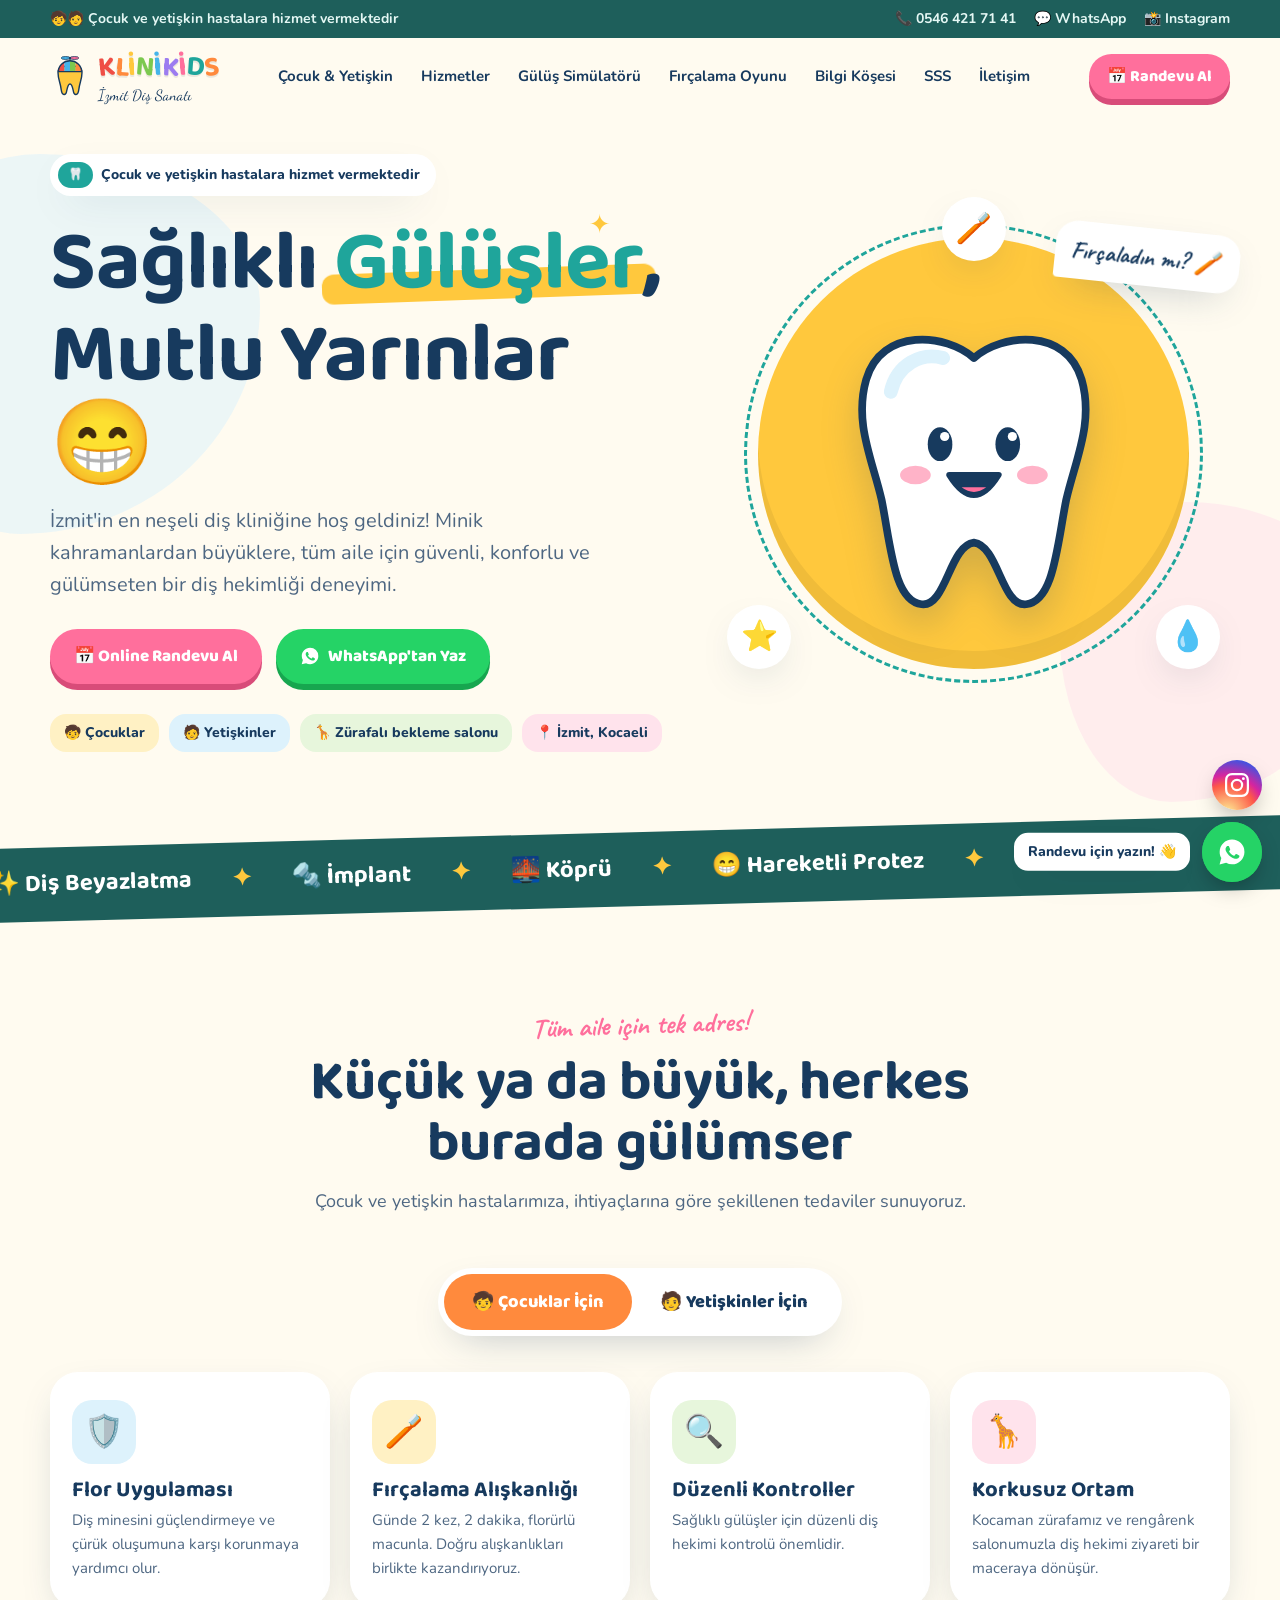
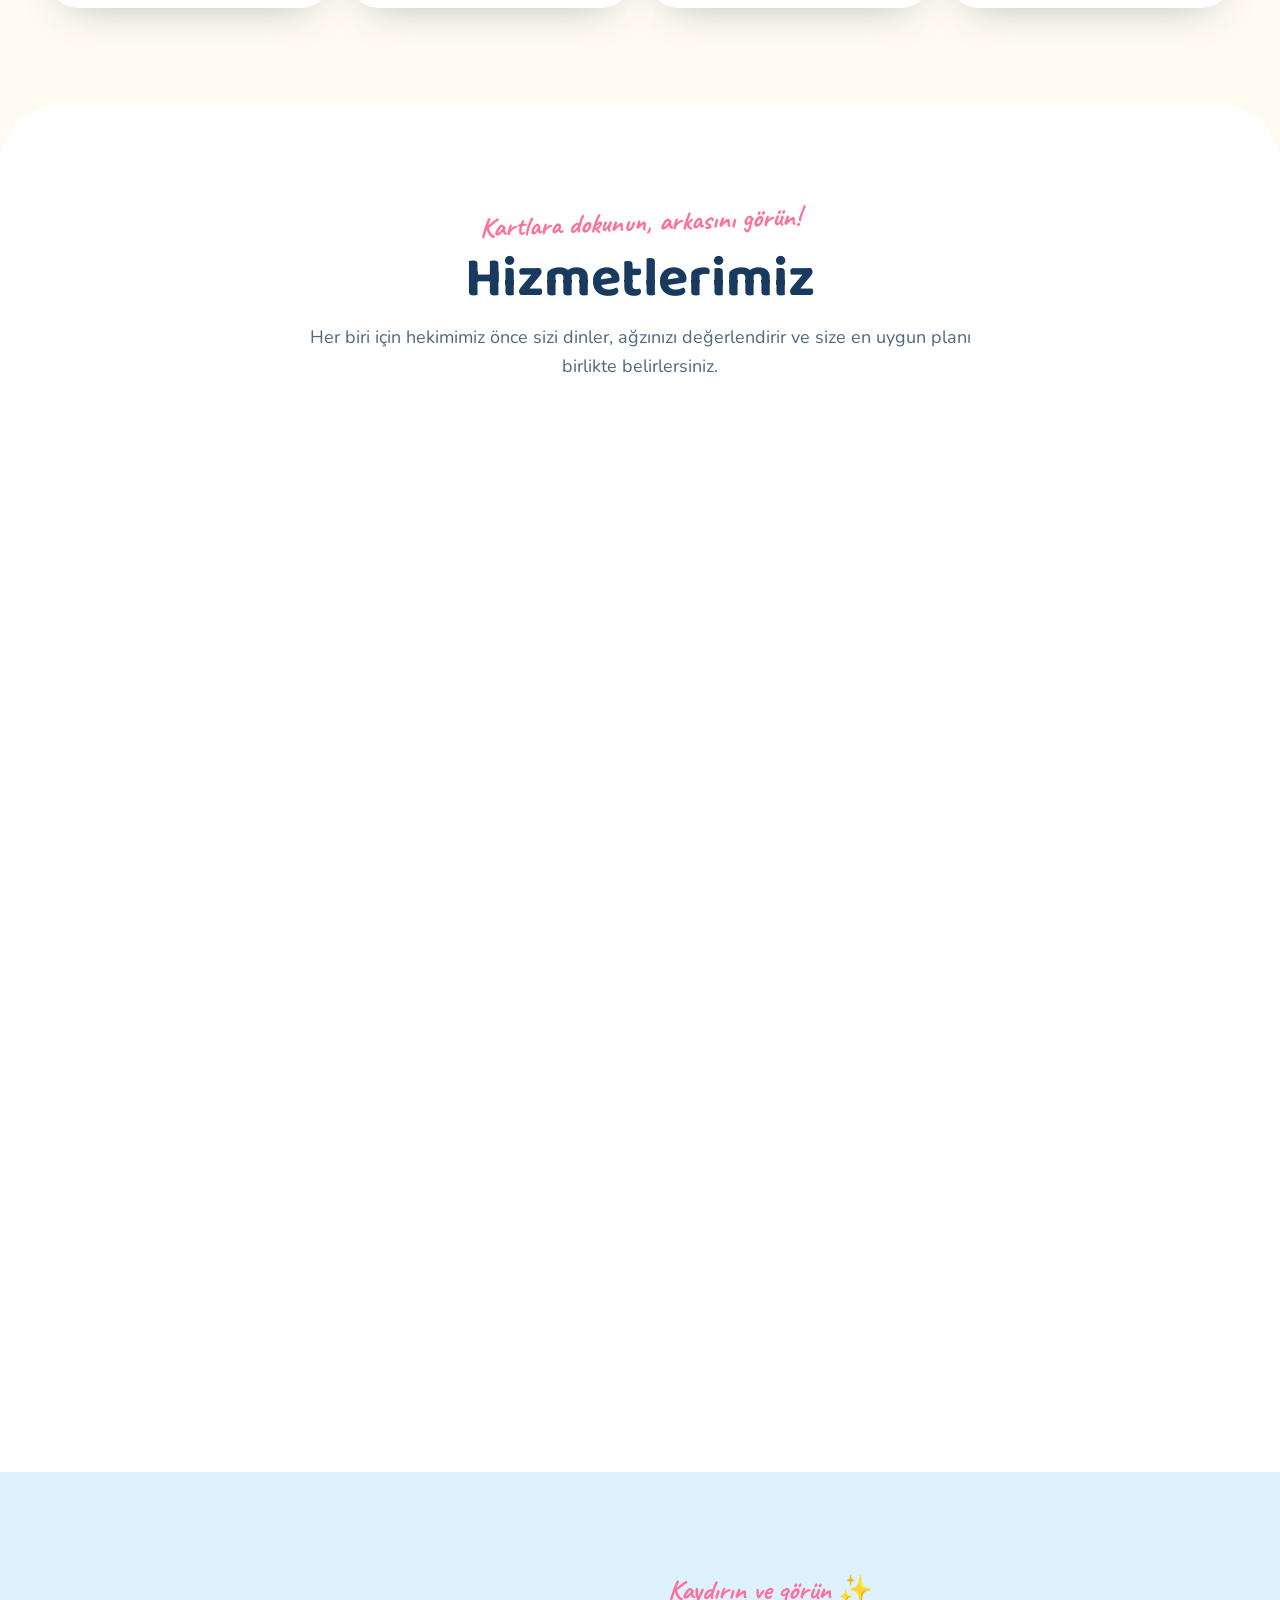
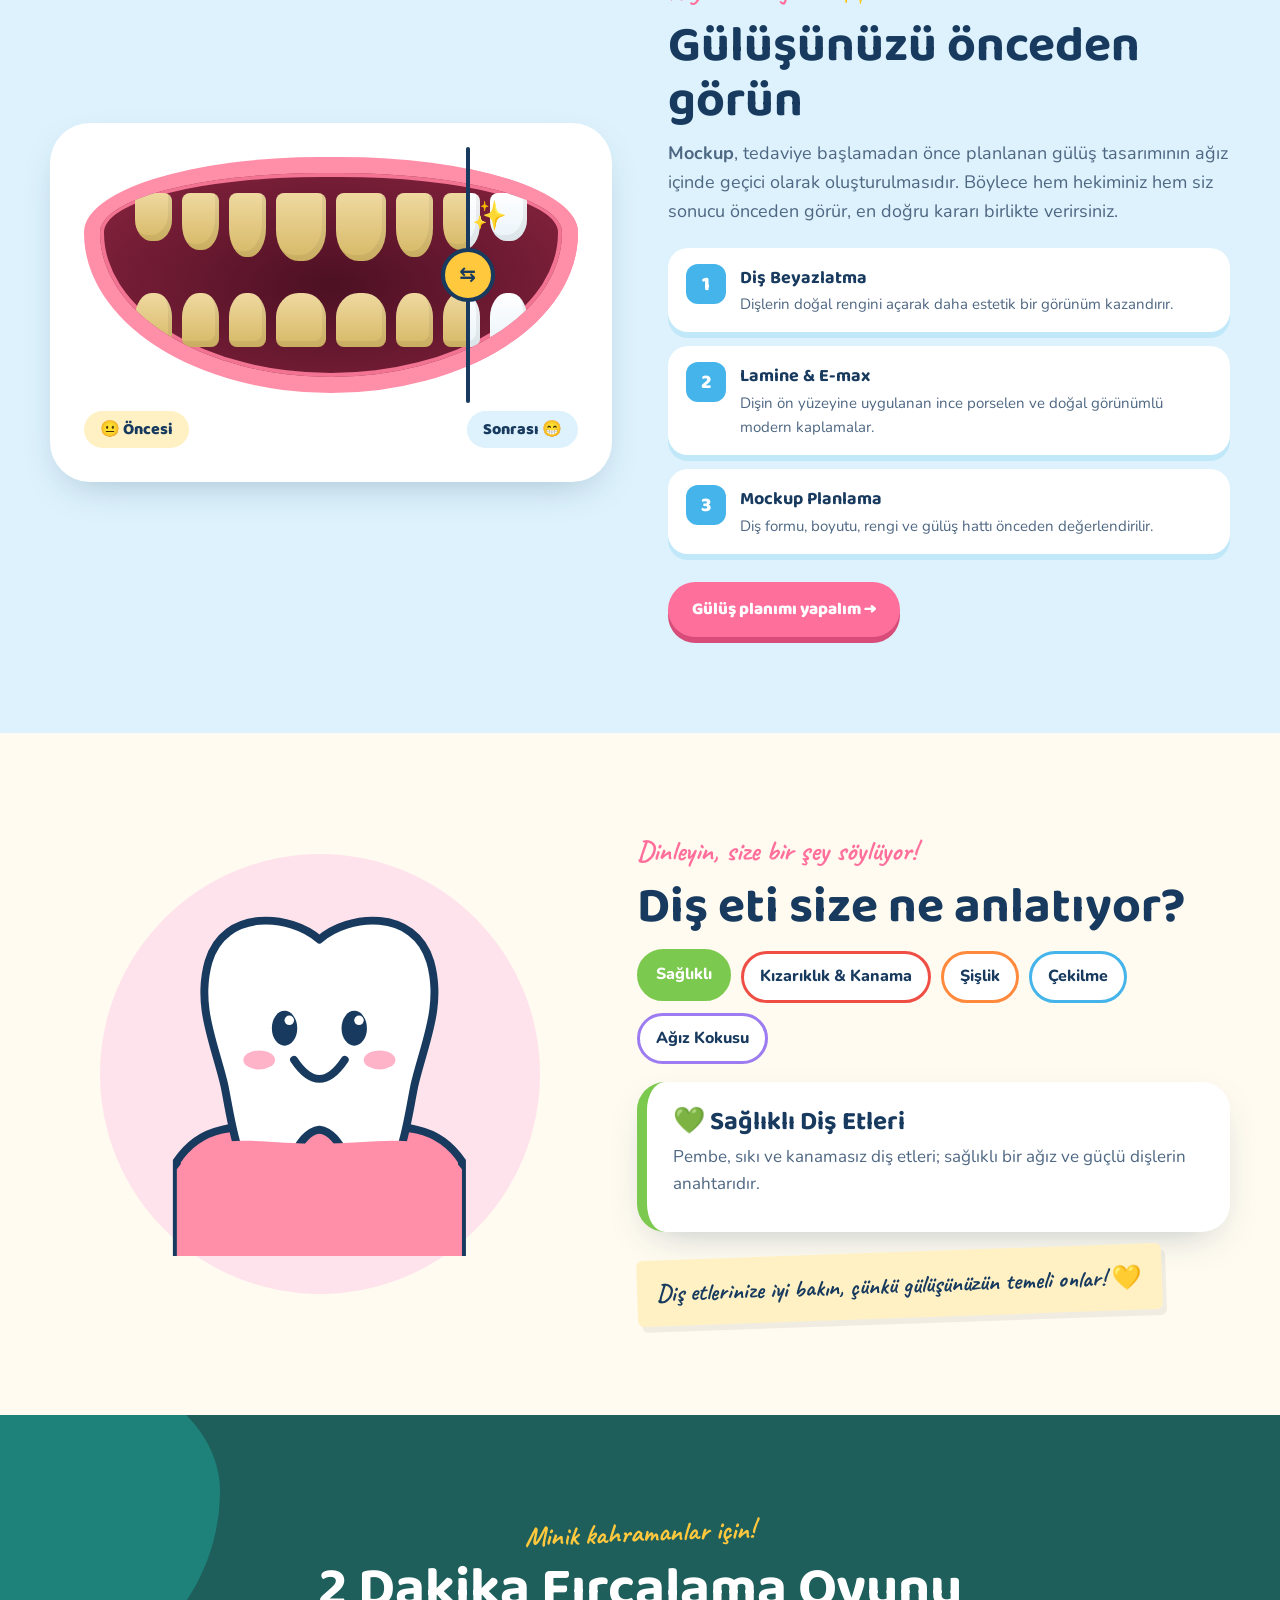
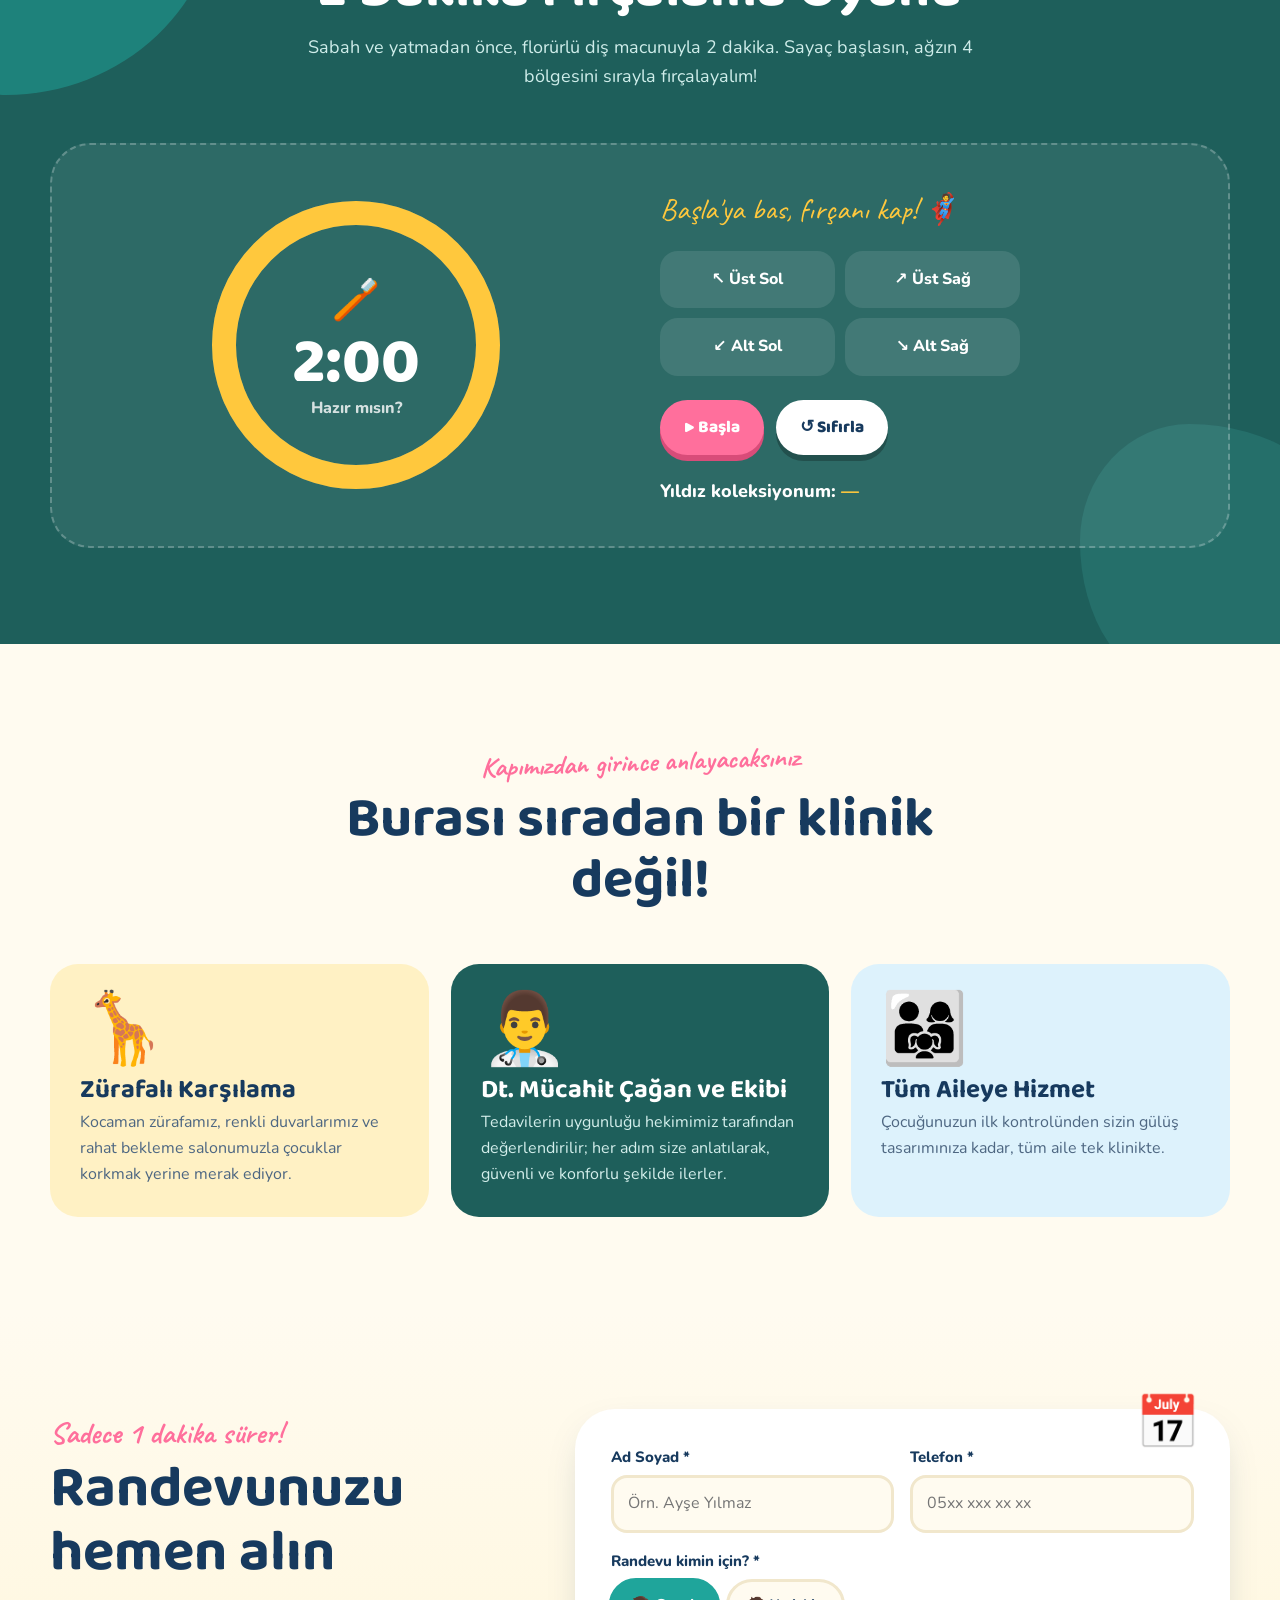
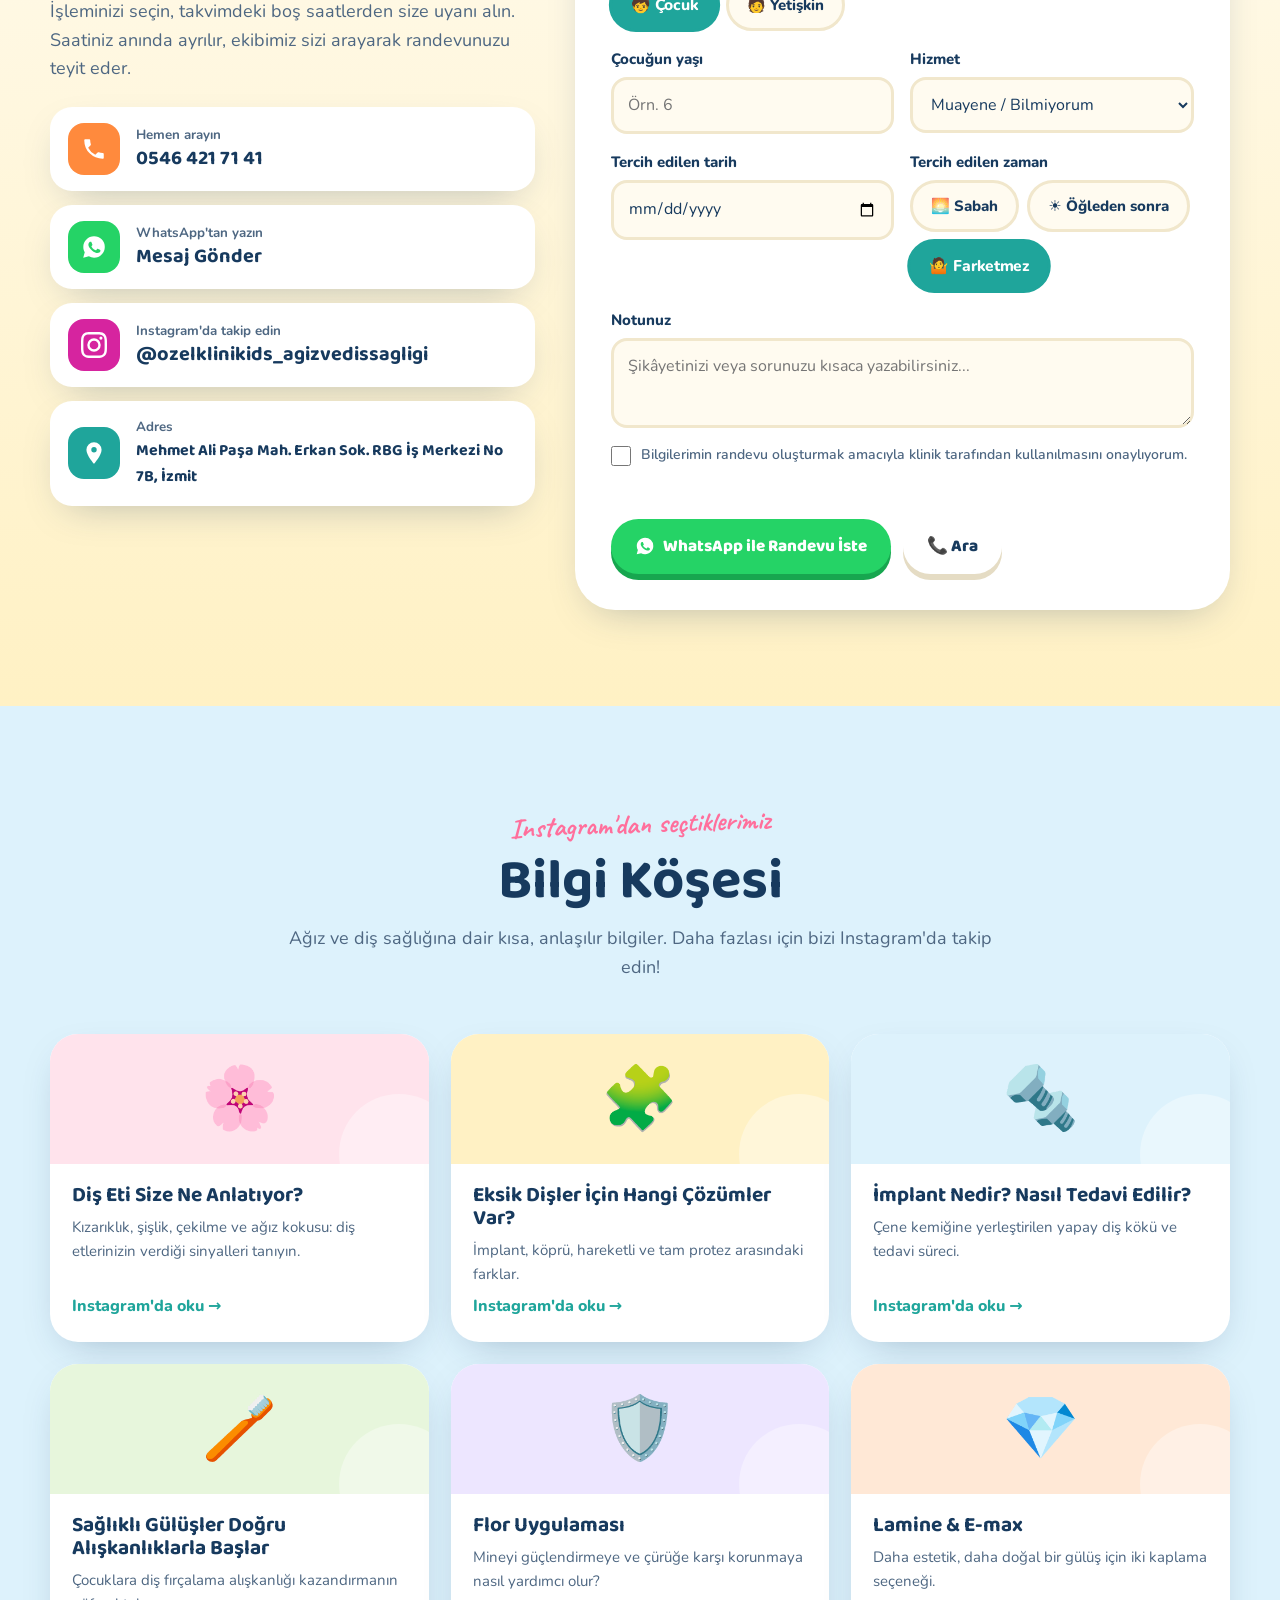
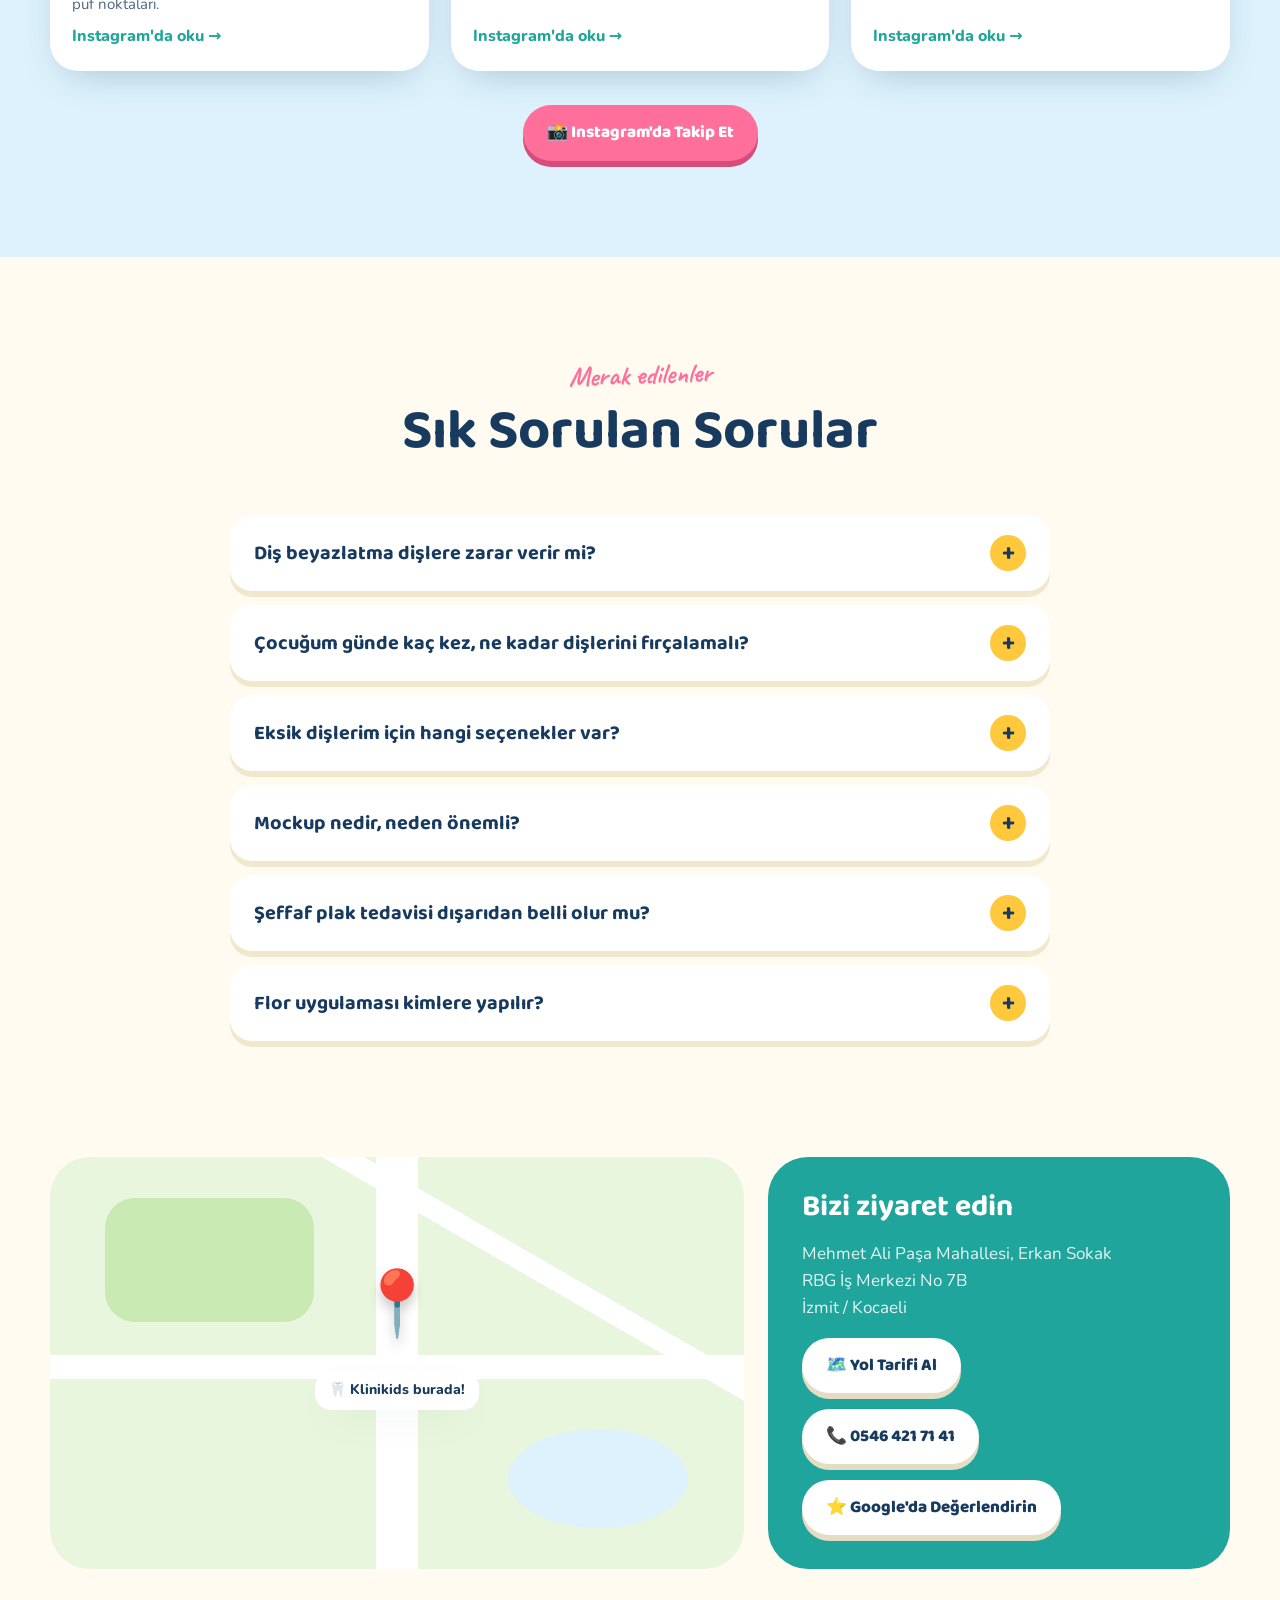
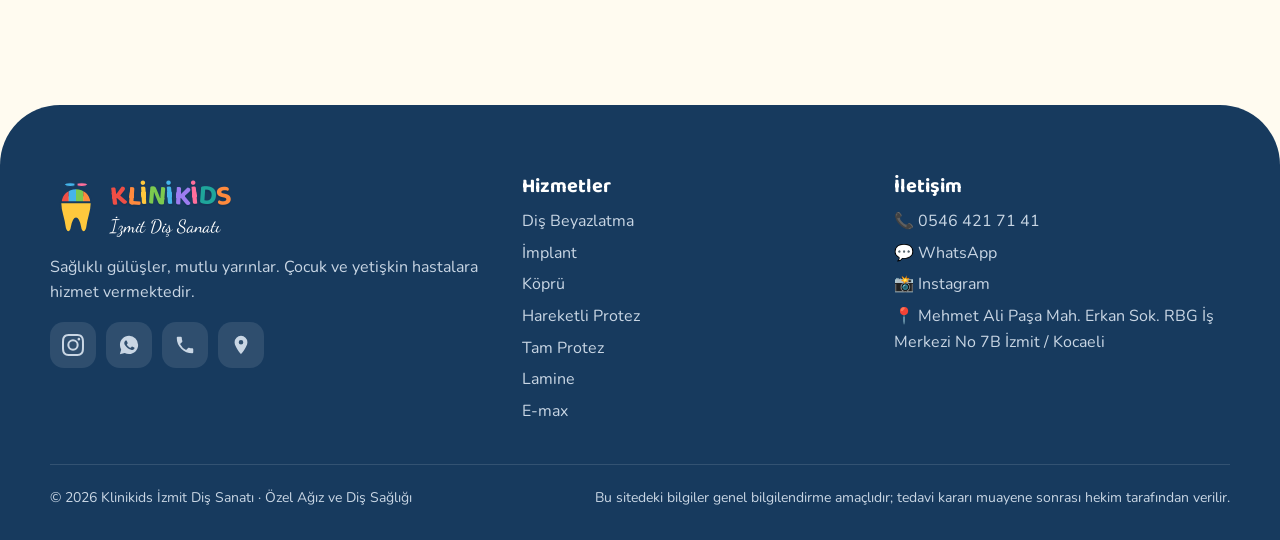
==== index.html @ 2703205f "Add files via upload" ====
<!doctype html>
<html lang="tr">
<head>
<meta charset="utf-8">
<meta name="viewport" content="width=device-width,initial-scale=1">
<title>Klinikids – İzmit Diş Sanatı</title>
<meta name="description" content="Klinikids İzmit Diş Sanatı – Çocuk ve yetişkin hastalara ağız ve diş sağlığı hizmeti. WhatsApp'tan hemen randevu alın.">
<link rel="preconnect" href="https://fonts.googleapis.com">
<link rel="preconnect" href="https://fonts.gstatic.com" crossorigin>
<link href="https://fonts.googleapis.com/css2?family=Baloo+2:wght@500;600;700;800&family=Nunito:wght@400;600;700;800&family=Caveat:wght@600;700&family=Dancing+Script:wght@700&display=swap" rel="stylesheet">
<style>
:root{
  --cream:#FFFBF0; --white:#fff;
  --ink:#173A5E; --ink2:#4E6782;
  --yellow:#FFC83D; --yellow-soft:#FFF1C4;
  --teal:#1FA59B; --teal-dark:#1E5F5B; --teal-soft:#D8F3EF;
  --blue:#45B4EA; --blue-soft:#DDF2FC;
  --pink:#FF6F9C; --pink-soft:#FFE3EC;
  --green:#7CC94F; --green-soft:#E7F6DC;
  --orange:#FF8A3D; --orange-soft:#FFE8D6;
  --purple:#9C7CF0; --purple-soft:#EDE6FF;
  --red:#EF4E45;
  --wa:#25D366;
  --radius:28px;
  --shadow:0 14px 40px -18px rgba(23,58,94,.35);
}
*{box-sizing:border-box;margin:0;padding:0}
html{scroll-behavior:smooth}
html,body{overflow-x:clip}
body{font-family:'Nunito',system-ui,sans-serif;color:var(--ink);background:var(--cream);line-height:1.6;overflow-x:hidden}
h1,h2,h3,h4{font-family:'Baloo 2',sans-serif;line-height:1.1}
a{color:inherit;text-decoration:none}
button{font:inherit;cursor:pointer;border:0;background:none;color:inherit}
img,svg{display:block}
.wrap{width:min(1180px,100% - 32px);margin-inline:auto}
section{position:relative;padding:96px 0}
.hand{font-family:'Caveat',cursive;font-weight:700}
.script{font-family:'Dancing Script',cursive}

/* ---------- Logo ---------- */
.logo-word{font-family:'Baloo 2';font-weight:800;letter-spacing:-.5px;display:inline-flex}
.logo-word b{color:var(--c);display:inline-block;transform:rotate(var(--r,0deg));text-shadow:0 2px 0 rgba(0,0,0,.08);transition:transform .3s}
.logo:hover .logo-word b{animation:hop .5s calc(var(--i)*40ms) both}
@keyframes hop{50%{transform:translateY(-6px) rotate(var(--r))}}
.prop{transform-origin:50px 10px;transform-box:view-box;animation:prop .35s linear infinite}
@keyframes prop{0%,100%{transform:scaleX(1)}50%{transform:scaleX(-1)}}

/* ---------- Top bar ---------- */
.topbar{background:var(--teal-dark);color:#E4F7F4;font-size:14px;font-weight:700}
.topbar .wrap{display:flex;justify-content:space-between;gap:12px;padding:8px 0;flex-wrap:wrap}
.topbar .tb-r{display:flex;gap:18px}
.topbar a:hover{color:var(--yellow)}
@media (max-width:700px){.topbar .wrap>span:first-child{display:none}.topbar .wrap{justify-content:center}}

/* ---------- Blog ---------- */
.posts{display:grid;grid-template-columns:repeat(3,1fr);gap:22px}
.post{background:#fff;border-radius:var(--radius);overflow:hidden;box-shadow:var(--shadow);display:flex;flex-direction:column;transition:transform .25s}
.post:hover{transform:translateY(-6px) rotate(-.5deg)}
.post .ph{height:130px;background:var(--bg);display:grid;place-items:center;font-size:62px;position:relative;overflow:hidden}
.post .ph::after{content:"";position:absolute;width:120px;height:120px;border-radius:50%;background:#fff;opacity:.35;right:-30px;bottom:-50px}
.post:hover .ph span{animation:wig .8s}
.post .pb{padding:20px 22px 22px;display:flex;flex-direction:column;gap:8px;flex:1}
.post h3{font-size:21px}
.post p{color:var(--ink2);font-size:15px;flex:1}
.post .more{font-weight:800;color:var(--teal)}
@media (max-width:900px){.posts{grid-template-columns:repeat(2,1fr)}}
@media (max-width:560px){.posts{grid-template-columns:1fr}}

/* ---------- Nav ---------- */
header{position:sticky;top:0;z-index:50;transition:background .3s,box-shadow .3s}
header.scrolled{background:rgba(255,251,240,.88);backdrop-filter:blur(10px);box-shadow:0 6px 24px -16px rgba(23,58,94,.4)}
.nav{display:flex;align-items:center;justify-content:space-between;height:76px;gap:16px}
.logo{display:flex;align-items:center;gap:8px}
.logo svg{width:40px;height:44px}
.logo .logo-word{font-size:28px}
.logo small{display:block;font-family:'Dancing Script';font-size:15px;margin-top:-8px;color:var(--ink)}
.nav-links{display:flex;gap:4px;align-items:center}
.nav-links a{padding:8px 12px;border-radius:99px;font-weight:700;font-size:15px;transition:background .2s,color .2s}
.nav-links a:hover{background:var(--yellow-soft)}
.btn{display:inline-flex;align-items:center;justify-content:center;gap:8px;padding:14px 24px;border-radius:99px;font-weight:800;font-family:'Baloo 2';font-size:17px;transition:transform .2s,box-shadow .2s;white-space:nowrap}
.btn:hover{transform:translateY(-3px) rotate(-1deg)}
.btn-primary{background:var(--pink);color:#fff;box-shadow:0 6px 0 #D84C79}
.btn-primary:active{transform:translateY(3px);box-shadow:0 2px 0 #D84C79}
.btn-wa{background:var(--wa);color:#fff;box-shadow:0 6px 0 #17A64F}
.btn-ghost{background:#fff;color:var(--ink);box-shadow:0 6px 0 #E5DCC4}
.btn svg{width:20px;height:20px}
.nav .btn{padding:10px 18px;font-size:16px}
.burger{display:none;width:46px;height:46px;border-radius:14px;background:#fff;box-shadow:var(--shadow)}
.burger span{display:block;width:22px;height:3px;border-radius:3px;background:var(--ink);margin:4px auto;transition:.3s}
@media (max-width:1120px){
  .nav-links{position:fixed;inset:76px 16px auto 16px;flex-direction:column;background:#fff;border-radius:24px;padding:16px;box-shadow:var(--shadow);transform:translateY(-12px);opacity:0;pointer-events:none;transition:.25s}
  .nav-links.open{transform:none;opacity:1;pointer-events:auto}
  .nav-links a{width:100%;text-align:center;padding:12px}
  .burger{display:block}
  .nav>.btn{display:none}
}

/* ---------- Background blobs ---------- */
.blob{position:absolute;border-radius:42% 58% 63% 37%/45% 40% 60% 55%;filter:blur(0);opacity:.55;animation:morph 14s ease-in-out infinite;z-index:0;pointer-events:none}
@keyframes morph{
  0%,100%{border-radius:42% 58% 63% 37%/45% 40% 60% 55%;transform:translate(0,0) rotate(0)}
  50%{border-radius:60% 40% 35% 65%/55% 60% 40% 45%;transform:translate(14px,-18px) rotate(12deg)}
}

/* ---------- Hero ---------- */
.hero{padding:40px 0 110px;overflow:hidden}
.hero-grid{display:grid;grid-template-columns:1.1fr .9fr;gap:40px;align-items:center;position:relative;z-index:1}
.pill{display:inline-flex;align-items:center;gap:8px;background:#fff;border-radius:99px;padding:8px 16px 8px 8px;font-weight:800;font-size:14px;box-shadow:var(--shadow)}
.pill i{font-style:normal;background:var(--teal);color:#fff;border-radius:99px;padding:3px 10px;font-size:12px}
.hero h1{font-size:clamp(44px,7vw,84px);margin:22px 0 10px;letter-spacing:-1px}
.hero h1 .hl{position:relative;display:inline-block;color:var(--teal)}
.hero h1 .hl::after{content:"";position:absolute;left:-4%;right:-4%;bottom:6%;height:32%;background:var(--yellow);border-radius:12px;z-index:-1;transform:rotate(-2deg) scaleX(0);transform-origin:left;animation:mark .8s .6s cubic-bezier(.6,.1,.2,1) forwards}
@keyframes mark{to{transform:rotate(-2deg) scaleX(1)}}
.hero h1 .wiggle{display:inline-block;animation:wig 2.4s ease-in-out infinite}
@keyframes wig{0%,100%{transform:rotate(0)}10%{transform:rotate(-8deg)}20%{transform:rotate(8deg)}30%{transform:rotate(0)}}
.hero p.lead{font-size:20px;color:var(--ink2);max-width:540px;margin-bottom:28px}
.hero .ctas{display:flex;flex-wrap:wrap;gap:14px;margin-bottom:30px}
.chips{display:flex;flex-wrap:wrap;gap:10px}
.chip{background:var(--bg);border-radius:16px;padding:8px 14px;font-weight:800;font-size:14px;display:inline-flex;gap:6px;align-items:center}
.hero-art{position:relative;aspect-ratio:1;max-width:520px;width:100%;margin-inline:auto}
.hero-art .disc{position:absolute;inset:8%;background:var(--yellow);border-radius:50%;box-shadow:inset 0 -18px 0 rgba(0,0,0,.06)}
.hero-art .disc::before{content:"";position:absolute;inset:-14px;border:3px dashed var(--teal);border-radius:50%;animation:spin 30s linear infinite}
@keyframes spin{to{transform:rotate(360deg)}}
.mascot{position:absolute;inset:16% 20% 10%;animation:float 4s ease-in-out infinite}
.mascot svg{width:100%;height:100%;overflow:visible;filter:drop-shadow(0 18px 18px rgba(23,58,94,.18))}
@keyframes float{0%,100%{transform:translateY(0) rotate(-2deg)}50%{transform:translateY(-18px) rotate(2deg)}}
.eye{transform-box:fill-box;transform-origin:center;animation:blink 4.5s infinite}
@keyframes blink{0%,94%,100%{transform:scaleY(1)}96%{transform:scaleY(.1)}}
.orbit{position:absolute;inset:0;animation:spin 18s linear infinite}
.orbit span{position:absolute;width:64px;height:64px;border-radius:50%;background:#fff;display:grid;place-items:center;font-size:30px;box-shadow:var(--shadow);animation:spin 18s linear infinite reverse}
.orbit span:nth-child(1){top:0;left:50%;margin-left:-32px}
.orbit span:nth-child(2){bottom:8%;left:2%}
.orbit span:nth-child(3){bottom:8%;right:2%}
.speech{position:absolute;top:6%;right:-2%;background:#fff;border-radius:22px 22px 22px 4px;padding:10px 16px;font-family:'Caveat';font-size:24px;font-weight:700;box-shadow:var(--shadow);transform:rotate(6deg);animation:pop .6s 1.2s both}
@keyframes pop{from{opacity:0;transform:scale(.4) rotate(20deg)}}
.bubbles{position:absolute;inset:0;overflow:hidden;pointer-events:none;z-index:0}
.bubbles span{position:absolute;bottom:-60px;border-radius:50%;background:radial-gradient(circle at 30% 30%,#fff,rgba(69,180,234,.25));border:2px solid rgba(69,180,234,.35);animation:rise linear infinite}
@keyframes rise{to{transform:translateY(-120vh) translateX(var(--dx))}}
.spark{position:absolute;color:var(--yellow);font-size:26px;animation:twinkle 2s ease-in-out infinite}
@keyframes twinkle{0%,100%{transform:scale(.6) rotate(0);opacity:.5}50%{transform:scale(1.15) rotate(25deg);opacity:1}}
.wave{position:absolute;left:0;right:0;bottom:-1px;height:80px;z-index:1}
@media (max-width:860px){
  .hero-grid{grid-template-columns:1fr}
  .hero-art{max-width:380px;order:-1}
  .hero{text-align:center}
  .hero p.lead{margin-inline:auto}
  .hero .ctas,.chips{justify-content:center}
}

/* ---------- Marquee ---------- */
.marquee{background:var(--teal-dark);color:#fff;padding:18px 0;overflow:hidden;transform:rotate(-1.5deg);margin:-30px -10px 0;position:relative;z-index:2}
.marquee-track{display:flex;gap:40px;width:max-content;animation:scroll 32s linear infinite;font-family:'Baloo 2';font-weight:700;font-size:24px}
.marquee-track span{display:flex;gap:40px;align-items:center}
.marquee-track span::after{content:"✦";color:var(--yellow)}
@keyframes scroll{to{transform:translateX(-50%)}}

/* ---------- Section heads ---------- */
.head{text-align:center;max-width:720px;margin:0 auto 52px}
.head .hand{font-size:28px;color:var(--pink);display:block;transform:rotate(-2deg)}
.head h2{font-size:clamp(36px,5vw,56px);margin:4px 0 12px}
.head p{color:var(--ink2);font-size:18px}
.squiggle{display:block;margin:10px auto 0;width:140px;height:16px}

/* ---------- Who (tabs) ---------- */
.tabs{display:flex;justify-content:center;margin-bottom:36px}
.tabbar{display:inline-flex;background:#fff;border-radius:99px;padding:6px;box-shadow:var(--shadow);position:relative}
.tabbar button{position:relative;z-index:1;padding:14px 28px;border-radius:99px;font-family:'Baloo 2';font-weight:800;font-size:18px;transition:color .3s}
.tabbar button[aria-selected=true]{color:#fff}
.tabbar .slider{position:absolute;top:6px;bottom:6px;left:6px;border-radius:99px;background:var(--orange);transition:all .4s cubic-bezier(.5,1.6,.4,1)}
.tabpanel{display:grid;grid-template-columns:repeat(4,1fr);gap:20px}
.tabpanel[hidden]{display:none}
.tile{background:#fff;border-radius:var(--radius);padding:28px 22px;box-shadow:var(--shadow);position:relative;overflow:hidden;animation:tileIn .5s both}
.tile:nth-child(2){animation-delay:.08s}.tile:nth-child(3){animation-delay:.16s}.tile:nth-child(4){animation-delay:.24s}
@keyframes tileIn{from{opacity:0;transform:translateY(24px) scale(.95)}}
.tile .ico{width:64px;height:64px;border-radius:20px;display:grid;place-items:center;font-size:32px;background:var(--bg);margin-bottom:14px;transition:transform .3s}
.tile:hover .ico{transform:rotate(-10deg) scale(1.1)}
.tile h3{font-size:22px;margin-bottom:6px}
.tile p{color:var(--ink2);font-size:15px}
.tile .tag{display:flex;flex-wrap:wrap;gap:6px;margin-top:12px}
.tile .tag em{font-style:normal;font-size:12px;font-weight:800;background:var(--bg);padding:4px 10px;border-radius:99px}
@media (max-width:980px){.tabpanel{grid-template-columns:repeat(2,1fr)}}
@media (max-width:560px){.tabpanel{grid-template-columns:1fr}.tabbar button{padding:12px 18px;font-size:16px}}

/* ---------- Services flip cards ---------- */
.services{background:#fff;border-radius:60px 60px 0 0}
.grid{display:grid;grid-template-columns:repeat(4,1fr);gap:22px}
.card{perspective:1000px;height:300px;cursor:pointer;outline:none}
.card-in{position:relative;width:100%;height:100%;transition:transform .7s cubic-bezier(.4,1.4,.5,1);transform-style:preserve-3d}
.card:hover .card-in,.card.flipped .card-in,.card:focus-visible .card-in{transform:rotateY(180deg)}
.face{position:absolute;inset:0;border-radius:var(--radius);backface-visibility:hidden;-webkit-backface-visibility:hidden;padding:24px;display:flex;flex-direction:column}
.front{background:var(--soft);align-items:flex-start;justify-content:space-between;overflow:hidden}
.front .em{font-size:54px;line-height:1;transition:transform .3s}
.front h3{font-size:25px}
.front p{font-size:15px;color:var(--ink2)}
.front .turn{font-family:'Caveat';font-size:20px;color:var(--main);font-weight:700}
.front::after{content:"";position:absolute;width:160px;height:160px;border-radius:50%;background:var(--main);opacity:.15;right:-50px;top:-50px}
.back{background:var(--main);color:#fff;transform:rotateY(180deg);justify-content:space-between}
.back h3{font-size:22px;margin-bottom:8px}
.back ul{list-style:none;font-size:14.5px;font-weight:700}
.back li{padding-left:24px;position:relative;margin-bottom:5px}
.back li::before{content:"✓";position:absolute;left:0;width:18px;height:18px;border-radius:50%;background:rgba(255,255,255,.3);display:grid;place-items:center;font-size:11px;top:3px}
.back .btn{background:#fff;color:var(--ink);padding:10px 18px;font-size:15px;align-self:flex-start;box-shadow:0 4px 0 rgba(0,0,0,.15)}
@media (max-width:1060px){.grid{grid-template-columns:repeat(3,1fr)}}
@media (max-width:760px){.grid{grid-template-columns:repeat(2,1fr)}.card{height:320px}}
@media (max-width:480px){.grid{grid-template-columns:1fr}.card{height:290px}}

/* ---------- Whitening / Mockup ---------- */
.sim{background:var(--blue-soft)}
.sim-grid{display:grid;grid-template-columns:1fr 1fr;gap:56px;align-items:center}
.ba{position:relative;background:#fff;border-radius:40px;padding:34px;box-shadow:var(--shadow)}
.ba-stage{position:relative;user-select:none;touch-action:none}
.mouth{width:100%;aspect-ratio:2.1;border-radius:48% 48% 50% 50%/32% 32% 68% 68%;border:16px solid #FF8FA8;background:radial-gradient(ellipse at 50% 55%,#4c1023,#8b2440);display:flex;flex-direction:column;justify-content:space-between;padding:4% 7% 6%;overflow:hidden;box-shadow:inset 0 0 0 4px #F27392}
.row{display:flex;gap:2.5%;justify-content:center;height:44%}
.row i{flex:1;max-width:12%;border-radius:8px 8px 45% 45%;background:var(--tooth);box-shadow:inset -4px -6px 0 rgba(0,0,0,.06)}
.row.low i{border-radius:45% 45% 8px 8px}
.row i:nth-child(4),.row i:nth-child(5){flex:1.35;max-width:15%}
.row.up{align-items:flex-start}.row.low{align-items:flex-end}
.row.up i:nth-child(1),.row.up i:nth-child(8){height:70%}
.row.up i:nth-child(2),.row.up i:nth-child(7){height:84%}
.row.up i:nth-child(3),.row.up i:nth-child(6){height:94%}
.row.up i:nth-child(4),.row.up i:nth-child(5){height:100%}
.row.low i{height:80%}
.ba-layer{position:absolute;inset:0}
.ba-before{--tooth:linear-gradient(#EFD9A0,#D6B866)}
.ba-after{--tooth:linear-gradient(#fff,#E9F3F9);clip-path:inset(0 0 0 50%)}
.ba-after::after{content:"✨";position:absolute;right:12%;top:10%;font-size:28px;animation:twinkle 1.6s infinite}
.ba-handle{position:absolute;top:-10px;bottom:-10px;left:50%;width:4px;background:var(--ink);border-radius:4px;transform:translateX(-50%);pointer-events:none}
.ba-handle::after{content:"⇆";position:absolute;top:50%;left:50%;width:46px;height:46px;transform:translate(-50%,-50%);border-radius:50%;background:var(--yellow);border:4px solid var(--ink);display:grid;place-items:center;font-weight:800;font-size:20px}
.ba input{position:absolute;inset:0;width:100%;height:100%;opacity:0;cursor:ew-resize}
.ba-labels{display:flex;justify-content:space-between;margin-top:18px;font-family:'Baloo 2';font-weight:800}
.ba-labels span{background:var(--bg);padding:6px 16px;border-radius:99px}
.mock-list{display:grid;gap:14px;margin:22px 0 28px}
.mock-list>div{display:flex;gap:14px;align-items:flex-start;background:#fff;padding:16px 18px;border-radius:20px;box-shadow:0 6px 0 rgba(69,180,234,.18)}
.mock-list b{font-family:'Baloo 2';font-size:18px;display:block}
.mock-list span.n{flex:none;width:40px;height:40px;border-radius:12px;background:var(--blue);color:#fff;font-family:'Baloo 2';font-weight:800;display:grid;place-items:center;font-size:20px}
.mock-list p{font-size:15px;color:var(--ink2)}
.sim h2{font-size:clamp(34px,4.5vw,50px);margin:6px 0 10px}
@media (max-width:860px){.sim-grid{grid-template-columns:1fr}}

/* ---------- Gum ---------- */
.gum-grid{display:grid;grid-template-columns:1fr 1.1fr;gap:48px;align-items:center}
.gum-art{position:relative;background:var(--pink-soft);border-radius:50%;aspect-ratio:1;max-width:440px;width:100%;margin-inline:auto;display:grid;place-items:center}
.gum-art svg{width:72%;transition:transform .4s}
.gum-art.shake svg{animation:shake .5s}
@keyframes shake{20%{transform:translateX(-8px) rotate(-4deg)}40%{transform:translateX(8px) rotate(4deg)}60%{transform:translateX(-5px)}80%{transform:translateX(5px)}}
.mouth-happy,.mouth-sad{transition:opacity .3s}
.gum-art.sad .mouth-happy{opacity:0}
.gum-art:not(.sad) .mouth-sad{opacity:0}
.gum-btns{display:flex;flex-wrap:wrap;gap:10px;margin-bottom:18px}
.gum-btns button{padding:10px 16px;border-radius:99px;background:#fff;font-weight:800;border:3px solid var(--c);color:var(--ink);transition:all .2s}
.gum-btns button.on,.gum-btns button:hover{background:var(--c);color:#fff;transform:translateY(-2px)}
.gum-panel{background:#fff;border-radius:var(--radius);padding:26px;box-shadow:var(--shadow);min-height:150px;border-left:10px solid var(--c,var(--pink))}
.gum-panel h3{font-size:26px;margin-bottom:6px}
.gum-panel p{color:var(--ink2);font-size:17px}
.note{display:inline-block;margin-top:20px;background:var(--yellow-soft);padding:14px 20px;border-radius:6px;transform:rotate(-2deg);font-family:'Caveat';font-size:24px;font-weight:700;box-shadow:4px 6px 0 rgba(0,0,0,.06)}
@media (max-width:860px){.gum-grid{grid-template-columns:1fr}}

/* ---------- Brush game ---------- */
.game{background:var(--teal-dark);color:#fff;overflow:hidden}
.game .head p{color:#CFEDEA}
.game .head .hand{color:var(--yellow)}
.game-box{display:grid;grid-template-columns:1fr 1fr;gap:40px;align-items:center;background:rgba(255,255,255,.07);border:2px dashed rgba(255,255,255,.25);border-radius:40px;padding:40px;position:relative;z-index:1}
.timer{position:relative;width:min(300px,100%);aspect-ratio:1;margin-inline:auto}
.timer svg{width:100%;height:100%;transform:rotate(-90deg)}
.timer .track{stroke:rgba(255,255,255,.15)}
.timer .bar{stroke:var(--yellow);stroke-linecap:round;transition:stroke-dashoffset 1s linear}
.timer .center{position:absolute;inset:0;display:grid;place-items:center;text-align:center}
.timer .time{font-family:'Baloo 2';font-weight:800;font-size:64px;line-height:1}
.timer .brush{font-size:40px;display:inline-block}
.running .timer .brush{animation:brush .35s ease-in-out infinite alternate}
@keyframes brush{from{transform:translateX(-10px) rotate(-10deg)}to{transform:translateX(10px) rotate(10deg)}}
.quads{display:grid;grid-template-columns:1fr 1fr;gap:10px;margin:18px 0 24px;max-width:360px}
.quads div{padding:16px;border-radius:18px;background:rgba(255,255,255,.1);font-weight:800;text-align:center;transition:all .3s}
.quads div.on{background:var(--yellow);color:var(--ink);transform:scale(1.06)}
.quads div.done{background:var(--green);color:#fff}
.game-ctrl{display:flex;gap:12px;flex-wrap:wrap}
.game .btn-ghost{box-shadow:0 6px 0 rgba(0,0,0,.25)}
.stars{margin-top:22px;font-weight:800;font-size:18px}
.stars span{color:var(--yellow);letter-spacing:2px}
.game-msg{font-family:'Caveat';font-size:30px;color:var(--yellow);min-height:40px}
@media (max-width:860px){.game-box{grid-template-columns:1fr;padding:26px;text-align:center}.quads{margin-inline:auto}.game-ctrl{justify-content:center}}

/* ---------- Clinic ---------- */
.clinic-grid{display:grid;grid-template-columns:repeat(3,1fr);gap:22px}
.feat{border-radius:var(--radius);padding:30px;background:var(--bg);position:relative;overflow:hidden}
.feat .big{font-size:70px;line-height:1;display:inline-block;animation:float 3.5s ease-in-out infinite}
.feat h3{font-size:26px;margin:12px 0 6px}
.feat p{color:var(--ink2)}
.feat.dark{background:var(--teal-dark);color:#fff}
.feat.dark p{color:#D3EEEB}
@media (max-width:860px){.clinic-grid{grid-template-columns:1fr}}

/* ---------- Booking ---------- */
.booking{background:linear-gradient(180deg,var(--cream),var(--yellow-soft))}
.book-grid{display:grid;grid-template-columns:.85fr 1.15fr;gap:40px;align-items:start}
.book-side h2{font-size:clamp(38px,5vw,58px)}
.book-side p{color:var(--ink2);font-size:18px;margin:12px 0 24px}
.contact-cards{display:grid;gap:14px}
.ccard{display:flex;align-items:center;gap:16px;background:#fff;border-radius:22px;padding:16px 18px;box-shadow:var(--shadow);transition:transform .2s}
.ccard:hover{transform:translateX(6px)}
.ccard .ci{flex:none;width:52px;height:52px;border-radius:16px;display:grid;place-items:center;color:#fff;background:var(--bg)}
.ccard .ci svg{width:26px;height:26px}
.ccard small{display:block;color:var(--ink2);font-weight:700}
.ccard b{font-family:'Baloo 2';font-size:20px;line-height:1.2}
form.book{background:#fff;border-radius:40px;padding:36px;box-shadow:var(--shadow);position:relative}
form.book::before{content:"📅";position:absolute;top:-28px;right:30px;font-size:52px;animation:float 3s ease-in-out infinite}
.fgrid{display:grid;grid-template-columns:1fr 1fr;gap:16px}
.field{display:flex;flex-direction:column;gap:6px}
.field.full{grid-column:1/-1}
label,.lbl{font-weight:800;font-size:15px}
input,select,textarea{font:inherit;color:var(--ink);background:var(--cream);border:3px solid #F1E7CC;border-radius:16px;padding:13px 14px;outline:none;transition:border-color .2s,background .2s;width:100%}
input:focus,select:focus,textarea:focus{border-color:var(--teal);background:#fff}
textarea{resize:vertical;min-height:90px}
.seg{display:flex;flex-wrap:wrap;gap:8px}
.seg input{position:absolute;opacity:0;width:1px;height:1px}
.seg label{padding:11px 18px;border-radius:99px;border:3px solid #F1E7CC;cursor:pointer;font-weight:800;transition:all .2s;background:var(--cream)}
.seg input:checked+label{background:var(--teal);border-color:var(--teal);color:#fff;transform:scale(1.04)}
.seg input:focus-visible+label{outline:3px solid var(--blue);outline-offset:2px}
.check{display:flex;gap:10px;align-items:flex-start;font-size:14px;color:var(--ink2);font-weight:600}
.check input{width:20px;height:20px;flex:none;margin-top:2px;accent-color:var(--teal)}
.form-foot{display:flex;flex-wrap:wrap;gap:12px;margin-top:22px;align-items:center}
.err{color:var(--red);font-weight:800;font-size:14px;min-height:20px;margin-top:10px}
.age[hidden]{display:none}
@media (max-width:900px){.book-grid{grid-template-columns:1fr}}
@media (max-width:560px){.fgrid{grid-template-columns:1fr}form.book{padding:24px}}

/* ---------- Online randevu (Supabase) ---------- */
#bookApp[hidden],#waForm[hidden],.rb-step[hidden],.rb-age[hidden]{display:none}
.rb-loading{padding:48px 0;text-align:center;font-weight:800;color:var(--ink2);font-size:17px}
.rb-step{display:grid;gap:10px;padding:16px 0;border-bottom:2px dashed #F1E7CC;min-width:0}
.rb-step:first-child{padding-top:0}
.rb-step .lbl{display:flex;align-items:center;gap:10px;font-family:'Baloo 2';font-size:19px}
.rb-n{width:30px;height:30px;border-radius:50%;background:var(--yellow);display:inline-grid;place-items:center;font-size:15px;flex:none;transition:background .2s}
.rb-step.ok .rb-n{background:var(--teal);color:#fff}
.rb-hint{color:var(--ink2);font-size:15px;font-weight:600}
.rb-who{display:flex;flex-wrap:wrap;gap:8px;align-items:center}
.rb-age input{width:120px;padding:10px 12px}
.rb-docs{display:grid;grid-template-columns:repeat(auto-fill,minmax(210px,1fr));gap:10px}
.rb-doc{display:flex;gap:12px;align-items:center;text-align:left;background:var(--cream);border:3px solid #F1E7CC;border-radius:20px;padding:10px 12px;font-weight:800;transition:all .2s;min-width:0}
.rb-doc .av{width:44px;height:44px;border-radius:50%;background:var(--c,var(--teal));color:#fff;display:grid;place-items:center;font-family:'Baloo 2';font-weight:800;flex:none}
.rb-doc small{display:block;color:var(--ink2);font-weight:600;font-size:13px}
.rb-chips{display:flex;flex-wrap:wrap;gap:8px}
.rb-chip{padding:9px 16px;border-radius:99px;border:3px solid #F1E7CC;background:var(--cream);font-weight:800;transition:all .2s}
.rb-chip small{font-weight:700;color:var(--ink2);font-size:12px;margin-left:4px}
.rb-days{display:flex;gap:8px;overflow-x:auto;padding:4px 2px 8px;scroll-snap-type:x proximity}
.rb-day{flex:0 0 68px;scroll-snap-align:start;display:grid;justify-items:center;padding:8px 4px;border-radius:18px;border:3px solid #F1E7CC;background:var(--cream);font-weight:800;line-height:1.25;transition:all .2s}
.rb-day b{font-family:'Baloo 2';font-size:24px;line-height:1.1}
.rb-day span{font-size:12px;color:var(--ink2)}
.rb-day em{font-style:normal;font-size:11px;color:var(--teal);margin-top:2px}
.rb-day:disabled{opacity:.45;cursor:not-allowed}
.rb-day:disabled em{color:var(--ink2)}
.rb-doc:hover,.rb-chip:hover,.rb-day:not(:disabled):hover,.rb-slot:hover{border-color:var(--teal)}
.rb-doc[aria-pressed=true],.rb-chip[aria-pressed=true],.rb-day[aria-pressed=true]{border-color:var(--teal);background:var(--teal-soft)}
.rb-slot-g{display:grid;gap:8px}
.rb-slot-g+.rb-slot-g{margin-top:12px}
.rb-slot-g h4{font-family:'Nunito';font-size:12.5px;letter-spacing:.08em;text-transform:uppercase;color:var(--ink2)}
.rb-slots{display:grid;grid-template-columns:repeat(auto-fill,minmax(76px,1fr));gap:8px}
.rb-slot{padding:9px 0;border-radius:14px;border:3px solid #F1E7CC;background:var(--cream);font-family:'Baloo 2';font-weight:800;font-size:17px;transition:all .2s;font-variant-numeric:tabular-nums}
.rb-slot[aria-pressed=true]{background:var(--teal);border-color:var(--teal);color:#fff}
.rb-sum{margin-top:14px;font-weight:700;color:var(--ink2);font-size:15px}
.rb-sum:empty{display:none}
.rb-sum b{color:var(--ink)}
.rb-done{text-align:center;display:grid;gap:14px;justify-items:center;padding:8px 0}
.rb-done .big{font-size:64px;line-height:1;animation:float 3s ease-in-out infinite}
.rb-done h3{font-size:clamp(26px,4vw,34px)}
.rb-done p{color:var(--ink2);max-width:440px}
.rb-done dl{display:grid;gap:8px;text-align:left;background:var(--cream);border-radius:20px;padding:16px 20px;width:100%;max-width:440px}
.rb-done dl div{display:grid;grid-template-columns:96px 1fr;gap:10px}
.rb-done dt{color:var(--ink2);font-weight:700}
.rb-done dd{font-weight:800;min-width:0}
.rb-done .form-foot{justify-content:center;margin-top:4px}
.sr{position:absolute;width:1px;height:1px;overflow:hidden;clip:rect(0 0 0 0);white-space:nowrap}
@media (max-width:560px){.rb-docs{grid-template-columns:1fr}}

/* ---------- FAQ ---------- */
.faq{max-width:820px;margin-inline:auto;display:grid;gap:14px}
details{background:#fff;border-radius:22px;box-shadow:0 6px 0 #F1E7CC;overflow:hidden;transition:box-shadow .2s}
details[open]{box-shadow:0 6px 0 var(--teal)}
summary{list-style:none;cursor:pointer;padding:20px 24px;font-family:'Baloo 2';font-weight:700;font-size:20px;display:flex;justify-content:space-between;gap:16px;align-items:center}
summary::-webkit-details-marker{display:none}
summary::after{content:"+";flex:none;width:36px;height:36px;border-radius:50%;background:var(--yellow);display:grid;place-items:center;font-size:24px;transition:transform .3s}
details[open] summary::after{transform:rotate(135deg);background:var(--pink);color:#fff}
details p{padding:0 24px 22px;color:var(--ink2);font-size:16.5px}

/* ---------- Location ---------- */
.loc{display:grid;grid-template-columns:1.2fr .8fr;gap:24px;align-items:stretch}
.mapart{position:relative;border-radius:40px;overflow:hidden;min-height:340px;background:
  linear-gradient(90deg,transparent 47%,#fff 47%,#fff 53%,transparent 53%) 0 0/100% 100%,
  linear-gradient(0deg,transparent 46%,#fff 46%,#fff 52%,transparent 52%) 0 0/100% 100%,
  linear-gradient(30deg,transparent 70%,#fff 70%,#fff 73%,transparent 73%),
  var(--green-soft)}
.mapart .park{position:absolute;width:30%;height:30%;left:8%;top:10%;background:#C9EBB3;border-radius:30px}
.mapart .lake{position:absolute;width:26%;height:24%;right:8%;bottom:10%;background:var(--blue-soft);border-radius:50%}
.pin{position:absolute;left:50%;top:48%;transform:translate(-50%,-100%);font-size:64px;animation:bounce 1.4s ease-in-out infinite;filter:drop-shadow(0 8px 6px rgba(0,0,0,.2))}
@keyframes bounce{50%{transform:translate(-50%,-125%)}}
.pin-label{position:absolute;left:50%;top:52%;transform:translateX(-50%);background:#fff;border-radius:16px;padding:8px 14px;font-weight:800;box-shadow:var(--shadow);white-space:nowrap;font-size:14px}
.loc-box{background:var(--teal);color:#fff;border-radius:40px;padding:34px;display:flex;flex-direction:column;gap:16px;justify-content:center}
.loc-box h3{font-size:30px}
.loc-box p{font-size:17px;color:#E4F7F4}
.loc-box .btn-ghost{align-self:flex-start}
@media (max-width:860px){.loc{grid-template-columns:1fr}}

/* ---------- Footer ---------- */
footer{background:var(--ink);color:#C9D6E4;padding:70px 0 30px;border-radius:60px 60px 0 0;margin-top:40px}
.foot{display:grid;grid-template-columns:1.3fr 1fr 1fr;gap:36px}
footer h4{color:#fff;font-size:20px;margin-bottom:12px}
footer a:hover{color:var(--yellow)}
footer ul{list-style:none;display:grid;gap:6px}
.socials{display:flex;gap:10px;margin-top:16px}
.socials a{width:46px;height:46px;border-radius:14px;display:grid;place-items:center;background:rgba(255,255,255,.1);transition:all .2s}
.socials a:hover{background:var(--yellow);color:var(--ink);transform:rotate(-8deg)}
.socials svg{width:22px;height:22px}
.copy{border-top:1px solid rgba(255,255,255,.12);margin-top:40px;padding-top:22px;font-size:14px;display:flex;justify-content:space-between;flex-wrap:wrap;gap:10px}
footer .logo-word{font-size:34px}
@media (max-width:760px){.foot{grid-template-columns:1fr}}

/* ---------- Floating ---------- */
.fab{position:fixed;right:18px;bottom:18px;z-index:60;display:flex;flex-direction:column;gap:12px;align-items:flex-end}
.fab a{width:60px;height:60px;border-radius:50%;display:grid;place-items:center;color:#fff;box-shadow:0 10px 24px -8px rgba(0,0,0,.4);transition:transform .2s;position:relative}
.fab a:hover{transform:scale(1.1) rotate(-8deg)}
.fab svg{width:30px;height:30px}
.fab .wa{background:var(--wa)}
.fab .wa::before{content:"";position:absolute;inset:0;border-radius:50%;background:var(--wa);animation:ping 1.8s infinite;z-index:-1}
@keyframes ping{to{transform:scale(1.7);opacity:0}}
.fab .ig{background:radial-gradient(circle at 30% 107%,#fdf497 0%,#fd5949 45%,#d6249f 60%,#285AEB 90%);width:50px;height:50px}
.fab .ig svg{width:24px;height:24px}
.fab .tip{position:absolute;right:72px;top:50%;transform:translateY(-50%);background:#fff;color:var(--ink);padding:8px 14px;border-radius:14px;font-weight:800;font-size:14px;white-space:nowrap;box-shadow:var(--shadow);animation:pop .5s 2.5s both}
@media (max-width:560px){.fab .tip{display:none}}

/* ---------- Reveal ---------- */
.reveal{opacity:0;transform:translateY(40px);transition:opacity .8s,transform .8s cubic-bezier(.2,.8,.2,1)}
.reveal.in{opacity:1;transform:none}
canvas#confetti{position:fixed;inset:0;pointer-events:none;z-index:100}

@media (prefers-reduced-motion:reduce){
  *,*::before,*::after{animation-duration:.001ms!important;animation-iteration-count:1!important;transition-duration:.001ms!important}
  .reveal{opacity:1;transform:none}
}
</style>
</head>
<body id="top">

<!-- SVG defs -->
<svg width="0" height="0" style="position:absolute" aria-hidden="true">
  <defs>
    <symbol id="i-wa" viewBox="0 0 24 24"><path fill="currentColor" d="M12.04 2C6.58 2 2.13 6.45 2.13 11.91c0 1.75.46 3.45 1.32 4.95L2.05 22l5.25-1.38a9.9 9.9 0 0 0 4.74 1.21h.01c5.46 0 9.91-4.45 9.91-9.91A9.85 9.85 0 0 0 12.04 2Zm5.79 14.06c-.24.68-1.42 1.31-1.95 1.36-.5.05-.97.23-3.27-.68-2.77-1.09-4.52-3.92-4.66-4.1-.13-.18-1.11-1.48-1.11-2.82s.7-2 .95-2.27c.25-.27.54-.34.72-.34h.52c.17 0 .39-.06.61.47.24.55.79 1.9.86 2.04.07.14.11.3.02.48-.09.18-.14.3-.27.46l-.41.48c-.14.13-.28.28-.12.55.16.27.71 1.17 1.53 1.9 1.05.94 1.94 1.23 2.21 1.37.27.14.43.11.59-.07.16-.18.68-.79.86-1.06.18-.27.36-.23.61-.14.25.09 1.59.75 1.86.89.27.14.45.2.52.32.07.11.07.66-.17 1.34Z"/></symbol>
    <symbol id="i-ig" viewBox="0 0 24 24"><path fill="currentColor" d="M12 2.2c3.2 0 3.6 0 4.8.1 3.3.1 4.8 1.7 4.9 4.9.1 1.3.1 1.6.1 4.8s0 3.6-.1 4.8c-.1 3.2-1.7 4.8-4.9 4.9-1.3.1-1.6.1-4.8.1s-3.6 0-4.8-.1c-3.3-.1-4.8-1.7-4.9-4.9C2.2 15.6 2.2 15.2 2.2 12s0-3.6.1-4.8C2.4 3.9 3.9 2.4 7.2 2.3 8.4 2.2 8.8 2.2 12 2.2ZM12 0C8.7 0 8.3 0 7.1.1 2.7.3.3 2.7.1 7.1 0 8.3 0 8.7 0 12s0 3.7.1 4.9c.2 4.4 2.6 6.8 7 7 1.2.1 1.6.1 4.9.1s3.7 0 4.9-.1c4.4-.2 6.8-2.6 7-7 .1-1.2.1-1.6.1-4.9s0-3.7-.1-4.9c-.2-4.4-2.6-6.8-7-7C15.7 0 15.3 0 12 0Zm0 5.8a6.2 6.2 0 1 0 0 12.4 6.2 6.2 0 0 0 0-12.4ZM12 16a4 4 0 1 1 0-8 4 4 0 0 1 0 8Zm6.4-11.8a1.4 1.4 0 1 0 0 2.9 1.4 1.4 0 0 0 0-2.9Z"/></symbol>
    <symbol id="i-phone" viewBox="0 0 24 24"><path fill="currentColor" d="M6.6 10.8a15.1 15.1 0 0 0 6.6 6.6l2.2-2.2c.3-.3.7-.4 1-.2 1.1.4 2.3.6 3.6.6.6 0 1 .4 1 1V20c0 .6-.4 1-1 1A17 17 0 0 1 3 4c0-.6.4-1 1-1h3.5c.6 0 1 .4 1 1 0 1.3.2 2.5.6 3.6.1.3 0 .7-.2 1l-2.3 2.2Z"/></symbol>
    <symbol id="i-pin" viewBox="0 0 24 24"><path fill="currentColor" d="M12 2a7 7 0 0 0-7 7c0 5.2 7 13 7 13s7-7.8 7-13a7 7 0 0 0-7-7Zm0 9.5A2.5 2.5 0 1 1 12 6.5a2.5 2.5 0 0 1 0 5Z"/></symbol>
    <!-- Klinikids tooth with propeller cap -->
    <symbol id="logo-tooth" viewBox="0 0 100 110">
      <path d="M20 46c0-14 12-18 30-14 18-4 30 0 30 14 0 17-6 25-8 43-2 16-12 16-14 2-2-10-4-16-8-16s-6 6-8 16c-2 14-12 14-14-2-2-18-8-26-8-43Z" fill="#FFC83D" stroke="#173A5E" stroke-width="3.5" stroke-linejoin="round"/>
      <clipPath id="dome"><path d="M21 44a29 27 0 0 1 58 0Z"/></clipPath>
      <g clip-path="url(#dome)">
        <rect x="20" y="10" width="16" height="40" fill="#EF4E45"/>
        <rect x="36" y="10" width="14" height="40" fill="#45B4EA"/>
        <rect x="50" y="10" width="14" height="40" fill="#7CC94F"/>
        <rect x="64" y="10" width="16" height="40" fill="#FF8A3D"/>
      </g>
      <path d="M21 44a29 27 0 0 1 58 0Z" fill="none" stroke="#173A5E" stroke-width="3.5" stroke-linejoin="round"/>
      <line x1="50" y1="17" x2="50" y2="10" stroke="#173A5E" stroke-width="3.5"/>
      <g class="prop"><ellipse cx="39" cy="10" rx="11" ry="3.6" fill="#45B4EA" stroke="#173A5E" stroke-width="2"/><ellipse cx="61" cy="10" rx="11" ry="3.6" fill="#FF6F9C" stroke="#173A5E" stroke-width="2"/></g>
      <circle cx="50" cy="10" r="3" fill="#173A5E"/>
    </symbol>
  </defs>
</svg>

<div class="topbar">
  <div class="wrap">
    <span>🧒🧑 Çocuk ve yetişkin hastalara hizmet vermektedir</span>
    <span class="tb-r"><a href="tel:+905464217141">📞 0546 421 71 41</a><a data-wa="Merhaba Klinikids!" target="_blank" rel="noopener">💬 WhatsApp</a><a href="https://www.instagram.com/ozelklinikids_agizvedissagligi/" target="_blank" rel="noopener">📸 Instagram</a></span>
  </div>
</div>
<header id="hdr">
  <div class="wrap nav">
    <a href="#top" class="logo" aria-label="Klinikids ana sayfa">
      <svg><use href="#logo-tooth"/></svg>
      <span><span class="logo-word" data-logo></span><small>İzmit Diş Sanatı</small></span>
    </a>
    <nav class="nav-links" id="menu">
      <a href="#kimler">Çocuk & Yetişkin</a>
      <a href="#hizmetler">Hizmetler</a>
      <a href="#gulus">Gülüş Simülatörü</a>
      <a href="#oyun">Fırçalama Oyunu</a>
      <a href="#bilgi">Bilgi Köşesi</a>
      <a href="#sss">SSS</a>
      <a href="#iletisim">İletişim</a>
    </nav>
    <a href="#randevu" class="btn btn-primary">📅 Randevu Al</a>
    <button class="burger" id="burger" aria-label="Menüyü aç" aria-expanded="false"><span></span><span></span><span></span></button>
  </div>
</header>

<!-- HERO -->
<section class="hero">
  <div class="bubbles" id="bubbles"></div>
  <div class="blob" style="width:380px;height:380px;background:var(--blue-soft);left:-120px;top:40px"></div>
  <div class="blob" style="width:300px;height:300px;background:var(--pink-soft);right:-80px;bottom:60px;animation-delay:-5s"></div>
  <span class="spark" style="left:46%;top:12%">✦</span>
  <span class="spark" style="left:8%;bottom:22%;animation-delay:.6s;color:var(--pink)">✦</span>
  <div class="wrap hero-grid">
    <div>
      <span class="pill"><i>🦷</i> Çocuk ve yetişkin hastalara hizmet vermektedir</span>
      <h1>Sağlıklı <span class="hl">Gülüşler</span>,<br>Mutlu Yarınlar <span class="wiggle">😁</span></h1>
      <p class="lead">İzmit'in en neşeli diş kliniğine hoş geldiniz! Minik kahramanlardan büyüklere, tüm aile için güvenli, konforlu ve gülümseten bir diş hekimliği deneyimi.</p>
      <div class="ctas">
        <a href="#randevu" class="btn btn-primary">📅 Online Randevu Al</a>
        <a class="btn btn-wa" data-wa="Merhaba Klinikids! Bilgi almak istiyorum 😊" target="_blank" rel="noopener"><svg><use href="#i-wa"/></svg> WhatsApp'tan Yaz</a>
      </div>
      <div class="chips">
        <span class="chip" style="--bg:var(--yellow-soft)">🧒 Çocuklar</span>
        <span class="chip" style="--bg:var(--blue-soft)">🧑 Yetişkinler</span>
        <span class="chip" style="--bg:var(--green-soft)">🦒 Zürafalı bekleme salonu</span>
        <span class="chip" style="--bg:var(--pink-soft)">📍 İzmit, Kocaeli</span>
      </div>
    </div>
    <div class="hero-art" aria-hidden="true">
      <div class="disc"></div>
      <div class="orbit"><span>🪥</span><span>⭐</span><span>💧</span></div>
      <div class="mascot">
        <svg viewBox="0 0 200 220">
          <path d="M100 38C82 22 40 18 30 52c-8 28 4 52 10 78 6 30 8 66 26 68 16 2 18-38 34-40 16 2 18 42 34 40 18-2 20-38 26-68 6-26 18-50 10-78-10-34-52-30-70-14Z" fill="#fff" stroke="#173A5E" stroke-width="5" stroke-linejoin="round"/>
          <path d="M46 60c4-18 20-26 34-22" stroke="#DDF2FC" stroke-width="9" fill="none" stroke-linecap="round"/>
          <ellipse class="eye" cx="78" cy="94" rx="8" ry="11" fill="#173A5E"/>
          <ellipse class="eye" cx="122" cy="94" rx="8" ry="11" fill="#173A5E"/>
          <circle cx="81" cy="89" r="3" fill="#fff"/><circle cx="125" cy="89" r="3" fill="#fff"/>
          <ellipse cx="62" cy="114" rx="10" ry="6" fill="#FFB3C8"/><ellipse cx="138" cy="114" rx="10" ry="6" fill="#FFB3C8"/>
          <path d="M84 114q16 26 32 0Z" fill="#173A5E" stroke="#173A5E" stroke-width="4" stroke-linejoin="round"/>
          <path d="M92 122q8 6 16 0" fill="#FF6F9C"/>
        </svg>
      </div>
      <div class="speech">Fırçaladın mı? 🪥</div>
    </div>
  </div>
  <svg class="wave" viewBox="0 0 1440 80" preserveAspectRatio="none"><path d="M0 40c240 40 480 40 720 0s480-40 720 0v40H0Z" fill="#fff" opacity=".0"/></svg>
</section>

<div class="marquee" aria-hidden="true">
  <div class="marquee-track" id="marquee"></div>
</div>

<!-- WHO -->
<section id="kimler">
  <div class="wrap">
    <div class="head reveal">
      <span class="hand">Tüm aile için tek adres!</span>
      <h2>Küçük ya da büyük, herkes burada gülümser</h2>
      <p>Çocuk ve yetişkin hastalarımıza, ihtiyaçlarına göre şekillenen tedaviler sunuyoruz.</p>
    </div>
    <div class="tabs">
      <div class="tabbar" role="tablist">
        <span class="slider" id="tabSlider"></span>
        <button role="tab" aria-selected="true" aria-controls="tab-kids" id="t-kids">🧒 Çocuklar İçin</button>
        <button role="tab" aria-selected="false" aria-controls="tab-adults" id="t-adults">🧑 Yetişkinler İçin</button>
      </div>
    </div>
    <div class="tabpanel" id="tab-kids" role="tabpanel">
      <div class="tile" style="--bg:var(--blue-soft)"><div class="ico">🛡️</div><h3>Flor Uygulaması</h3><p>Diş minesini güçlendirmeye ve çürük oluşumuna karşı korunmaya yardımcı olur.</p></div>
      <div class="tile" style="--bg:var(--yellow-soft)"><div class="ico">🪥</div><h3>Fırçalama Alışkanlığı</h3><p>Günde 2 kez, 2 dakika, florürlü macunla. Doğru alışkanlıkları birlikte kazandırıyoruz.</p></div>
      <div class="tile" style="--bg:var(--green-soft)"><div class="ico">🔍</div><h3>Düzenli Kontroller</h3><p>Sağlıklı gülüşler için düzenli diş hekimi kontrolü önemlidir.</p></div>
      <div class="tile" style="--bg:var(--pink-soft)"><div class="ico">🦒</div><h3>Korkusuz Ortam</h3><p>Kocaman zürafamız ve rengârenk salonumuzla diş hekimi ziyareti bir maceraya dönüşür.</p></div>
    </div>
    <div class="tabpanel" id="tab-adults" role="tabpanel" hidden>
      <div class="tile" style="--bg:var(--yellow-soft)"><div class="ico">✨</div><h3>Estetik Diş Hekimliği</h3><p>Daha parlak, daha doğal ve daha özgüvenli gülüşler.</p><div class="tag"><em>Beyazlatma</em><em>Lamine</em><em>E-max</em><em>Mockup</em></div></div>
      <div class="tile" style="--bg:var(--blue-soft)"><div class="ico">🔩</div><h3>Eksik Diş Çözümleri</h3><p>Gülüşünüz yarım kalmasın: her eksik dişin bir çözümü var!</p><div class="tag"><em>İmplant</em><em>Köprü</em><em>Protez</em></div></div>
      <div class="tile" style="--bg:var(--purple-soft)"><div class="ico">😬</div><h3>Ortodonti</h3><p>Dişlerinizi estetik ve konforlu şekilde düzelten modern yöntemler.</p><div class="tag"><em>Şeffaf Plak</em></div></div>
      <div class="tile" style="--bg:var(--green-soft)"><div class="ico">🌿</div><h3>Koruyucu Bakım</h3><p>Diş ve diş eti sağlığını korumak için düzenli bakım.</p><div class="tag"><em>Diş Taşı</em><em>Flor</em><em>Diş Eti</em></div></div>
    </div>
  </div>
</section>

<!-- SERVICES -->
<section class="services" id="hizmetler">
  <div class="wrap">
    <div class="head reveal">
      <span class="hand">Kartlara dokunun, arkasını görün!</span>
      <h2>Hizmetlerimiz</h2>
      <p>Her biri için hekimimiz önce sizi dinler, ağzınızı değerlendirir ve size en uygun planı birlikte belirlersiniz.</p>
    </div>
    <div class="grid" id="cards"></div>
  </div>
</section>

<!-- SIMULATOR -->
<section class="sim" id="gulus">
  <div class="wrap sim-grid">
    <div class="ba reveal">
      <div class="ba-stage" id="baStage">
        <div class="mouth ba-layer ba-before" style="position:relative"><div class="row up"><i></i><i></i><i></i><i></i><i></i><i></i><i></i><i></i></div><div class="row low"><i></i><i></i><i></i><i></i><i></i><i></i><i></i><i></i></div></div>
        <div class="mouth ba-layer ba-after" id="baAfter"><div class="row up"><i></i><i></i><i></i><i></i><i></i><i></i><i></i><i></i></div><div class="row low"><i></i><i></i><i></i><i></i><i></i><i></i><i></i><i></i></div></div>
        <div class="ba-handle" id="baHandle"></div>
        <input type="range" min="0" max="100" value="50" id="baRange" aria-label="Öncesi ve sonrası karşılaştırma">
      </div>
      <div class="ba-labels"><span style="--bg:var(--yellow-soft)">😐 Öncesi</span><span style="--bg:var(--blue-soft)">Sonrası 😁</span></div>
    </div>
    <div class="reveal">
      <span class="hand" style="font-size:28px;color:var(--pink)">Kaydırın ve görün ✨</span>
      <h2>Gülüşünüzü önceden görün</h2>
      <p style="color:var(--ink2);font-size:18px"><b>Mockup</b>, tedaviye başlamadan önce planlanan gülüş tasarımının ağız içinde geçici olarak oluşturulmasıdır. Böylece hem hekiminiz hem siz sonucu önceden görür, en doğru kararı birlikte verirsiniz.</p>
      <div class="mock-list">
        <div><span class="n">1</span><div><b>Diş Beyazlatma</b><p>Dişlerin doğal rengini açarak daha estetik bir görünüm kazandırır.</p></div></div>
        <div><span class="n">2</span><div><b>Lamine & E-max</b><p>Dişin ön yüzeyine uygulanan ince porselen ve doğal görünümlü modern kaplamalar.</p></div></div>
        <div><span class="n">3</span><div><b>Mockup Planlama</b><p>Diş formu, boyutu, rengi ve gülüş hattı önceden değerlendirilir.</p></div></div>
      </div>
      <a href="#randevu" class="btn btn-primary" data-pick="Mockup / Gülüş Tasarımı">Gülüş planımı yapalım →</a>
    </div>
  </div>
</section>

<!-- GUM -->
<section id="dis-eti">
  <div class="wrap gum-grid">
    <div class="reveal">
      <div class="gum-art" id="gumArt">
        <svg viewBox="0 0 200 230">
          <path d="M10 170c20-30 50-20 90-20s70-10 90 20v60H10Z" fill="#FF8FA8" stroke="#173A5E" stroke-width="5" id="gumShape"/>
          <path d="M100 30C82 14 40 10 30 44c-8 28 4 52 10 78 6 30 8 56 26 58 16 2 18-28 34-30 16 2 18 32 34 30 18-2 20-28 26-58 6-26 18-50 10-78-10-34-52-30-70-14Z" fill="#fff" stroke="#173A5E" stroke-width="5" stroke-linejoin="round"/>
          <path d="M10 175c20-26 50-16 90-16s70-10 90 16v55H10Z" fill="#FF8FA8"/>
          <ellipse class="eye" cx="78" cy="86" rx="8" ry="11" fill="#173A5E"/><ellipse class="eye" cx="122" cy="86" rx="8" ry="11" fill="#173A5E"/>
          <circle cx="81" cy="81" r="3" fill="#fff"/><circle cx="125" cy="81" r="3" fill="#fff"/>
          <ellipse cx="62" cy="106" rx="10" ry="6" fill="#FFB3C8"/><ellipse cx="138" cy="106" rx="10" ry="6" fill="#FFB3C8"/>
          <path class="mouth-happy" d="M84 106q16 24 32 0" fill="none" stroke="#173A5E" stroke-width="5" stroke-linecap="round"/>
          <path class="mouth-sad" d="M84 118q16-16 32 0" fill="none" stroke="#173A5E" stroke-width="5" stroke-linecap="round"/>
        </svg>
      </div>
    </div>
    <div class="reveal">
      <span class="hand" style="font-size:28px;color:var(--pink)">Dinleyin, size bir şey söylüyor!</span>
      <h2 style="font-size:clamp(34px,4.5vw,50px);margin:6px 0 16px">Diş eti size ne anlatıyor?</h2>
      <div class="gum-btns" id="gumBtns"></div>
      <div class="gum-panel" id="gumPanel"></div>
      <div class="note">Diş etlerinize iyi bakın, çünkü gülüşünüzün temeli onlar! 💛</div>
    </div>
  </div>
</section>

<!-- GAME -->
<section class="game" id="oyun">
  <div class="blob" style="width:340px;height:340px;background:var(--teal);left:-120px;top:-60px;opacity:.5"></div>
  <div class="blob" style="width:260px;height:260px;background:#2A7A75;right:-60px;bottom:-40px;opacity:.6"></div>
  <div class="wrap">
    <div class="head reveal">
      <span class="hand">Minik kahramanlar için!</span>
      <h2>2 Dakika Fırçalama Oyunu</h2>
      <p>Sabah ve yatmadan önce, florürlü diş macunuyla 2 dakika. Sayaç başlasın, ağzın 4 bölgesini sırayla fırçalayalım!</p>
    </div>
    <div class="game-box reveal" id="gameBox">
      <div class="timer">
        <svg viewBox="0 0 200 200"><circle class="track" cx="100" cy="100" r="88" fill="none" stroke-width="16"/><circle class="bar" id="bar" cx="100" cy="100" r="88" fill="none" stroke-width="16"/></svg>
        <div class="center"><div><span class="brush">🪥</span><div class="time" id="time">2:00</div><div style="font-weight:800;opacity:.8" id="zoneTxt">Hazır mısın?</div></div></div>
      </div>
      <div>
        <div class="game-msg" id="gameMsg">Başla'ya bas, fırçanı kap! 🦸</div>
        <div class="quads" id="quads"><div>↖ Üst Sol</div><div>↗ Üst Sağ</div><div>↙ Alt Sol</div><div>↘ Alt Sağ</div></div>
        <div class="game-ctrl">
          <button class="btn btn-primary" id="gStart">▶ Başla</button>
          <button class="btn btn-ghost" id="gReset">↺ Sıfırla</button>
        </div>
        <div class="stars">Yıldız koleksiyonum: <span id="starList">—</span></div>
      </div>
    </div>
  </div>
</section>

<!-- CLINIC -->
<section id="klinik">
  <div class="wrap">
    <div class="head reveal">
      <span class="hand">Kapımızdan girince anlayacaksınız</span>
      <h2>Burası sıradan bir klinik değil!</h2>
    </div>
    <div class="clinic-grid">
      <div class="feat reveal" style="--bg:var(--yellow-soft)"><span class="big">🦒</span><h3>Zürafalı Karşılama</h3><p>Kocaman zürafamız, renkli duvarlarımız ve rahat bekleme salonumuzla çocuklar korkmak yerine merak ediyor.</p></div>
      <div class="feat dark reveal"><span class="big" style="animation-delay:-1s">👨‍⚕️</span><h3>Dt. Mücahit Çağan ve Ekibi</h3><p>Tedavilerin uygunluğu hekimimiz tarafından değerlendirilir; her adım size anlatılarak, güvenli ve konforlu şekilde ilerler.</p></div>
      <div class="feat reveal" style="--bg:var(--blue-soft)"><span class="big" style="animation-delay:-2s">👨‍👩‍👧</span><h3>Tüm Aileye Hizmet</h3><p>Çocuğunuzun ilk kontrolünden sizin gülüş tasarımınıza kadar, tüm aile tek klinikte.</p></div>
    </div>
  </div>
</section>

<!-- BOOKING -->
<section class="booking" id="randevu">
  <div class="wrap book-grid">
    <div class="book-side reveal">
      <span class="hand" style="font-size:30px;color:var(--pink)">Sadece 1 dakika sürer!</span>
      <h2>Randevunuzu hemen alın</h2>
      <p>İşleminizi seçin, takvimdeki boş saatlerden size uyanı alın. Saatiniz anında ayrılır, ekibimiz sizi arayarak randevunuzu teyit eder.</p>
      <div class="contact-cards" id="iletisim">
        <a class="ccard" href="tel:+905464217141"><span class="ci" style="--bg:var(--orange)"><svg><use href="#i-phone"/></svg></span><span><small>Hemen arayın</small><b>0546 421 71 41</b></span></a>
        <a class="ccard" data-wa="Merhaba Klinikids! Randevu almak istiyorum 😊" target="_blank" rel="noopener"><span class="ci" style="--bg:var(--wa)"><svg><use href="#i-wa"/></svg></span><span><small>WhatsApp'tan yazın</small><b>Mesaj Gönder</b></span></a>
        <a class="ccard" href="https://www.instagram.com/ozelklinikids_agizvedissagligi/" target="_blank" rel="noopener"><span class="ci" style="--bg:#D6249F"><svg><use href="#i-ig"/></svg></span><span><small>Instagram'da takip edin</small><b>@ozelklinikids_agizvedissagligi</b></span></a>
        <a class="ccard" data-maps target="_blank" rel="noopener"><span class="ci" style="--bg:var(--teal)"><svg><use href="#i-pin"/></svg></span><span><small>Adres</small><b style="font-size:16px">Mehmet Ali Paşa Mah. Erkan Sok. RBG İş Merkezi No 7B, İzmit</b></span></a>
      </div>
    </div>

    <!-- ONLINE RANDEVU: Supabase'deki gerçek takvime bağlı -->
    <form class="book reveal" id="bookApp" novalidate>
      <div class="rb-loading" id="rbLoading">Takvim yükleniyor… 🦷</div>
      <div id="rbBody" hidden>
        <div class="rb-step ok" id="rbWhoStep"><span class="lbl"><b class="rb-n">1</b> Randevu kimin için?</span>
          <div class="rb-who"><div class="seg">
            <input type="radio" name="rbWho" id="rbW1" value="Çocuk" checked><label for="rbW1">🧒 Çocuk</label>
            <input type="radio" name="rbWho" id="rbW2" value="Yetişkin"><label for="rbW2">🧑 Yetişkin</label>
          </div>
          <span class="rb-age" id="rbAgeWrap"><label for="rbAge" class="sr">Çocuğun yaşı</label><input id="rbAge" type="number" min="0" max="17" inputmode="numeric" placeholder="Yaşı, örn. 6"></span></div>
        </div>
        <div class="rb-step" id="rbDocStep"><span class="lbl"><b class="rb-n">2</b> Doktor</span><div class="rb-docs" id="rbDocs"></div></div>
        <div class="rb-step" id="rbSvcStep"><span class="lbl"><b class="rb-n">3</b> İşlem</span><div class="rb-chips" id="rbSvcs"></div></div>
        <div class="rb-step" id="rbDayStep"><span class="lbl"><b class="rb-n">4</b> Gün</span><div id="rbDays"></div></div>
        <div class="rb-step" id="rbSlotStep"><span class="lbl"><b class="rb-n">5</b> Saat</span><div id="rbSlots"></div></div>
        <div class="rb-step" id="rbInfoStep"><span class="lbl"><b class="rb-n">6</b> Bilgileriniz</span>
          <div class="fgrid">
            <div class="field"><label for="rbName">Ad Soyad *</label><input id="rbName" autocomplete="name" placeholder="Örn. Ayşe Yılmaz"></div>
            <div class="field"><label for="rbPhone">Cep Telefonu *</label><input id="rbPhone" type="tel" autocomplete="tel" inputmode="tel" placeholder="05xx xxx xx xx"></div>
            <div class="field full"><label for="rbNote">Notunuz</label><textarea id="rbNote" placeholder="Şikâyetinizi veya sorunuzu kısaca yazabilirsiniz..."></textarea></div>
            <div class="field full"><label class="check"><input type="checkbox" id="rbOk"> Kişisel ve sağlık verilerimin randevu işlemleri için klinik tarafından işlenmesine açık rıza veriyorum (KVKK).</label></div>
          </div>
        </div>
        <p class="rb-sum" id="rbSum"></p>
        <div class="err" id="rbErr" role="alert"></div>
        <div class="form-foot">
          <button type="submit" class="btn btn-primary" id="rbSubmit">📅 Randevuyu Oluştur</button>
          <a class="btn btn-ghost" data-wa="Merhaba Klinikids! Randevu almak istiyorum 😊" target="_blank" rel="noopener"><svg><use href="#i-wa"/></svg> WhatsApp</a>
        </div>
      </div>
      <div class="rb-done" id="rbDone" hidden></div>
    </form>

    <!-- YEDEK: online sisteme ulaşılamazsa eski WhatsApp formu gösterilir -->
    <form class="book" id="waForm" novalidate hidden>
      <div class="fgrid">
        <div class="field"><label for="fName">Ad Soyad *</label><input id="fName" autocomplete="name" placeholder="Örn. Ayşe Yılmaz" required></div>
        <div class="field"><label for="fPhone">Telefon *</label><input id="fPhone" type="tel" autocomplete="tel" placeholder="05xx xxx xx xx" required></div>
        <div class="field full"><span class="lbl">Randevu kimin için? *</span>
          <div class="seg">
            <input type="radio" name="who" id="w1" value="Çocuk" checked><label for="w1">🧒 Çocuk</label>
            <input type="radio" name="who" id="w2" value="Yetişkin"><label for="w2">🧑 Yetişkin</label>
          </div>
        </div>
        <div class="field age" id="ageField"><label for="fAge">Çocuğun yaşı</label><input id="fAge" type="number" min="0" max="17" placeholder="Örn. 6"></div>
        <div class="field" id="svcField"><label for="fSvc">Hizmet</label><select id="fSvc"><option value="">Muayene / Bilmiyorum</option></select></div>
        <div class="field"><label for="fDate">Tercih edilen tarih</label><input id="fDate" type="date"></div>
        <div class="field"><span class="lbl">Tercih edilen zaman</span>
          <div class="seg">
            <input type="radio" name="time" id="s1" value="Sabah"><label for="s1">🌅 Sabah</label>
            <input type="radio" name="time" id="s2" value="Öğleden sonra"><label for="s2">☀️ Öğleden sonra</label>
            <input type="radio" name="time" id="s3" value="Farketmez" checked><label for="s3">🤷 Farketmez</label>
          </div>
        </div>
        <div class="field full"><label for="fNote">Notunuz</label><textarea id="fNote" placeholder="Şikâyetinizi veya sorunuzu kısaca yazabilirsiniz..."></textarea></div>
        <div class="field full"><label class="check"><input type="checkbox" id="fOk"> Bilgilerimin randevu oluşturmak amacıyla klinik tarafından kullanılmasını onaylıyorum.</label></div>
      </div>
      <div class="err" id="err" role="alert"></div>
      <div class="form-foot">
        <button type="submit" class="btn btn-wa"><svg><use href="#i-wa"/></svg> WhatsApp ile Randevu İste</button>
        <a href="tel:+905464217141" class="btn btn-ghost">📞 Ara</a>
      </div>
    </form>
  </div>
</section>

<!-- BLOG -->
<section id="bilgi" style="background:var(--blue-soft)">
  <div class="wrap">
    <div class="head reveal"><span class="hand">Instagram'dan seçtiklerimiz</span><h2>Bilgi Köşesi</h2><p>Ağız ve diş sağlığına dair kısa, anlaşılır bilgiler. Daha fazlası için bizi Instagram'da takip edin!</p></div>
    <div class="posts" id="posts"></div>
    <div style="text-align:center;margin-top:34px" class="reveal"><a class="btn btn-primary" href="https://www.instagram.com/ozelklinikids_agizvedissagligi/" target="_blank" rel="noopener">📸 Instagram'da Takip Et</a></div>
  </div>
</section>

<!-- FAQ -->
<section id="sss">
  <div class="wrap">
    <div class="head reveal"><span class="hand">Merak edilenler</span><h2>Sık Sorulan Sorular</h2></div>
    <div class="faq reveal">
      <details><summary>Diş beyazlatma dişlere zarar verir mi?</summary><p>Diş beyazlatma, uygun yöntemlerle ve hekim kontrolünde uygulandığında güvenli ve etkili bir uygulamadır. Doğru bakım ile sonuçlar uzun süre korunabilir. Size uygun olup olmadığını muayenede birlikte değerlendiriyoruz.</p></details>
      <details><summary>Çocuğum günde kaç kez, ne kadar dişlerini fırçalamalı?</summary><p>Sabah ve yatmadan önce olmak üzere günde 2 kez, florürlü diş macunuyla 2 dakika fırçalama önerilir. Düzenli fırçalama plak birikimini ve çürük riskini azaltmaya yardımcı olur. Sitedeki 2 dakikalık oyunumuzu birlikte deneyebilirsiniz!</p></details>
      <details><summary>Eksik dişlerim için hangi seçenekler var?</summary><p>İmplant, köprü, hareketli protez ve tam protez başlıca seçeneklerdir. Eksik dişler yalnızca estetik değil; çiğneme, konuşma ve ağız sağlığını da etkileyebilir. Hangi çözümün size uygun olduğunu hekimimiz muayene sonrası belirler.</p></details>
      <details><summary>Mockup nedir, neden önemli?</summary><p>Mockup, planlanan gülüş tasarımının tedaviden önce ağız içinde geçici olarak oluşturulmasıdır. Böylece diş formunu, boyutunu ve rengi önceden görür, karar sürecine aktif olarak katılırsınız.</p></details>
      <details><summary>Şeffaf plak tedavisi dışarıdan belli olur mu?</summary><p>Şeffaf plaklar kişiye özel üretilir ve neredeyse görünmezdir. Rahat kullanımı sayesinde günlük hayata kolayca uyum sağlar.</p></details>
      <details><summary>Flor uygulaması kimlere yapılır?</summary><p>Flor, diş minesini güçlendirmeye ve çürüğe karşı korumaya yardımcı olur. Çocuklarda ve yetişkinlerde diş hekiminin önerisiyle uygulanabilir.</p></details>
    </div>
  </div>
</section>

<!-- LOCATION -->
<section style="padding-top:20px">
  <div class="wrap loc">
    <div class="mapart reveal" aria-hidden="true"><div class="park"></div><div class="lake"></div><div class="pin">📍</div><div class="pin-label">🦷 Klinikids burada!</div></div>
    <div class="loc-box reveal">
      <h3>Bizi ziyaret edin</h3>
      <p>Mehmet Ali Paşa Mahallesi, Erkan Sokak<br>RBG İş Merkezi No 7B<br>İzmit / Kocaeli</p>
      <a class="btn btn-ghost" data-maps target="_blank" rel="noopener">🗺️ Yol Tarifi Al</a>
      <a class="btn btn-ghost" href="tel:+905464217141" style="align-self:flex-start">📞 0546 421 71 41</a>
      <a class="btn btn-ghost" data-review target="_blank" rel="noopener" style="align-self:flex-start">⭐ Google'da Değerlendirin</a>
    </div>
  </div>
</section>

<footer>
  <div class="wrap">
    <div class="foot">
      <div>
        <a href="#top" class="logo"><svg style="width:52px;height:58px"><use href="#logo-tooth"/></svg><span><span class="logo-word" data-logo></span><small style="color:#fff;font-size:18px">İzmit Diş Sanatı</small></span></a>
        <p style="margin-top:14px">Sağlıklı gülüşler, mutlu yarınlar. Çocuk ve yetişkin hastalara hizmet vermektedir.</p>
        <div class="socials">
          <a href="https://www.instagram.com/ozelklinikids_agizvedissagligi/" target="_blank" rel="noopener" aria-label="Instagram"><svg><use href="#i-ig"/></svg></a>
          <a data-wa="Merhaba Klinikids!" target="_blank" rel="noopener" aria-label="WhatsApp"><svg><use href="#i-wa"/></svg></a>
          <a href="tel:+905464217141" aria-label="Telefon"><svg><use href="#i-phone"/></svg></a>
          <a data-maps target="_blank" rel="noopener" aria-label="Harita"><svg><use href="#i-pin"/></svg></a>
        </div>
      </div>
      <div><h4>Hizmetler</h4><ul id="footSvc"></ul></div>
      <div><h4>İletişim</h4><ul>
        <li><a href="tel:+905464217141">📞 0546 421 71 41</a></li>
        <li><a data-wa="Merhaba Klinikids!" target="_blank" rel="noopener">💬 WhatsApp</a></li>
        <li><a href="https://www.instagram.com/ozelklinikids_agizvedissagligi/" target="_blank" rel="noopener">📸 Instagram</a></li>
        <li>📍 Mehmet Ali Paşa Mah. Erkan Sok. RBG İş Merkezi No 7B İzmit / Kocaeli</li>
      </ul></div>
    </div>
    <div class="copy"><span>© <span id="yr"></span> Klinikids İzmit Diş Sanatı · Özel Ağız ve Diş Sağlığı</span><span>Bu sitedeki bilgiler genel bilgilendirme amaçlıdır; tedavi kararı muayene sonrası hekim tarafından verilir.</span></div>
  </div>
</footer>

<div class="fab">
  <a class="ig" href="https://www.instagram.com/ozelklinikids_agizvedissagligi/" target="_blank" rel="noopener" aria-label="Instagram"><svg><use href="#i-ig"/></svg></a>
  <a class="wa" data-wa="Merhaba Klinikids! Randevu almak istiyorum 😊" target="_blank" rel="noopener" aria-label="WhatsApp"><svg><use href="#i-wa"/></svg><span class="tip">Randevu için yazın! 👋</span></a>
</div>
<canvas id="confetti"></canvas>

<script>
const PHONE='905464217141';
const IG='https://www.instagram.com/ozelklinikids_agizvedissagligi/';
const ADDRESS='Mehmet Ali Paşa Mahallesi Erkan Sokak RBG İş Merkezi No 7B İzmit Kocaeli';
const waLink=t=>`https://wa.me/${PHONE}?text=${encodeURIComponent(t)}`;
document.querySelectorAll('[data-wa]').forEach(a=>a.href=waLink(a.dataset.wa));
document.querySelectorAll('[data-maps]').forEach(a=>a.href='https://www.google.com/maps/search/?api=1&query='+encodeURIComponent(ADDRESS));
document.getElementById('yr').textContent=new Date().getFullYear();
document.querySelectorAll('[data-review]').forEach(a=>a.href='https://www.google.com/maps/search/?api=1&query='+encodeURIComponent('Klinikids İzmit Diş Sanatı'));
const P=[
 ['🌸','--pink-soft','Diş Eti Size Ne Anlatıyor?','Kızarıklık, şişlik, çekilme ve ağız kokusu: diş etlerinizin verdiği sinyalleri tanıyın.'],
 ['🧩','--yellow-soft','Eksik Dişler İçin Hangi Çözümler Var?','İmplant, köprü, hareketli ve tam protez arasındaki farklar.'],
 ['🔩','--blue-soft','İmplant Nedir? Nasıl Tedavi Edilir?','Çene kemiğine yerleştirilen yapay diş kökü ve tedavi süreci.'],
 ['🪥','--green-soft','Sağlıklı Gülüşler Doğru Alışkanlıklarla Başlar','Çocuklara diş fırçalama alışkanlığı kazandırmanın püf noktaları.'],
 ['🛡️','--purple-soft','Flor Uygulaması','Mineyi güçlendirmeye ve çürüğe karşı korunmaya nasıl yardımcı olur?'],
 ['💎','--orange-soft','Lamine & E-max','Daha estetik, daha doğal bir gülüş için iki kaplama seçeneği.'],
];
document.getElementById('posts').innerHTML=P.map((p,i)=>`<a class="post reveal" style="--bg:var(${p[1]});transition-delay:${(i%3)*80}ms" href="${IG}" target="_blank" rel="noopener"><div class="ph"><span>${p[0]}</span></div><div class="pb"><h3>${p[2]}</h3><p>${p[3]}</p><span class="more">Instagram'da oku →</span></div></a>`).join('');

/* Logo letters */
const L=[['K','--red',-6],['L','--orange',4],['İ','--yellow',-3],['N','--green',5],['İ','--blue',-4],['K','--purple',3],['İ','--pink',-5],['D','--teal',4],['S','--orange',-6]];
document.querySelectorAll('[data-logo]').forEach(el=>{el.innerHTML=L.map((l,i)=>`<b style="--c:var(${l[1]});--r:${l[2]}deg;--i:${i}">${l[0]}</b>`).join('')});

/* Services */
const S=[
 {e:'✨',t:'Diş Beyazlatma',m:'--yellow',s:'--yellow-soft',d:'Daha parlak, daha özgüvenli bir gülüş için.',b:['Doğal beyazlığı geri kazandırır','Gülüş estetiğini artırır','Kontrollü ve güvenli uygulanır','Doğru bakımla uzun süreli sonuç']},
 {e:'🔩',t:'İmplant',m:'--pink',s:'--pink-soft',d:'Çene kemiğine yerleştirilen yapay diş kökü.',b:['Doğal görünüm','Kalıcı çözüm','Yan dişlere zarar vermez','Uygunluğu hekim değerlendirir']},
 {e:'🌉',t:'Köprü',m:'--blue',s:'--blue-soft',d:'Yandaki dişlerden destek alan estetik çözüm.',b:['Hızlı uygulanır','Doğal görünüm sağlar','Çiğneme fonksiyonunu geri kazandırır']},
 {e:'😁',t:'Hareketli Protez',m:'--green',s:'--green-soft',d:'Bir veya birden fazla eksik diş için pratik seçenek.',b:['Kolay uygulanır','İhtiyaca göre tasarlanır','Çıkarılıp takılabilir','Ekonomik bir seçenek']},
 {e:'🦷',t:'Tam Protez',m:'--purple',s:'--purple-soft',d:'Tüm dişlerin eksik olduğu durumlar için.',b:['Estetik görünüm sağlar','Çiğneme ve konuşmayı destekler','Kişiye özel tasarlanır']},
 {e:'💎',t:'Lamine',m:'--orange',s:'--orange-soft',d:'Dişlerin ön yüzeyine uygulanan ince porselen kaplama.',b:['Estetik','Doğal görünüm','Dayanıklı','Uzun ömürlü']},
 {e:'🌟',t:'E-max',m:'--blue',s:'--blue-soft',d:'Doğal ve estetik görünüm sağlayan modern kaplama sistemi.',b:['Doğal ışık geçirgenliği','Estetik görünüm','Dayanıklı yapı']},
 {e:'🎨',t:'Mockup / Gülüş Tasarımı',m:'--teal',s:'--teal-soft',d:'Gülüşünüzü tedaviden önce görün.',b:['Önceden görme imkânı','Daha doğru planlama','Memnuniyet odaklı tedavi','Güvenli ve konforlu süreç']},
 {e:'😬',t:'Şeffaf Plak',m:'--purple',s:'--purple-soft',d:'Modern ve neredeyse görünmez ortodonti.',b:['Daha estetik görünüm','Rahat kullanım','Kişiye özel plaklar','Günlük hayata kolay uyum']},
 {e:'🪥',t:'Diş Taşı Temizliği',m:'--green',s:'--green-soft',d:'Sağlıklı dişler, mutlu gülüşler!',b:['Diş eti hastalıklarını önlemeye yardımcı','Ağız kokusunu azaltır','Çürüğe karşı korur']},
 {e:'🛡️',t:'Flor Uygulaması',m:'--yellow',s:'--yellow-soft',d:'Mineyi güçlendirir, çürüğe karşı korur.',b:['Diş minesini güçlendirir','Çürük riskini azaltmaya yardımcı','Hassasiyete destek olabilir','Çocuk ve yetişkinlere']},
 {e:'🌸',t:'Diş Eti Tedavisi',m:'--pink',s:'--pink-soft',d:'Gülüşünüzün temeli diş etlerinizdir.',b:['Kızarıklık ve kanama kontrolü','Şişlik ve çekilme takibi','Ağız kokusunun nedenlerine bakış']},
];
const cards=document.getElementById('cards'), sel=document.getElementById('fSvc');
S.forEach((x,i)=>{
  const c=document.createElement('div');
  c.className='card reveal';c.tabIndex=0;c.style.cssText=`--main:var(${x.m});--soft:var(${x.s});transition-delay:${(i%4)*70}ms`;
  c.innerHTML=`<div class="card-in"><div class="face front"><span class="em">${x.e}</span><div><h3>${x.t}</h3><p>${x.d}</p></div><span class="turn">çevir ↻</span></div>
  <div class="face back"><div><h3>${x.e} ${x.t}</h3><ul>${x.b.map(b=>`<li>${b}</li>`).join('')}</ul></div><a href="#randevu" class="btn" data-pick="${x.t}">📅 Randevu Al</a></div></div>`;
  c.addEventListener('click',e=>{if(!e.target.closest('a'))c.classList.toggle('flipped')});
  cards.appendChild(c);
  sel.insertAdjacentHTML('beforeend',`<option>${x.t}</option>`);
  document.getElementById('footSvc').insertAdjacentHTML('beforeend',i<7?`<li><a href="#hizmetler">${x.t}</a></li>`:'');
});
document.getElementById('marquee').innerHTML=[0,1].map(()=>`<span>${S.map(x=>`<span>${x.e} ${x.t}</span>`).join('')}</span>`).join('');
document.addEventListener('click',e=>{const p=e.target.closest('[data-pick]');if(p){sel.value=p.dataset.pick;if(window.KK_pick)window.KK_pick(p.dataset.pick);if(!document.getElementById('waForm').hidden)setTimeout(()=>document.getElementById('fName').focus({preventScroll:true}),700)}});

/* Nav */
const hdr=document.getElementById('hdr');addEventListener('scroll',()=>hdr.classList.toggle('scrolled',scrollY>10),{passive:true});
const burger=document.getElementById('burger'),menu=document.getElementById('menu');
burger.onclick=()=>{const o=menu.classList.toggle('open');burger.setAttribute('aria-expanded',o)};
menu.querySelectorAll('a').forEach(a=>a.onclick=()=>{menu.classList.remove('open');burger.setAttribute('aria-expanded',false)});

/* Bubbles */
const bb=document.getElementById('bubbles');
for(let i=0;i<16;i++){const s=document.createElement('span'),z=10+Math.random()*40;s.style.cssText=`width:${z}px;height:${z}px;left:${Math.random()*100}%;animation-duration:${9+Math.random()*12}s;animation-delay:-${Math.random()*20}s;--dx:${(Math.random()-.5)*120}px`;bb.appendChild(s)}

/* Tabs */
const tabs=[['t-kids','tab-kids','var(--orange)'],['t-adults','tab-adults','var(--teal)']],slider=document.getElementById('tabSlider');
function setTab(i){tabs.forEach((t,j)=>{const b=document.getElementById(t[0]);b.setAttribute('aria-selected',i===j);document.getElementById(t[1]).hidden=i!==j});const b=document.getElementById(tabs[i][0]);slider.style.left=b.offsetLeft+'px';slider.style.width=b.offsetWidth+'px';slider.style.background=tabs[i][2]}
tabs.forEach((t,i)=>document.getElementById(t[0]).onclick=()=>setTab(i));
addEventListener('load',()=>setTab(0));addEventListener('resize',()=>setTab(tabs.findIndex(t=>document.getElementById(t[0]).getAttribute('aria-selected')==='true')));
document.fonts&&document.fonts.ready.then(()=>setTab(0));

/* Before / after */
const baR=document.getElementById('baRange'),baA=document.getElementById('baAfter'),baH=document.getElementById('baHandle');
function ba(v){baA.style.clipPath=`inset(0 0 0 ${v}%)`;baH.style.left=v+'%'}
baR.oninput=e=>ba(e.target.value);
let demo=true,t0=null;function demoAnim(ts){if(!demo)return;t0??=ts;const v=50+28*Math.sin((ts-t0)/900);ba(v);baR.value=v;requestAnimationFrame(demoAnim)}
new IntersectionObserver((en,o)=>{if(en[0].isIntersecting){requestAnimationFrame(demoAnim);setTimeout(()=>demo=false,3800);o.disconnect()}},{threshold:.5}).observe(baR);
baR.addEventListener('pointerdown',()=>demo=false);

/* Gum */
const G=[
 {k:'Sağlıklı',c:'--green',t:'💚 Sağlıklı Diş Etleri',p:'Pembe, sıkı ve kanamasız diş etleri; sağlıklı bir ağız ve güçlü dişlerin anahtarıdır.',ok:1},
 {k:'Kızarıklık & Kanama',c:'--red',t:'🩸 Kızarıklık ve Kanama',p:'Diş etlerinizde kızarıklık ve kanama varsa, bu genellikle iltihaplanmanın ilk belirtisidir.'},
 {k:'Şişlik',c:'--orange',t:'🎈 Şişlik',p:'Diş etlerinde şişlik, hassasiyet veya rahatsızlık, diş eti hastalıklarının habercisi olabilir.'},
 {k:'Çekilme',c:'--blue',t:'📉 Çekilme',p:'Diş etinin geri çekilmesi, diş köklerinin açığa çıkmasına neden olur ve dişlerin daha hassas hale gelmesine yol açar.'},
 {k:'Ağız Kokusu',c:'--purple',t:'💨 Ağız Kokusu',p:'Sürekli ağız kokusu, diş eti problemlerinin işareti olabilir.'},
];
const gB=document.getElementById('gumBtns'),gP=document.getElementById('gumPanel'),gA=document.getElementById('gumArt'),gS=document.getElementById('gumShape');
function gum(i){const g=G[i];[...gB.children].forEach((b,j)=>b.classList.toggle('on',i===j));gP.style.setProperty('--c',`var(${g.c})`);gP.innerHTML=`<h3>${g.t}</h3><p>${g.p}</p>${g.ok?'':'<p style="margin-top:10px;font-weight:800;color:var(--ink)">👉 Bu belirtiyi fark ettiyseniz, kontrol için randevu almayı ihmal etmeyin.</p>'}`;gA.classList.toggle('sad',!g.ok);document.querySelectorAll('#gumArt path[fill="#FF8FA8"]').forEach(p=>p.setAttribute('style',g.ok?'':'fill:#F0567A'));gA.classList.remove('shake');void gA.offsetWidth;if(!g.ok)gA.classList.add('shake')}
G.forEach((g,i)=>{const b=document.createElement('button');b.textContent=g.k;b.style.setProperty('--c',`var(${g.c})`);b.onclick=()=>gum(i);gB.appendChild(b)});gum(0);

/* Brush game */
const TOTAL=120,C=2*Math.PI*88,bar=document.getElementById('bar'),tm=document.getElementById('time'),zt=document.getElementById('zoneTxt'),msg=document.getElementById('gameMsg'),qs=[...document.querySelectorAll('#quads div')],box=document.getElementById('gameBox'),gs=document.getElementById('gStart');
const zones=['Üst Sol','Üst Sağ','Alt Sol','Alt Sağ'],cheers=['Süpersin! 💪','Köpük köpük! 🫧','Yarıladık! 🎉','Son bölge, dayan! 🚀'];
bar.style.strokeDasharray=C;let left=TOTAL,iv=null;
let stars=0;try{stars=+localStorage.getItem('kk-stars')||0}catch(e){}
const drawStars=()=>document.getElementById('starList').textContent=stars?'⭐'.repeat(Math.min(stars,10))+(stars>10?` +${stars-10}`:''):'—';drawStars();
function render(){const m=Math.floor(left/60),s=left%60;tm.textContent=`${m}:${String(s).padStart(2,'0')}`;bar.style.strokeDashoffset=C*(1-left/TOTAL);const el=TOTAL-left,z=Math.min(3,Math.floor(el/30));qs.forEach((q,i)=>{q.classList.toggle('on',iv&&i===z);q.classList.toggle('done',i<z||left===0)});if(iv)zt.textContent=zones[z]+' bölgesi'}
function tick(){left--;const el=TOTAL-left;if(el%30===0&&left>0)msg.textContent=cheers[el/30];render();if(left<=0){stop();msg.textContent='Harikasın! Bir yıldız kazandın ⭐';zt.textContent='Tertemiz! ✨';stars++;try{localStorage.setItem('kk-stars',stars)}catch(e){}drawStars();confetti()}}
function stop(){clearInterval(iv);iv=null;box.classList.remove('running');gs.textContent='▶ Başla'}
gs.onclick=()=>{if(iv){stop();msg.textContent='Mola! Devam etmek için bas 🙂';return}if(left<=0)left=TOTAL;iv=setInterval(tick,1000);box.classList.add('running');gs.textContent='⏸ Durdur';msg.textContent='Hadi başlıyoruz! Üst sol dişler 🪥';render()};
document.getElementById('gReset').onclick=()=>{stop();left=TOTAL;zt.textContent='Hazır mısın?';msg.textContent="Başla'ya bas, fırçanı kap! 🦸";render()};render();

/* Booking form */
const f=document.getElementById('waForm'),err=document.getElementById('err'),ageF=document.getElementById('ageField'),dt=document.getElementById('fDate');
const today=new Date();dt.min=new Date(today-today.getTimezoneOffset()*6e4).toISOString().slice(0,10);
f.querySelectorAll('input[name=who]').forEach(r=>r.onchange=()=>ageF.hidden=f.who.value!=='Çocuk');
f.onsubmit=e=>{
  e.preventDefault();err.textContent='';
  const n=f.fName.value.trim(),ph=f.fPhone.value.replace(/\D/g,'');
  if(n.length<3){err.textContent='Lütfen adınızı ve soyadınızı yazın.';f.fName.focus();return}
  if(ph.length<10){err.textContent='Lütfen geçerli bir telefon numarası yazın.';f.fPhone.focus();return}
  if(!f.fOk.checked){err.textContent='Devam etmek için onay kutusunu işaretleyin.';return}
  const who=f.who.value,date=dt.value?new Date(dt.value+'T12:00').toLocaleDateString('tr-TR',{day:'numeric',month:'long',year:'numeric',weekday:'long'}):'Farketmez';
  const lines=['Merhaba Klinikids 👋 Randevu almak istiyorum.','',`👤 Ad Soyad: ${n}`,`📞 Telefon: ${f.fPhone.value.trim()}`,`${who==='Çocuk'?'🧒':'🧑'} Hasta: ${who}${who==='Çocuk'&&f.fAge.value?` (${f.fAge.value} yaş)`:''}`,`🦷 Hizmet: ${sel.value||'Muayene'}`,`📅 Tarih: ${date}`,`⏰ Zaman: ${f.time.value}`];
  if(f.fNote.value.trim())lines.push(`📝 Not: ${f.fNote.value.trim()}`);
  confetti();setTimeout(()=>window.open(waLink(lines.join('\n')),'_blank','noopener'),500);
};

/* Reveal */
const io=new IntersectionObserver(en=>en.forEach(x=>{if(x.isIntersecting){x.target.classList.add('in');io.unobserve(x.target)}}),{threshold:.12});
document.querySelectorAll('.reveal').forEach(el=>io.observe(el));

/* Confetti */
const cv=document.getElementById('confetti'),cx=cv.getContext('2d');let parts=[],raf=null;
function size(){cv.width=innerWidth*devicePixelRatio;cv.height=innerHeight*devicePixelRatio;cx.setTransform(devicePixelRatio,0,0,devicePixelRatio,0,0)}size();addEventListener('resize',size);
function confetti(){if(matchMedia('(prefers-reduced-motion: reduce)').matches)return;const cols=['#FFC83D','#FF6F9C','#45B4EA','#7CC94F','#FF8A3D','#9C7CF0'];for(let i=0;i<160;i++)parts.push({x:innerWidth/2,y:innerHeight*.6,vx:(Math.random()-.5)*16,vy:-Math.random()*16-6,s:5+Math.random()*7,c:cols[i%6],r:Math.random()*6,vr:(Math.random()-.5)*.3,l:0,tooth:Math.random()<.12});if(!raf)loop()}
function loop(){cx.clearRect(0,0,innerWidth,innerHeight);parts.forEach(p=>{p.vy+=.45;p.vx*=.99;p.x+=p.vx;p.y+=p.vy;p.r+=p.vr;p.l++;cx.save();cx.translate(p.x,p.y);cx.rotate(p.r);if(p.tooth){cx.font='22px serif';cx.fillText('🦷',-11,8)}else{cx.fillStyle=p.c;cx.fillRect(-p.s/2,-p.s/4,p.s,p.s/2)}cx.restore()});parts=parts.filter(p=>p.y<innerHeight+40&&p.l<240);raf=parts.length?requestAnimationFrame(loop):(cx.clearRect(0,0,innerWidth,innerHeight),null)}
</script>

<script>
/* ============ ONLINE RANDEVU — Supabase bağlantısı ============
   Publishable anahtar herkese açık olacak şekilde tasarlanmıştır;
   veriler veritabanındaki güvenlik kurallarıyla korunur. */
(()=>{
const SB='https://xnjnxogvnldrbridzvqu.supabase.co';
const KEY='sb_publishable_CpJXbL8ZBECdSo3uSYXqdg_5W1DStIb';
const TZ='Europe/Istanbul', DAYS=21;
const H={apikey:KEY,'Content-Type':'application/json'};
const get=p=>fetch(`${SB}/rest/v1/${p}`,{headers:H}).then(r=>r.ok?r.json():Promise.reject(new Error('HTTP '+r.status)));
const rpc=(fn,body)=>fetch(`${SB}/rest/v1/rpc/${fn}`,{method:'POST',headers:H,body:JSON.stringify(body)})
  .then(async r=>{const j=await r.json().catch(()=>null);if(!r.ok)throw new Error((j&&j.message)||'Bir sorun oluştu, lütfen tekrar deneyin.');return j});

const $=id=>document.getElementById(id);
const app=$('bookApp'),wa=$('waForm'),err=$('rbErr');
const esc=s=>String(s??'').replace(/[&<>"']/g,c=>({'&':'&amp;','<':'&lt;','>':'&gt;','"':'&quot;',"'":'&#39;'}[c]));
const norm=s=>String(s||'').toLocaleLowerCase('tr-TR').replace(/\s+/g,' ').trim();
const todayTZ=()=>new Intl.DateTimeFormat('en-CA',{timeZone:TZ,year:'numeric',month:'2-digit',day:'2-digit'}).format(new Date());
const hm=s=>new Intl.DateTimeFormat('tr-TR',{timeZone:TZ,hour:'2-digit',minute:'2-digit'}).format(new Date(s));
const hourOf=s=>Number(new Intl.DateTimeFormat('en-GB',{timeZone:TZ,hour:'2-digit',hourCycle:'h23'}).format(new Date(s)));
const addD=(s,n)=>{const d=new Date(s+'T12:00:00Z');d.setUTCDate(d.getUTCDate()+n);return d.toISOString().slice(0,10)};
const dow=s=>new Date(s+'T12:00:00Z').getUTCDay()||7;
const DOW=['Pzt','Sal','Çar','Per','Cum','Cmt','Paz'],MON=['Oca','Şub','Mar','Nis','May','Haz','Tem','Ağu','Eyl','Eki','Kas','Ara'];
const longD=s=>new Date(s+'T12:00:00Z').toLocaleDateString('tr-TR',{timeZone:'UTC',weekday:'long',day:'numeric',month:'long'});
const initials=n=>norm(n).split(' ').filter(Boolean).slice(0,2).map(w=>w[0].toLocaleUpperCase('tr-TR')).join('');
function normPhone(p){let v=String(p||'').replace(/\D/g,'');if(/^90\d{10}$/.test(v))v=v.slice(2);else if(/^0\d{10}$/.test(v))v=v.slice(1);return /^5\d{9}$/.test(v)?v:null}

const st={ready:false,docs:[],svcs:[],links:[],hours:[],doc:null,svc:null,day:null,slot:null,slots:{},loading:false,pick:null,req:0};
const docOf=id=>st.docs.find(d=>d.id===id), svcOf=id=>st.svcs.find(s=>s.id===id);
const svcsFor=docId=>st.svcs.filter(s=>st.links.some(l=>l.doctor_id===docId&&l.service_id===s.id));
const works=(docId,day)=>st.hours.some(h=>h.doctor_id===docId&&h.weekday===dow(day));

function fallback(){app.hidden=true;wa.hidden=false;wa.classList.add('reveal','in')}

async function init(){
  try{
    const [docs,svcs,links,hours]=await Promise.all([
      get('doctors?select=id,full_name,title,specialty,color&is_active=eq.true&order=sort_order,full_name'),
      get('services?select=id,name,duration_minutes&is_active=eq.true&order=sort_order,name'),
      get('doctor_services?select=doctor_id,service_id'),
      get('working_hours?select=doctor_id,weekday')]);
    st.svcs=svcs;st.links=links;st.hours=hours;
    st.docs=docs.filter(d=>svcsFor(d.id).length&&hours.some(h=>h.doctor_id===d.id));
    if(!st.docs.length)return fallback();
    st.ready=true;
    if(st.docs.length===1)st.doc=st.docs[0].id;
    $('rbLoading').hidden=true;$('rbBody').hidden=false;
    if(st.pick)applyPick(st.pick);else render();
  }catch(e){console.warn('Online randevu yüklenemedi, WhatsApp formuna geçildi.',e);fallback()}
}

function applyPick(name){
  const s=st.svcs.find(x=>norm(x.name)===norm(name));
  if(!s){render();return}
  if(!st.doc||!svcsFor(st.doc).some(x=>x.id===s.id)){const d=st.docs.find(d=>svcsFor(d.id).some(x=>x.id===s.id));if(!d){render();return}st.doc=d.id}
  selectSvc(s.id);
}
window.KK_pick=name=>{st.pick=name;if(st.ready)applyPick(name)};

function selectSvc(id){st.svc=id;st.slot=null;st.slots={};render();loadDays()}

async function loadDays(){
  if(!st.doc||!st.svc)return;
  const my=++st.req,doc=st.doc,svc=st.svc,t=todayTZ();st.loading=true;render();
  const days=[...Array(DAYS)].map((_,i)=>addD(t,i));
  const res=await Promise.all(days.map(d=>works(doc,d)
    ?rpc('get_available_slots',{p_doctor_id:doc,p_service_id:svc,p_date:d}).catch(()=>[])
    :Promise.resolve(null)));
  if(my!==st.req)return;
  st.slots={};days.forEach((d,i)=>st.slots[d]=res[i]);st.loading=false;
  if(!st.day||!(st.slots[st.day]||[]).length)st.day=days.find(d=>(st.slots[d]||[]).length)||null;
  render();
}
async function reloadDay(day){
  const r=await rpc('get_available_slots',{p_doctor_id:st.doc,p_service_id:st.svc,p_date:day}).catch(()=>null);
  if(r)st.slots[day]=r;st.slot=null;render();
}

function render(){
  const d=docOf(st.doc),s=svcOf(st.svc);
  // doktor
  $('rbDocStep').hidden=st.docs.length<2;
  $('rbDocs').innerHTML=st.docs.map(x=>`<button type="button" class="rb-doc" data-rb="doc" data-id="${x.id}" aria-pressed="${x.id===st.doc}"><span class="av" style="--c:${esc(x.color)}">${esc(initials(x.full_name))}</span><span>${esc((x.title?x.title+' ':'')+x.full_name)}<small>${esc(x.specialty||'')}</small></span></button>`).join('');
  // işlem
  $('rbSvcs').innerHTML=d?svcsFor(d.id).map(x=>`<button type="button" class="rb-chip" data-rb="svc" data-id="${x.id}" aria-pressed="${x.id===st.svc}">${esc(x.name)}<small>${x.duration_minutes} dk</small></button>`).join(''):'<p class="rb-hint">Önce doktor seçin.</p>';
  // gün
  let dh;
  if(!s)dh='<p class="rb-hint">Önce işlem seçin.</p>';
  else if(st.loading)dh='<p class="rb-hint">Boş saatler kontrol ediliyor… ⏳</p>';
  else{
    const days=Object.keys(st.slots);
    if(!days.some(k=>(st.slots[k]||[]).length))dh='<p class="rb-hint">Önümüzdeki 3 haftada bu işlem için boş saat kalmadı. WhatsApp\'tan yazın, sizin için yer açalım.</p>';
    else dh='<div class="rb-days">'+days.map(k=>{const v=st.slots[k],n=v?v.length:0,dd=new Date(k+'T12:00:00Z');
      return `<button type="button" class="rb-day" data-rb="day" data-d="${k}" aria-pressed="${k===st.day}" ${n?'':'disabled'} aria-label="${longD(k)}, ${n?n+' boş saat':v?'dolu':'kapalı'}"><span>${DOW[dow(k)-1]}</span><b>${dd.getUTCDate()}</b><span>${MON[dd.getUTCMonth()]}</span><em>${n?n+' boş':v?'Dolu':'Kapalı'}</em></button>`}).join('')+'</div>';
  }
  $('rbDays').innerHTML=dh;
  // saat
  let sh;
  if(!st.day||st.loading)sh='<p class="rb-hint">Önce gün seçin.</p>';
  else{const list=st.slots[st.day]||[];
    const grp=(t,a)=>a.length?`<div class="rb-slot-g"><h4>${t}</h4><div class="rb-slots">${a.map(x=>`<button type="button" class="rb-slot" data-rb="slot" data-s="${esc(x.slot_start)}" aria-pressed="${x.slot_start===st.slot}">${hm(x.slot_start)}</button>`).join('')}</div></div>`:'';
    sh=list.length?grp('🌅 Sabah',list.filter(x=>hourOf(x.slot_start)<12))+grp('☀️ Öğleden sonra',list.filter(x=>hourOf(x.slot_start)>=12)):'<p class="rb-hint">Bu günde boş saat kalmadı.</p>'}
  $('rbSlots').innerHTML=sh;
  // durum, numaralar, özet
  $('rbDocStep').classList.toggle('ok',!!d);$('rbSvcStep').classList.toggle('ok',!!s);
  $('rbDayStep').classList.toggle('ok',!!st.day&&!st.loading);$('rbSlotStep').classList.toggle('ok',!!st.slot);
  [...app.querySelectorAll('.rb-step:not([hidden]) .rb-n')].forEach((b,i)=>b.textContent=i+1);
  $('rbSum').innerHTML=st.slot&&d&&s?`📋 <b>${esc((d.title?d.title+' ':'')+d.full_name)}</b> · ${esc(s.name)} · <b>${longD(st.day)}, ${hm(st.slot)}</b>`:'';
}

app.addEventListener('click',e=>{
  const b=e.target.closest('[data-rb]');if(!b)return;err.textContent='';
  const k=b.dataset.rb;
  if(k==='doc'&&st.doc!==b.dataset.id){st.doc=b.dataset.id;if(!svcsFor(st.doc).some(x=>x.id===st.svc)){st.svc=null;st.slots={};st.day=null}st.slot=null;render();if(st.svc)loadDays()}
  else if(k==='svc'&&st.svc!==b.dataset.id)selectSvc(b.dataset.id);
  else if(k==='day'){st.day=b.dataset.d;st.slot=null;render()}
  else if(k==='slot'){st.slot=b.dataset.s;render();const n=$('rbName');if(!n.value)n.focus({preventScroll:true});$('rbInfoStep').scrollIntoView({behavior:'smooth',block:'center'})}
  else if(k==='new'){st.slot=null;$('rbDone').hidden=true;$('rbBody').hidden=false;render();loadDays();app.scrollIntoView({behavior:'smooth',block:'start'})}
});
app.querySelectorAll('input[name=rbWho]').forEach(r=>r.addEventListener('change',()=>$('rbAgeWrap').hidden=r.value!=='Çocuk'||!r.checked));

app.addEventListener('submit',async e=>{
  e.preventDefault();err.textContent='';
  const d=docOf(st.doc),s=svcOf(st.svc);
  if(!d||!s||!st.slot){err.textContent='Lütfen işlem, gün ve saat seçin.';return}
  const name=$('rbName').value.trim(),phone=normPhone($('rbPhone').value);
  if(name.length<3){err.textContent='Lütfen adınızı ve soyadınızı yazın.';$('rbName').focus();return}
  if(!phone){err.textContent='Lütfen geçerli bir cep telefonu yazın (05xx xxx xx xx).';$('rbPhone').focus();return}
  if(!$('rbOk').checked){err.textContent='Devam etmek için KVKK onay kutusunu işaretleyin.';return}
  const who=app.querySelector('input[name=rbWho]:checked').value,age=$('rbAge').value.trim(),note=$('rbNote').value.trim();
  const fullNote=[`Hasta: ${who}${who==='Çocuk'&&age?` (${age} yaş)`:''}`,note&&`Not: ${note}`].filter(Boolean).join(' · ');
  const btn=$('rbSubmit');btn.disabled=true;btn.textContent='Gönderiliyor…';
  try{
    const r=await rpc('book_appointment',{p_doctor_id:d.id,p_service_id:s.id,p_starts_at:st.slot,p_full_name:name,p_phone:phone,p_email:null,p_kvkk_consent:true,p_note:fullNote});
    const row=Array.isArray(r)?r[0]:r, ok=row&&row.status==='confirmed', when=`${longD(st.day)}, ${hm(st.slot)}`;
    const waTxt=`Merhaba Klinikids 👋 Sitenizden randevu aldım.\n\n👤 ${name}\n🦷 ${s.name}\n📅 ${when}\n👨‍⚕️ ${(d.title?d.title+' ':'')+d.full_name}`;
    $('rbDone').innerHTML=`<span class="big">${ok?'✅':'🎉'}</span><h3>${ok?'Randevunuz onaylandı!':'Randevu talebiniz alındı!'}</h3>
      <dl><div><dt>Hasta</dt><dd>${esc(name)}${who==='Çocuk'?' 🧒':''}</dd></div><div><dt>Doktor</dt><dd>${esc((d.title?d.title+' ':'')+d.full_name)}</dd></div>
      <div><dt>İşlem</dt><dd>${esc(s.name)}</dd></div><div><dt>Tarih</dt><dd>${when}</dd></div></dl>
      <p>${ok?'Sizi bekliyoruz! Randevunuza gelemeyecekseniz lütfen bize haber verin.':'Saatiniz sizin için ayrıldı. Ekibimiz kısa süre içinde sizi arayarak randevunuzu teyit edecek.'}</p>
      <div class="form-foot"><a class="btn btn-wa" href="https://wa.me/905464217141?text=${encodeURIComponent(waTxt)}" target="_blank" rel="noopener"><svg><use href="#i-wa"/></svg> WhatsApp'tan Yaz</a><button type="button" class="btn btn-ghost" data-rb="new">➕ Yeni Randevu</button></div>`;
    $('rbBody').hidden=true;$('rbDone').hidden=false;
    ['rbName','rbPhone','rbNote','rbAge'].forEach(id=>$(id).value='');$('rbOk').checked=false;st.slot=null;
    app.scrollIntoView({behavior:'smooth',block:'start'});
    if(typeof confetti==='function')confetti();
  }catch(ex){
    err.textContent=ex.message;
    if(/müsait|doldu/i.test(ex.message))reloadDay(st.day);
  }finally{btn.disabled=false;btn.textContent='📅 Randevuyu Oluştur'}
});

init();
})();
</script>
</body>
</html>
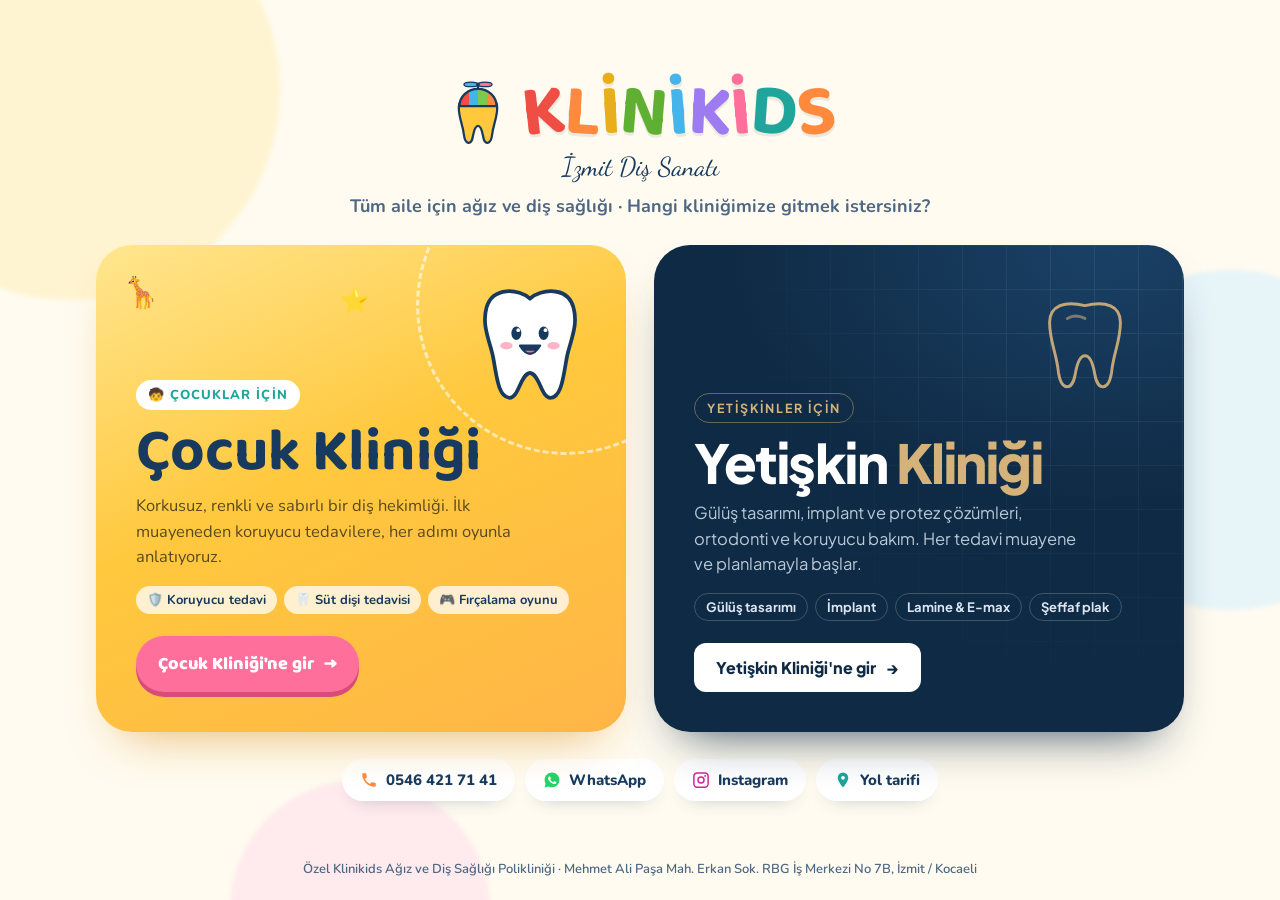
==== commit 6f1b2f19: "Add files via upload" ====
--- a/index.html
+++ b/index.html
@@ -2,1112 +2,185 @@
 <html lang="tr">
 <head>
 <meta charset="utf-8">
-<meta name="viewport" content="width=device-width,initial-scale=1">
-<title>Klinikids – İzmit Diş Sanatı</title>
-<meta name="description" content="Klinikids İzmit Diş Sanatı – Çocuk ve yetişkin hastalara ağız ve diş sağlığı hizmeti. WhatsApp'tan hemen randevu alın.">
+<meta name="viewport" content="width=device-width,initial-scale=1,viewport-fit=cover">
+<title>Klinikids – Çocuk ve Yetişkin Ağız ve Diş Sağlığı | İzmit</title>
+<meta name="description" content="Özel Klinikids Ağız ve Diş Sağlığı Polikliniği, İzmit. Çocuk kliniği ve yetişkin kliniği tek çatı altında. Online randevu, WhatsApp ve telefonla ulaşın.">
+<meta name="theme-color" content="#FFFBF0">
 <link rel="preconnect" href="https://fonts.googleapis.com">
 <link rel="preconnect" href="https://fonts.gstatic.com" crossorigin>
-<link href="https://fonts.googleapis.com/css2?family=Baloo+2:wght@500;600;700;800&family=Nunito:wght@400;600;700;800&family=Caveat:wght@600;700&family=Dancing+Script:wght@700&display=swap" rel="stylesheet">
+<link href="https://fonts.googleapis.com/css2?family=Baloo+2:wght@700;800&family=Nunito:wght@600;700;800&family=Plus+Jakarta+Sans:wght@500;600;700;800&family=Dancing+Script:wght@700&display=swap" rel="stylesheet">
 <style>
 :root{
-  --cream:#FFFBF0; --white:#fff;
-  --ink:#173A5E; --ink2:#4E6782;
-  --yellow:#FFC83D; --yellow-soft:#FFF1C4;
-  --teal:#1FA59B; --teal-dark:#1E5F5B; --teal-soft:#D8F3EF;
-  --blue:#45B4EA; --blue-soft:#DDF2FC;
-  --pink:#FF6F9C; --pink-soft:#FFE3EC;
-  --green:#7CC94F; --green-soft:#E7F6DC;
-  --orange:#FF8A3D; --orange-soft:#FFE8D6;
-  --purple:#9C7CF0; --purple-soft:#EDE6FF;
-  --red:#EF4E45;
-  --wa:#25D366;
-  --radius:28px;
-  --shadow:0 14px 40px -18px rgba(23,58,94,.35);
+  --cream:#FFFBF0; --yellow:#FFC83D; --yellow-soft:#FFF1C4; --pink:#FF6F9C; --pink-soft:#FFE3EC;
+  --teal:#1FA59B; --blue:#45B4EA; --blue-soft:#DDF2FC; --green:#7CC94F; --orange:#FF8A3D; --purple:#9C7CF0; --red:#EF4E45;
+  --ink:#173A5E; --ink2:#4E6782; --navy:#0F2A44; --navy2:#1A4166; --gold:#D4B27A;
 }
 *{box-sizing:border-box;margin:0;padding:0}
-html{scroll-behavior:smooth}
-html,body{overflow-x:clip}
-body{font-family:'Nunito',system-ui,sans-serif;color:var(--ink);background:var(--cream);line-height:1.6;overflow-x:hidden}
-h1,h2,h3,h4{font-family:'Baloo 2',sans-serif;line-height:1.1}
+body{font-family:'Nunito',system-ui,sans-serif;color:var(--ink);background:var(--cream);min-height:100vh;min-height:100dvh;display:flex;flex-direction:column;overflow-x:hidden}
 a{color:inherit;text-decoration:none}
-button{font:inherit;cursor:pointer;border:0;background:none;color:inherit}
 img,svg{display:block}
-.wrap{width:min(1180px,100% - 32px);margin-inline:auto}
-section{position:relative;padding:96px 0}
-.hand{font-family:'Caveat',cursive;font-weight:700}
-.script{font-family:'Dancing Script',cursive}
 
-/* ---------- Logo ---------- */
-.logo-word{font-family:'Baloo 2';font-weight:800;letter-spacing:-.5px;display:inline-flex}
-.logo-word b{color:var(--c);display:inline-block;transform:rotate(var(--r,0deg));text-shadow:0 2px 0 rgba(0,0,0,.08);transition:transform .3s}
-.logo:hover .logo-word b{animation:hop .5s calc(var(--i)*40ms) both}
-@keyframes hop{50%{transform:translateY(-6px) rotate(var(--r))}}
+/* Arka plan süsleri */
+.bg{position:fixed;inset:0;pointer-events:none;z-index:0;overflow:hidden}
+.bg i{position:absolute;border-radius:50%;filter:blur(2px);opacity:.7}
+.bg i:nth-child(1){width:420px;height:420px;background:var(--yellow-soft);left:-140px;top:-120px}
+.bg i:nth-child(2){width:340px;height:340px;background:var(--blue-soft);right:-120px;top:30%}
+.bg i:nth-child(3){width:260px;height:260px;background:var(--pink-soft);left:18%;bottom:-140px}
+
+.page{position:relative;z-index:1;flex:1;display:flex;flex-direction:column;align-items:center;justify-content:center;gap:clamp(16px,3vh,34px);padding:clamp(20px,4vh,48px) 16px 18px;width:min(1120px,100%);margin:0 auto}
+
+/* Marka */
+.brand{text-align:center;display:flex;flex-direction:column;align-items:center;gap:6px}
+.brand .logo{display:flex;align-items:center;gap:12px}
+.brand .logo svg{width:clamp(46px,6vw,64px);height:auto;aspect-ratio:100/110}
+.brand .w{font-family:'Baloo 2';font-weight:800;font-size:clamp(40px,6.4vw,72px);line-height:1;display:inline-flex;letter-spacing:-1px}
+.brand .w b{color:var(--c);display:inline-block;transform:rotate(var(--r));text-shadow:0 3px 0 rgba(0,0,0,.07)}
+.brand .script{font-family:'Dancing Script';font-size:clamp(20px,2.4vw,26px);margin-top:-4px}
+.brand p{color:var(--ink2);font-weight:700;font-size:clamp(15px,1.8vw,18px);margin-top:6px}
 .prop{transform-origin:50px 10px;transform-box:view-box;animation:prop .35s linear infinite}
 @keyframes prop{0%,100%{transform:scaleX(1)}50%{transform:scaleX(-1)}}
 
-/* ---------- Top bar ---------- */
-.topbar{background:var(--teal-dark);color:#E4F7F4;font-size:14px;font-weight:700}
-.topbar .wrap{display:flex;justify-content:space-between;gap:12px;padding:8px 0;flex-wrap:wrap}
-.topbar .tb-r{display:flex;gap:18px}
-.topbar a:hover{color:var(--yellow)}
-@media (max-width:700px){.topbar .wrap>span:first-child{display:none}.topbar .wrap{justify-content:center}}
+/* İki kapı */
+.doors{display:grid;grid-template-columns:1fr 1fr;gap:clamp(16px,2.4vw,28px);width:100%}
+.door{position:relative;border-radius:36px;padding:clamp(26px,3.4vw,40px);min-height:clamp(290px,44vh,400px);display:flex;flex-direction:column;justify-content:flex-end;overflow:hidden;isolation:isolate;padding-top:clamp(110px,15vh,150px);transition:transform .35s cubic-bezier(.2,.8,.2,1),box-shadow .35s}
+.door:hover{transform:translateY(-6px)}
+.door:focus-visible{outline:4px solid var(--blue);outline-offset:4px}
+.door h2{line-height:1.02;margin:12px 0 10px}
+.door p{font-size:16.5px;line-height:1.55;max-width:400px}
+.door .chips{display:flex;flex-wrap:wrap;gap:7px;margin:16px 0 22px}
+.door .chips span{font-size:13px;font-weight:700;padding:5px 11px;border-radius:99px}
+.door .row{display:flex;flex-wrap:wrap;align-items:center;gap:10px 16px}
+.door .enter{display:inline-flex;align-items:center;gap:10px;padding:14px 22px;font-weight:800;font-size:16px;transition:gap .2s}
+.door:hover .enter{gap:16px}
+.door .sub{font-weight:700;font-size:15px;text-decoration:underline;text-underline-offset:4px}
 
-/* ---------- Blog ---------- */
-.posts{display:grid;grid-template-columns:repeat(3,1fr);gap:22px}
-.post{background:#fff;border-radius:var(--radius);overflow:hidden;box-shadow:var(--shadow);display:flex;flex-direction:column;transition:transform .25s}
-.post:hover{transform:translateY(-6px) rotate(-.5deg)}
-.post .ph{height:130px;background:var(--bg);display:grid;place-items:center;font-size:62px;position:relative;overflow:hidden}
-.post .ph::after{content:"";position:absolute;width:120px;height:120px;border-radius:50%;background:#fff;opacity:.35;right:-30px;bottom:-50px}
-.post:hover .ph span{animation:wig .8s}
-.post .pb{padding:20px 22px 22px;display:flex;flex-direction:column;gap:8px;flex:1}
-.post h3{font-size:21px}
-.post p{color:var(--ink2);font-size:15px;flex:1}
-.post .more{font-weight:800;color:var(--teal)}
-@media (max-width:900px){.posts{grid-template-columns:repeat(2,1fr)}}
-@media (max-width:560px){.posts{grid-template-columns:1fr}}
-
-/* ---------- Nav ---------- */
-header{position:sticky;top:0;z-index:50;transition:background .3s,box-shadow .3s}
-header.scrolled{background:rgba(255,251,240,.88);backdrop-filter:blur(10px);box-shadow:0 6px 24px -16px rgba(23,58,94,.4)}
-.nav{display:flex;align-items:center;justify-content:space-between;height:76px;gap:16px}
-.logo{display:flex;align-items:center;gap:8px}
-.logo svg{width:40px;height:44px}
-.logo .logo-word{font-size:28px}
-.logo small{display:block;font-family:'Dancing Script';font-size:15px;margin-top:-8px;color:var(--ink)}
-.nav-links{display:flex;gap:4px;align-items:center}
-.nav-links a{padding:8px 12px;border-radius:99px;font-weight:700;font-size:15px;transition:background .2s,color .2s}
-.nav-links a:hover{background:var(--yellow-soft)}
-.btn{display:inline-flex;align-items:center;justify-content:center;gap:8px;padding:14px 24px;border-radius:99px;font-weight:800;font-family:'Baloo 2';font-size:17px;transition:transform .2s,box-shadow .2s;white-space:nowrap}
-.btn:hover{transform:translateY(-3px) rotate(-1deg)}
-.btn-primary{background:var(--pink);color:#fff;box-shadow:0 6px 0 #D84C79}
-.btn-primary:active{transform:translateY(3px);box-shadow:0 2px 0 #D84C79}
-.btn-wa{background:var(--wa);color:#fff;box-shadow:0 6px 0 #17A64F}
-.btn-ghost{background:#fff;color:var(--ink);box-shadow:0 6px 0 #E5DCC4}
-.btn svg{width:20px;height:20px}
-.nav .btn{padding:10px 18px;font-size:16px}
-.burger{display:none;width:46px;height:46px;border-radius:14px;background:#fff;box-shadow:var(--shadow)}
-.burger span{display:block;width:22px;height:3px;border-radius:3px;background:var(--ink);margin:4px auto;transition:.3s}
-@media (max-width:1120px){
-  .nav-links{position:fixed;inset:76px 16px auto 16px;flex-direction:column;background:#fff;border-radius:24px;padding:16px;box-shadow:var(--shadow);transform:translateY(-12px);opacity:0;pointer-events:none;transition:.25s}
-  .nav-links.open{transform:none;opacity:1;pointer-events:auto}
-  .nav-links a{width:100%;text-align:center;padding:12px}
-  .burger{display:block}
-  .nav>.btn{display:none}
-}
-
-/* ---------- Background blobs ---------- */
-.blob{position:absolute;border-radius:42% 58% 63% 37%/45% 40% 60% 55%;filter:blur(0);opacity:.55;animation:morph 14s ease-in-out infinite;z-index:0;pointer-events:none}
-@keyframes morph{
-  0%,100%{border-radius:42% 58% 63% 37%/45% 40% 60% 55%;transform:translate(0,0) rotate(0)}
-  50%{border-radius:60% 40% 35% 65%/55% 60% 40% 45%;transform:translate(14px,-18px) rotate(12deg)}
-}
-
-/* ---------- Hero ---------- */
-.hero{padding:40px 0 110px;overflow:hidden}
-.hero-grid{display:grid;grid-template-columns:1.1fr .9fr;gap:40px;align-items:center;position:relative;z-index:1}
-.pill{display:inline-flex;align-items:center;gap:8px;background:#fff;border-radius:99px;padding:8px 16px 8px 8px;font-weight:800;font-size:14px;box-shadow:var(--shadow)}
-.pill i{font-style:normal;background:var(--teal);color:#fff;border-radius:99px;padding:3px 10px;font-size:12px}
-.hero h1{font-size:clamp(44px,7vw,84px);margin:22px 0 10px;letter-spacing:-1px}
-.hero h1 .hl{position:relative;display:inline-block;color:var(--teal)}
-.hero h1 .hl::after{content:"";position:absolute;left:-4%;right:-4%;bottom:6%;height:32%;background:var(--yellow);border-radius:12px;z-index:-1;transform:rotate(-2deg) scaleX(0);transform-origin:left;animation:mark .8s .6s cubic-bezier(.6,.1,.2,1) forwards}
-@keyframes mark{to{transform:rotate(-2deg) scaleX(1)}}
-.hero h1 .wiggle{display:inline-block;animation:wig 2.4s ease-in-out infinite}
-@keyframes wig{0%,100%{transform:rotate(0)}10%{transform:rotate(-8deg)}20%{transform:rotate(8deg)}30%{transform:rotate(0)}}
-.hero p.lead{font-size:20px;color:var(--ink2);max-width:540px;margin-bottom:28px}
-.hero .ctas{display:flex;flex-wrap:wrap;gap:14px;margin-bottom:30px}
-.chips{display:flex;flex-wrap:wrap;gap:10px}
-.chip{background:var(--bg);border-radius:16px;padding:8px 14px;font-weight:800;font-size:14px;display:inline-flex;gap:6px;align-items:center}
-.hero-art{position:relative;aspect-ratio:1;max-width:520px;width:100%;margin-inline:auto}
-.hero-art .disc{position:absolute;inset:8%;background:var(--yellow);border-radius:50%;box-shadow:inset 0 -18px 0 rgba(0,0,0,.06)}
-.hero-art .disc::before{content:"";position:absolute;inset:-14px;border:3px dashed var(--teal);border-radius:50%;animation:spin 30s linear infinite}
-@keyframes spin{to{transform:rotate(360deg)}}
-.mascot{position:absolute;inset:16% 20% 10%;animation:float 4s ease-in-out infinite}
-.mascot svg{width:100%;height:100%;overflow:visible;filter:drop-shadow(0 18px 18px rgba(23,58,94,.18))}
-@keyframes float{0%,100%{transform:translateY(0) rotate(-2deg)}50%{transform:translateY(-18px) rotate(2deg)}}
+/* Çocuk kapısı */
+.kids{background:linear-gradient(155deg,#FFE68F 0%,var(--yellow) 45%,#FFB547 100%);box-shadow:0 26px 50px -28px rgba(214,140,20,.7)}
+.kids:hover{box-shadow:0 34px 60px -26px rgba(214,140,20,.8)}
+.kids .tag{display:inline-flex;align-self:flex-start;background:#fff;color:var(--teal);font-weight:800;font-size:13px;letter-spacing:.08em;text-transform:uppercase;padding:6px 12px;border-radius:99px}
+.kids h2{font-family:'Baloo 2';font-size:clamp(40px,4.8vw,60px);color:var(--ink)}
+.kids p{color:#5A4A1E}
+.kids .chips span{background:rgba(255,255,255,.75);color:var(--ink)}
+.kids .enter{background:var(--pink);color:#fff;border-radius:99px;font-family:'Baloo 2';font-size:18px;box-shadow:0 5px 0 #D84C79}
+.kids .mascot{position:absolute;right:clamp(6px,3vw,34px);top:clamp(14px,3vw,30px);width:clamp(96px,10vw,124px);z-index:-1;animation:float 4s ease-in-out infinite}
+.kids .em{position:absolute;font-size:30px;z-index:-1;animation:float 5s ease-in-out infinite}
+.kids .ring{position:absolute;width:300px;height:300px;border-radius:50%;border:3px dashed rgba(255,255,255,.6);right:-90px;top:-90px;z-index:-1}
+@keyframes float{0%,100%{transform:translateY(0) rotate(-3deg)}50%{transform:translateY(-12px) rotate(3deg)}}
 .eye{transform-box:fill-box;transform-origin:center;animation:blink 4.5s infinite}
 @keyframes blink{0%,94%,100%{transform:scaleY(1)}96%{transform:scaleY(.1)}}
-.orbit{position:absolute;inset:0;animation:spin 18s linear infinite}
-.orbit span{position:absolute;width:64px;height:64px;border-radius:50%;background:#fff;display:grid;place-items:center;font-size:30px;box-shadow:var(--shadow);animation:spin 18s linear infinite reverse}
-.orbit span:nth-child(1){top:0;left:50%;margin-left:-32px}
-.orbit span:nth-child(2){bottom:8%;left:2%}
-.orbit span:nth-child(3){bottom:8%;right:2%}
-.speech{position:absolute;top:6%;right:-2%;background:#fff;border-radius:22px 22px 22px 4px;padding:10px 16px;font-family:'Caveat';font-size:24px;font-weight:700;box-shadow:var(--shadow);transform:rotate(6deg);animation:pop .6s 1.2s both}
-@keyframes pop{from{opacity:0;transform:scale(.4) rotate(20deg)}}
-.bubbles{position:absolute;inset:0;overflow:hidden;pointer-events:none;z-index:0}
-.bubbles span{position:absolute;bottom:-60px;border-radius:50%;background:radial-gradient(circle at 30% 30%,#fff,rgba(69,180,234,.25));border:2px solid rgba(69,180,234,.35);animation:rise linear infinite}
-@keyframes rise{to{transform:translateY(-120vh) translateX(var(--dx))}}
-.spark{position:absolute;color:var(--yellow);font-size:26px;animation:twinkle 2s ease-in-out infinite}
-@keyframes twinkle{0%,100%{transform:scale(.6) rotate(0);opacity:.5}50%{transform:scale(1.15) rotate(25deg);opacity:1}}
-.wave{position:absolute;left:0;right:0;bottom:-1px;height:80px;z-index:1}
-@media (max-width:860px){
-  .hero-grid{grid-template-columns:1fr}
-  .hero-art{max-width:380px;order:-1}
-  .hero{text-align:center}
-  .hero p.lead{margin-inline:auto}
-  .hero .ctas,.chips{justify-content:center}
+
+/* Yetişkin kapısı */
+.adults{font-family:'Plus Jakarta Sans',sans-serif;background:radial-gradient(120% 90% at 85% 0%,var(--navy2) 0%,var(--navy) 60%);color:#fff;box-shadow:0 26px 50px -28px rgba(15,42,68,.9)}
+.adults:hover{box-shadow:0 34px 60px -26px rgba(15,42,68,.95)}
+.adults .tag{display:inline-flex;align-self:flex-start;color:var(--gold);font-weight:700;font-size:12.5px;letter-spacing:.16em;text-transform:uppercase;border:1px solid rgba(212,178,122,.45);padding:6px 12px;border-radius:99px}
+.adults h2{font-size:clamp(36px,4.2vw,54px);font-weight:800;letter-spacing:-1.5px}
+.adults h2 em{font-style:normal;color:var(--gold)}
+.adults p{color:#B9C8D8}
+.adults .chips span{border:1px solid rgba(255,255,255,.2);color:#DCE6F0}
+.adults .enter{background:#fff;color:var(--navy);border-radius:12px}
+.adults .sub{color:#DCE6F0}
+.adults .mark{position:absolute;right:clamp(16px,3.4vw,40px);top:clamp(18px,3.4vw,38px);width:clamp(84px,10vw,118px);z-index:-1;opacity:.9}
+.adults .lines{position:absolute;inset:0;z-index:-2;opacity:.08;background-image:linear-gradient(#fff 1px,transparent 1px),linear-gradient(90deg,#fff 1px,transparent 1px);background-size:44px 44px;-webkit-mask-image:radial-gradient(circle at 85% 15%,#000,transparent 65%);mask-image:radial-gradient(circle at 85% 15%,#000,transparent 65%)}
+
+/* İletişim */
+.contact{display:flex;flex-wrap:wrap;justify-content:center;gap:10px}
+.contact a{display:inline-flex;align-items:center;gap:8px;background:#fff;border-radius:99px;padding:11px 18px;font-weight:800;font-size:15px;box-shadow:0 8px 20px -14px rgba(23,58,94,.45);transition:transform .2s}
+.contact a:hover{transform:translateY(-2px)}
+.contact svg{width:18px;height:18px}
+.contact .wa svg{color:#25D366}.contact .ig svg{color:#D6249F}.contact .tel svg{color:var(--orange)}.contact .map svg{color:var(--teal)}
+.foot{text-align:center;font-size:13px;color:var(--ink2);font-weight:600;padding:0 16px 22px;position:relative;z-index:1}
+
+/* Tablet ve telefon */
+@media (max-width:820px){
+  .doors{grid-template-columns:1fr}
+  .door{min-height:300px}
+  .kids .mascot{width:110px}
 }
-
-/* ---------- Marquee ---------- */
-.marquee{background:var(--teal-dark);color:#fff;padding:18px 0;overflow:hidden;transform:rotate(-1.5deg);margin:-30px -10px 0;position:relative;z-index:2}
-.marquee-track{display:flex;gap:40px;width:max-content;animation:scroll 32s linear infinite;font-family:'Baloo 2';font-weight:700;font-size:24px}
-.marquee-track span{display:flex;gap:40px;align-items:center}
-.marquee-track span::after{content:"✦";color:var(--yellow)}
-@keyframes scroll{to{transform:translateX(-50%)}}
-
-/* ---------- Section heads ---------- */
-.head{text-align:center;max-width:720px;margin:0 auto 52px}
-.head .hand{font-size:28px;color:var(--pink);display:block;transform:rotate(-2deg)}
-.head h2{font-size:clamp(36px,5vw,56px);margin:4px 0 12px}
-.head p{color:var(--ink2);font-size:18px}
-.squiggle{display:block;margin:10px auto 0;width:140px;height:16px}
-
-/* ---------- Who (tabs) ---------- */
-.tabs{display:flex;justify-content:center;margin-bottom:36px}
-.tabbar{display:inline-flex;background:#fff;border-radius:99px;padding:6px;box-shadow:var(--shadow);position:relative}
-.tabbar button{position:relative;z-index:1;padding:14px 28px;border-radius:99px;font-family:'Baloo 2';font-weight:800;font-size:18px;transition:color .3s}
-.tabbar button[aria-selected=true]{color:#fff}
-.tabbar .slider{position:absolute;top:6px;bottom:6px;left:6px;border-radius:99px;background:var(--orange);transition:all .4s cubic-bezier(.5,1.6,.4,1)}
-.tabpanel{display:grid;grid-template-columns:repeat(4,1fr);gap:20px}
-.tabpanel[hidden]{display:none}
-.tile{background:#fff;border-radius:var(--radius);padding:28px 22px;box-shadow:var(--shadow);position:relative;overflow:hidden;animation:tileIn .5s both}
-.tile:nth-child(2){animation-delay:.08s}.tile:nth-child(3){animation-delay:.16s}.tile:nth-child(4){animation-delay:.24s}
-@keyframes tileIn{from{opacity:0;transform:translateY(24px) scale(.95)}}
-.tile .ico{width:64px;height:64px;border-radius:20px;display:grid;place-items:center;font-size:32px;background:var(--bg);margin-bottom:14px;transition:transform .3s}
-.tile:hover .ico{transform:rotate(-10deg) scale(1.1)}
-.tile h3{font-size:22px;margin-bottom:6px}
-.tile p{color:var(--ink2);font-size:15px}
-.tile .tag{display:flex;flex-wrap:wrap;gap:6px;margin-top:12px}
-.tile .tag em{font-style:normal;font-size:12px;font-weight:800;background:var(--bg);padding:4px 10px;border-radius:99px}
-@media (max-width:980px){.tabpanel{grid-template-columns:repeat(2,1fr)}}
-@media (max-width:560px){.tabpanel{grid-template-columns:1fr}.tabbar button{padding:12px 18px;font-size:16px}}
-
-/* ---------- Services flip cards ---------- */
-.services{background:#fff;border-radius:60px 60px 0 0}
-.grid{display:grid;grid-template-columns:repeat(4,1fr);gap:22px}
-.card{perspective:1000px;height:300px;cursor:pointer;outline:none}
-.card-in{position:relative;width:100%;height:100%;transition:transform .7s cubic-bezier(.4,1.4,.5,1);transform-style:preserve-3d}
-.card:hover .card-in,.card.flipped .card-in,.card:focus-visible .card-in{transform:rotateY(180deg)}
-.face{position:absolute;inset:0;border-radius:var(--radius);backface-visibility:hidden;-webkit-backface-visibility:hidden;padding:24px;display:flex;flex-direction:column}
-.front{background:var(--soft);align-items:flex-start;justify-content:space-between;overflow:hidden}
-.front .em{font-size:54px;line-height:1;transition:transform .3s}
-.front h3{font-size:25px}
-.front p{font-size:15px;color:var(--ink2)}
-.front .turn{font-family:'Caveat';font-size:20px;color:var(--main);font-weight:700}
-.front::after{content:"";position:absolute;width:160px;height:160px;border-radius:50%;background:var(--main);opacity:.15;right:-50px;top:-50px}
-.back{background:var(--main);color:#fff;transform:rotateY(180deg);justify-content:space-between}
-.back h3{font-size:22px;margin-bottom:8px}
-.back ul{list-style:none;font-size:14.5px;font-weight:700}
-.back li{padding-left:24px;position:relative;margin-bottom:5px}
-.back li::before{content:"✓";position:absolute;left:0;width:18px;height:18px;border-radius:50%;background:rgba(255,255,255,.3);display:grid;place-items:center;font-size:11px;top:3px}
-.back .btn{background:#fff;color:var(--ink);padding:10px 18px;font-size:15px;align-self:flex-start;box-shadow:0 4px 0 rgba(0,0,0,.15)}
-@media (max-width:1060px){.grid{grid-template-columns:repeat(3,1fr)}}
-@media (max-width:760px){.grid{grid-template-columns:repeat(2,1fr)}.card{height:320px}}
-@media (max-width:480px){.grid{grid-template-columns:1fr}.card{height:290px}}
-
-/* ---------- Whitening / Mockup ---------- */
-.sim{background:var(--blue-soft)}
-.sim-grid{display:grid;grid-template-columns:1fr 1fr;gap:56px;align-items:center}
-.ba{position:relative;background:#fff;border-radius:40px;padding:34px;box-shadow:var(--shadow)}
-.ba-stage{position:relative;user-select:none;touch-action:none}
-.mouth{width:100%;aspect-ratio:2.1;border-radius:48% 48% 50% 50%/32% 32% 68% 68%;border:16px solid #FF8FA8;background:radial-gradient(ellipse at 50% 55%,#4c1023,#8b2440);display:flex;flex-direction:column;justify-content:space-between;padding:4% 7% 6%;overflow:hidden;box-shadow:inset 0 0 0 4px #F27392}
-.row{display:flex;gap:2.5%;justify-content:center;height:44%}
-.row i{flex:1;max-width:12%;border-radius:8px 8px 45% 45%;background:var(--tooth);box-shadow:inset -4px -6px 0 rgba(0,0,0,.06)}
-.row.low i{border-radius:45% 45% 8px 8px}
-.row i:nth-child(4),.row i:nth-child(5){flex:1.35;max-width:15%}
-.row.up{align-items:flex-start}.row.low{align-items:flex-end}
-.row.up i:nth-child(1),.row.up i:nth-child(8){height:70%}
-.row.up i:nth-child(2),.row.up i:nth-child(7){height:84%}
-.row.up i:nth-child(3),.row.up i:nth-child(6){height:94%}
-.row.up i:nth-child(4),.row.up i:nth-child(5){height:100%}
-.row.low i{height:80%}
-.ba-layer{position:absolute;inset:0}
-.ba-before{--tooth:linear-gradient(#EFD9A0,#D6B866)}
-.ba-after{--tooth:linear-gradient(#fff,#E9F3F9);clip-path:inset(0 0 0 50%)}
-.ba-after::after{content:"✨";position:absolute;right:12%;top:10%;font-size:28px;animation:twinkle 1.6s infinite}
-.ba-handle{position:absolute;top:-10px;bottom:-10px;left:50%;width:4px;background:var(--ink);border-radius:4px;transform:translateX(-50%);pointer-events:none}
-.ba-handle::after{content:"⇆";position:absolute;top:50%;left:50%;width:46px;height:46px;transform:translate(-50%,-50%);border-radius:50%;background:var(--yellow);border:4px solid var(--ink);display:grid;place-items:center;font-weight:800;font-size:20px}
-.ba input{position:absolute;inset:0;width:100%;height:100%;opacity:0;cursor:ew-resize}
-.ba-labels{display:flex;justify-content:space-between;margin-top:18px;font-family:'Baloo 2';font-weight:800}
-.ba-labels span{background:var(--bg);padding:6px 16px;border-radius:99px}
-.mock-list{display:grid;gap:14px;margin:22px 0 28px}
-.mock-list>div{display:flex;gap:14px;align-items:flex-start;background:#fff;padding:16px 18px;border-radius:20px;box-shadow:0 6px 0 rgba(69,180,234,.18)}
-.mock-list b{font-family:'Baloo 2';font-size:18px;display:block}
-.mock-list span.n{flex:none;width:40px;height:40px;border-radius:12px;background:var(--blue);color:#fff;font-family:'Baloo 2';font-weight:800;display:grid;place-items:center;font-size:20px}
-.mock-list p{font-size:15px;color:var(--ink2)}
-.sim h2{font-size:clamp(34px,4.5vw,50px);margin:6px 0 10px}
-@media (max-width:860px){.sim-grid{grid-template-columns:1fr}}
-
-/* ---------- Gum ---------- */
-.gum-grid{display:grid;grid-template-columns:1fr 1.1fr;gap:48px;align-items:center}
-.gum-art{position:relative;background:var(--pink-soft);border-radius:50%;aspect-ratio:1;max-width:440px;width:100%;margin-inline:auto;display:grid;place-items:center}
-.gum-art svg{width:72%;transition:transform .4s}
-.gum-art.shake svg{animation:shake .5s}
-@keyframes shake{20%{transform:translateX(-8px) rotate(-4deg)}40%{transform:translateX(8px) rotate(4deg)}60%{transform:translateX(-5px)}80%{transform:translateX(5px)}}
-.mouth-happy,.mouth-sad{transition:opacity .3s}
-.gum-art.sad .mouth-happy{opacity:0}
-.gum-art:not(.sad) .mouth-sad{opacity:0}
-.gum-btns{display:flex;flex-wrap:wrap;gap:10px;margin-bottom:18px}
-.gum-btns button{padding:10px 16px;border-radius:99px;background:#fff;font-weight:800;border:3px solid var(--c);color:var(--ink);transition:all .2s}
-.gum-btns button.on,.gum-btns button:hover{background:var(--c);color:#fff;transform:translateY(-2px)}
-.gum-panel{background:#fff;border-radius:var(--radius);padding:26px;box-shadow:var(--shadow);min-height:150px;border-left:10px solid var(--c,var(--pink))}
-.gum-panel h3{font-size:26px;margin-bottom:6px}
-.gum-panel p{color:var(--ink2);font-size:17px}
-.note{display:inline-block;margin-top:20px;background:var(--yellow-soft);padding:14px 20px;border-radius:6px;transform:rotate(-2deg);font-family:'Caveat';font-size:24px;font-weight:700;box-shadow:4px 6px 0 rgba(0,0,0,.06)}
-@media (max-width:860px){.gum-grid{grid-template-columns:1fr}}
-
-/* ---------- Brush game ---------- */
-.game{background:var(--teal-dark);color:#fff;overflow:hidden}
-.game .head p{color:#CFEDEA}
-.game .head .hand{color:var(--yellow)}
-.game-box{display:grid;grid-template-columns:1fr 1fr;gap:40px;align-items:center;background:rgba(255,255,255,.07);border:2px dashed rgba(255,255,255,.25);border-radius:40px;padding:40px;position:relative;z-index:1}
-.timer{position:relative;width:min(300px,100%);aspect-ratio:1;margin-inline:auto}
-.timer svg{width:100%;height:100%;transform:rotate(-90deg)}
-.timer .track{stroke:rgba(255,255,255,.15)}
-.timer .bar{stroke:var(--yellow);stroke-linecap:round;transition:stroke-dashoffset 1s linear}
-.timer .center{position:absolute;inset:0;display:grid;place-items:center;text-align:center}
-.timer .time{font-family:'Baloo 2';font-weight:800;font-size:64px;line-height:1}
-.timer .brush{font-size:40px;display:inline-block}
-.running .timer .brush{animation:brush .35s ease-in-out infinite alternate}
-@keyframes brush{from{transform:translateX(-10px) rotate(-10deg)}to{transform:translateX(10px) rotate(10deg)}}
-.quads{display:grid;grid-template-columns:1fr 1fr;gap:10px;margin:18px 0 24px;max-width:360px}
-.quads div{padding:16px;border-radius:18px;background:rgba(255,255,255,.1);font-weight:800;text-align:center;transition:all .3s}
-.quads div.on{background:var(--yellow);color:var(--ink);transform:scale(1.06)}
-.quads div.done{background:var(--green);color:#fff}
-.game-ctrl{display:flex;gap:12px;flex-wrap:wrap}
-.game .btn-ghost{box-shadow:0 6px 0 rgba(0,0,0,.25)}
-.stars{margin-top:22px;font-weight:800;font-size:18px}
-.stars span{color:var(--yellow);letter-spacing:2px}
-.game-msg{font-family:'Caveat';font-size:30px;color:var(--yellow);min-height:40px}
-@media (max-width:860px){.game-box{grid-template-columns:1fr;padding:26px;text-align:center}.quads{margin-inline:auto}.game-ctrl{justify-content:center}}
-
-/* ---------- Clinic ---------- */
-.clinic-grid{display:grid;grid-template-columns:repeat(3,1fr);gap:22px}
-.feat{border-radius:var(--radius);padding:30px;background:var(--bg);position:relative;overflow:hidden}
-.feat .big{font-size:70px;line-height:1;display:inline-block;animation:float 3.5s ease-in-out infinite}
-.feat h3{font-size:26px;margin:12px 0 6px}
-.feat p{color:var(--ink2)}
-.feat.dark{background:var(--teal-dark);color:#fff}
-.feat.dark p{color:#D3EEEB}
-@media (max-width:860px){.clinic-grid{grid-template-columns:1fr}}
-
-/* ---------- Booking ---------- */
-.booking{background:linear-gradient(180deg,var(--cream),var(--yellow-soft))}
-.book-grid{display:grid;grid-template-columns:.85fr 1.15fr;gap:40px;align-items:start}
-.book-side h2{font-size:clamp(38px,5vw,58px)}
-.book-side p{color:var(--ink2);font-size:18px;margin:12px 0 24px}
-.contact-cards{display:grid;gap:14px}
-.ccard{display:flex;align-items:center;gap:16px;background:#fff;border-radius:22px;padding:16px 18px;box-shadow:var(--shadow);transition:transform .2s}
-.ccard:hover{transform:translateX(6px)}
-.ccard .ci{flex:none;width:52px;height:52px;border-radius:16px;display:grid;place-items:center;color:#fff;background:var(--bg)}
-.ccard .ci svg{width:26px;height:26px}
-.ccard small{display:block;color:var(--ink2);font-weight:700}
-.ccard b{font-family:'Baloo 2';font-size:20px;line-height:1.2}
-form.book{background:#fff;border-radius:40px;padding:36px;box-shadow:var(--shadow);position:relative}
-form.book::before{content:"📅";position:absolute;top:-28px;right:30px;font-size:52px;animation:float 3s ease-in-out infinite}
-.fgrid{display:grid;grid-template-columns:1fr 1fr;gap:16px}
-.field{display:flex;flex-direction:column;gap:6px}
-.field.full{grid-column:1/-1}
-label,.lbl{font-weight:800;font-size:15px}
-input,select,textarea{font:inherit;color:var(--ink);background:var(--cream);border:3px solid #F1E7CC;border-radius:16px;padding:13px 14px;outline:none;transition:border-color .2s,background .2s;width:100%}
-input:focus,select:focus,textarea:focus{border-color:var(--teal);background:#fff}
-textarea{resize:vertical;min-height:90px}
-.seg{display:flex;flex-wrap:wrap;gap:8px}
-.seg input{position:absolute;opacity:0;width:1px;height:1px}
-.seg label{padding:11px 18px;border-radius:99px;border:3px solid #F1E7CC;cursor:pointer;font-weight:800;transition:all .2s;background:var(--cream)}
-.seg input:checked+label{background:var(--teal);border-color:var(--teal);color:#fff;transform:scale(1.04)}
-.seg input:focus-visible+label{outline:3px solid var(--blue);outline-offset:2px}
-.check{display:flex;gap:10px;align-items:flex-start;font-size:14px;color:var(--ink2);font-weight:600}
-.check input{width:20px;height:20px;flex:none;margin-top:2px;accent-color:var(--teal)}
-.form-foot{display:flex;flex-wrap:wrap;gap:12px;margin-top:22px;align-items:center}
-.err{color:var(--red);font-weight:800;font-size:14px;min-height:20px;margin-top:10px}
-.age[hidden]{display:none}
-@media (max-width:900px){.book-grid{grid-template-columns:1fr}}
-@media (max-width:560px){.fgrid{grid-template-columns:1fr}form.book{padding:24px}}
-
-/* ---------- Online randevu (Supabase) ---------- */
-#bookApp[hidden],#waForm[hidden],.rb-step[hidden],.rb-age[hidden]{display:none}
-.rb-loading{padding:48px 0;text-align:center;font-weight:800;color:var(--ink2);font-size:17px}
-.rb-step{display:grid;gap:10px;padding:16px 0;border-bottom:2px dashed #F1E7CC;min-width:0}
-.rb-step:first-child{padding-top:0}
-.rb-step .lbl{display:flex;align-items:center;gap:10px;font-family:'Baloo 2';font-size:19px}
-.rb-n{width:30px;height:30px;border-radius:50%;background:var(--yellow);display:inline-grid;place-items:center;font-size:15px;flex:none;transition:background .2s}
-.rb-step.ok .rb-n{background:var(--teal);color:#fff}
-.rb-hint{color:var(--ink2);font-size:15px;font-weight:600}
-.rb-who{display:flex;flex-wrap:wrap;gap:8px;align-items:center}
-.rb-age input{width:120px;padding:10px 12px}
-.rb-docs{display:grid;grid-template-columns:repeat(auto-fill,minmax(210px,1fr));gap:10px}
-.rb-doc{display:flex;gap:12px;align-items:center;text-align:left;background:var(--cream);border:3px solid #F1E7CC;border-radius:20px;padding:10px 12px;font-weight:800;transition:all .2s;min-width:0}
-.rb-doc .av{width:44px;height:44px;border-radius:50%;background:var(--c,var(--teal));color:#fff;display:grid;place-items:center;font-family:'Baloo 2';font-weight:800;flex:none}
-.rb-doc small{display:block;color:var(--ink2);font-weight:600;font-size:13px}
-.rb-chips{display:flex;flex-wrap:wrap;gap:8px}
-.rb-chip{padding:9px 16px;border-radius:99px;border:3px solid #F1E7CC;background:var(--cream);font-weight:800;transition:all .2s}
-.rb-chip small{font-weight:700;color:var(--ink2);font-size:12px;margin-left:4px}
-.rb-days{display:flex;gap:8px;overflow-x:auto;padding:4px 2px 8px;scroll-snap-type:x proximity}
-.rb-day{flex:0 0 68px;scroll-snap-align:start;display:grid;justify-items:center;padding:8px 4px;border-radius:18px;border:3px solid #F1E7CC;background:var(--cream);font-weight:800;line-height:1.25;transition:all .2s}
-.rb-day b{font-family:'Baloo 2';font-size:24px;line-height:1.1}
-.rb-day span{font-size:12px;color:var(--ink2)}
-.rb-day em{font-style:normal;font-size:11px;color:var(--teal);margin-top:2px}
-.rb-day:disabled{opacity:.45;cursor:not-allowed}
-.rb-day:disabled em{color:var(--ink2)}
-.rb-doc:hover,.rb-chip:hover,.rb-day:not(:disabled):hover,.rb-slot:hover{border-color:var(--teal)}
-.rb-doc[aria-pressed=true],.rb-chip[aria-pressed=true],.rb-day[aria-pressed=true]{border-color:var(--teal);background:var(--teal-soft)}
-.rb-slot-g{display:grid;gap:8px}
-.rb-slot-g+.rb-slot-g{margin-top:12px}
-.rb-slot-g h4{font-family:'Nunito';font-size:12.5px;letter-spacing:.08em;text-transform:uppercase;color:var(--ink2)}
-.rb-slots{display:grid;grid-template-columns:repeat(auto-fill,minmax(76px,1fr));gap:8px}
-.rb-slot{padding:9px 0;border-radius:14px;border:3px solid #F1E7CC;background:var(--cream);font-family:'Baloo 2';font-weight:800;font-size:17px;transition:all .2s;font-variant-numeric:tabular-nums}
-.rb-slot[aria-pressed=true]{background:var(--teal);border-color:var(--teal);color:#fff}
-.rb-sum{margin-top:14px;font-weight:700;color:var(--ink2);font-size:15px}
-.rb-sum:empty{display:none}
-.rb-sum b{color:var(--ink)}
-.rb-done{text-align:center;display:grid;gap:14px;justify-items:center;padding:8px 0}
-.rb-done .big{font-size:64px;line-height:1;animation:float 3s ease-in-out infinite}
-.rb-done h3{font-size:clamp(26px,4vw,34px)}
-.rb-done p{color:var(--ink2);max-width:440px}
-.rb-done dl{display:grid;gap:8px;text-align:left;background:var(--cream);border-radius:20px;padding:16px 20px;width:100%;max-width:440px}
-.rb-done dl div{display:grid;grid-template-columns:96px 1fr;gap:10px}
-.rb-done dt{color:var(--ink2);font-weight:700}
-.rb-done dd{font-weight:800;min-width:0}
-.rb-done .form-foot{justify-content:center;margin-top:4px}
-.sr{position:absolute;width:1px;height:1px;overflow:hidden;clip:rect(0 0 0 0);white-space:nowrap}
-@media (max-width:560px){.rb-docs{grid-template-columns:1fr}}
-
-/* ---------- FAQ ---------- */
-.faq{max-width:820px;margin-inline:auto;display:grid;gap:14px}
-details{background:#fff;border-radius:22px;box-shadow:0 6px 0 #F1E7CC;overflow:hidden;transition:box-shadow .2s}
-details[open]{box-shadow:0 6px 0 var(--teal)}
-summary{list-style:none;cursor:pointer;padding:20px 24px;font-family:'Baloo 2';font-weight:700;font-size:20px;display:flex;justify-content:space-between;gap:16px;align-items:center}
-summary::-webkit-details-marker{display:none}
-summary::after{content:"+";flex:none;width:36px;height:36px;border-radius:50%;background:var(--yellow);display:grid;place-items:center;font-size:24px;transition:transform .3s}
-details[open] summary::after{transform:rotate(135deg);background:var(--pink);color:#fff}
-details p{padding:0 24px 22px;color:var(--ink2);font-size:16.5px}
-
-/* ---------- Location ---------- */
-.loc{display:grid;grid-template-columns:1.2fr .8fr;gap:24px;align-items:stretch}
-.mapart{position:relative;border-radius:40px;overflow:hidden;min-height:340px;background:
-  linear-gradient(90deg,transparent 47%,#fff 47%,#fff 53%,transparent 53%) 0 0/100% 100%,
-  linear-gradient(0deg,transparent 46%,#fff 46%,#fff 52%,transparent 52%) 0 0/100% 100%,
-  linear-gradient(30deg,transparent 70%,#fff 70%,#fff 73%,transparent 73%),
-  var(--green-soft)}
-.mapart .park{position:absolute;width:30%;height:30%;left:8%;top:10%;background:#C9EBB3;border-radius:30px}
-.mapart .lake{position:absolute;width:26%;height:24%;right:8%;bottom:10%;background:var(--blue-soft);border-radius:50%}
-.pin{position:absolute;left:50%;top:48%;transform:translate(-50%,-100%);font-size:64px;animation:bounce 1.4s ease-in-out infinite;filter:drop-shadow(0 8px 6px rgba(0,0,0,.2))}
-@keyframes bounce{50%{transform:translate(-50%,-125%)}}
-.pin-label{position:absolute;left:50%;top:52%;transform:translateX(-50%);background:#fff;border-radius:16px;padding:8px 14px;font-weight:800;box-shadow:var(--shadow);white-space:nowrap;font-size:14px}
-.loc-box{background:var(--teal);color:#fff;border-radius:40px;padding:34px;display:flex;flex-direction:column;gap:16px;justify-content:center}
-.loc-box h3{font-size:30px}
-.loc-box p{font-size:17px;color:#E4F7F4}
-.loc-box .btn-ghost{align-self:flex-start}
-@media (max-width:860px){.loc{grid-template-columns:1fr}}
-
-/* ---------- Footer ---------- */
-footer{background:var(--ink);color:#C9D6E4;padding:70px 0 30px;border-radius:60px 60px 0 0;margin-top:40px}
-.foot{display:grid;grid-template-columns:1.3fr 1fr 1fr;gap:36px}
-footer h4{color:#fff;font-size:20px;margin-bottom:12px}
-footer a:hover{color:var(--yellow)}
-footer ul{list-style:none;display:grid;gap:6px}
-.socials{display:flex;gap:10px;margin-top:16px}
-.socials a{width:46px;height:46px;border-radius:14px;display:grid;place-items:center;background:rgba(255,255,255,.1);transition:all .2s}
-.socials a:hover{background:var(--yellow);color:var(--ink);transform:rotate(-8deg)}
-.socials svg{width:22px;height:22px}
-.copy{border-top:1px solid rgba(255,255,255,.12);margin-top:40px;padding-top:22px;font-size:14px;display:flex;justify-content:space-between;flex-wrap:wrap;gap:10px}
-footer .logo-word{font-size:34px}
-@media (max-width:760px){.foot{grid-template-columns:1fr}}
-
-/* ---------- Floating ---------- */
-.fab{position:fixed;right:18px;bottom:18px;z-index:60;display:flex;flex-direction:column;gap:12px;align-items:flex-end}
-.fab a{width:60px;height:60px;border-radius:50%;display:grid;place-items:center;color:#fff;box-shadow:0 10px 24px -8px rgba(0,0,0,.4);transition:transform .2s;position:relative}
-.fab a:hover{transform:scale(1.1) rotate(-8deg)}
-.fab svg{width:30px;height:30px}
-.fab .wa{background:var(--wa)}
-.fab .wa::before{content:"";position:absolute;inset:0;border-radius:50%;background:var(--wa);animation:ping 1.8s infinite;z-index:-1}
-@keyframes ping{to{transform:scale(1.7);opacity:0}}
-.fab .ig{background:radial-gradient(circle at 30% 107%,#fdf497 0%,#fd5949 45%,#d6249f 60%,#285AEB 90%);width:50px;height:50px}
-.fab .ig svg{width:24px;height:24px}
-.fab .tip{position:absolute;right:72px;top:50%;transform:translateY(-50%);background:#fff;color:var(--ink);padding:8px 14px;border-radius:14px;font-weight:800;font-size:14px;white-space:nowrap;box-shadow:var(--shadow);animation:pop .5s 2.5s both}
-@media (max-width:560px){.fab .tip{display:none}}
-
-/* ---------- Reveal ---------- */
-.reveal{opacity:0;transform:translateY(40px);transition:opacity .8s,transform .8s cubic-bezier(.2,.8,.2,1)}
-.reveal.in{opacity:1;transform:none}
-canvas#confetti{position:fixed;inset:0;pointer-events:none;z-index:100}
-
-@media (prefers-reduced-motion:reduce){
-  *,*::before,*::after{animation-duration:.001ms!important;animation-iteration-count:1!important;transition-duration:.001ms!important}
-  .reveal{opacity:1;transform:none}
+@media (max-width:480px){
+  .door{border-radius:28px;padding:24px 20px;min-height:auto;padding-top:120px}
+  .kids .mascot{width:92px;top:16px;right:14px}
+  .adults .mark{width:74px;top:20px;right:18px}
+  .door p{font-size:15.5px}
+  .contact a{padding:10px 14px;font-size:14px}
 }
+@media (prefers-reduced-motion:reduce){*{animation:none!important;transition:none!important}}
 </style>
 </head>
-<body id="top">
+<body>
 
-<!-- SVG defs -->
 <svg width="0" height="0" style="position:absolute" aria-hidden="true">
   <defs>
-    <symbol id="i-wa" viewBox="0 0 24 24"><path fill="currentColor" d="M12.04 2C6.58 2 2.13 6.45 2.13 11.91c0 1.75.46 3.45 1.32 4.95L2.05 22l5.25-1.38a9.9 9.9 0 0 0 4.74 1.21h.01c5.46 0 9.91-4.45 9.91-9.91A9.85 9.85 0 0 0 12.04 2Zm5.79 14.06c-.24.68-1.42 1.31-1.95 1.36-.5.05-.97.23-3.27-.68-2.77-1.09-4.52-3.92-4.66-4.1-.13-.18-1.11-1.48-1.11-2.82s.7-2 .95-2.27c.25-.27.54-.34.72-.34h.52c.17 0 .39-.06.61.47.24.55.79 1.9.86 2.04.07.14.11.3.02.48-.09.18-.14.3-.27.46l-.41.48c-.14.13-.28.28-.12.55.16.27.71 1.17 1.53 1.9 1.05.94 1.94 1.23 2.21 1.37.27.14.43.11.59-.07.16-.18.68-.79.86-1.06.18-.27.36-.23.61-.14.25.09 1.59.75 1.86.89.27.14.45.2.52.32.07.11.07.66-.17 1.34Z"/></symbol>
-    <symbol id="i-ig" viewBox="0 0 24 24"><path fill="currentColor" d="M12 2.2c3.2 0 3.6 0 4.8.1 3.3.1 4.8 1.7 4.9 4.9.1 1.3.1 1.6.1 4.8s0 3.6-.1 4.8c-.1 3.2-1.7 4.8-4.9 4.9-1.3.1-1.6.1-4.8.1s-3.6 0-4.8-.1c-3.3-.1-4.8-1.7-4.9-4.9C2.2 15.6 2.2 15.2 2.2 12s0-3.6.1-4.8C2.4 3.9 3.9 2.4 7.2 2.3 8.4 2.2 8.8 2.2 12 2.2ZM12 0C8.7 0 8.3 0 7.1.1 2.7.3.3 2.7.1 7.1 0 8.3 0 8.7 0 12s0 3.7.1 4.9c.2 4.4 2.6 6.8 7 7 1.2.1 1.6.1 4.9.1s3.7 0 4.9-.1c4.4-.2 6.8-2.6 7-7 .1-1.2.1-1.6.1-4.9s0-3.7-.1-4.9c-.2-4.4-2.6-6.8-7-7C15.7 0 15.3 0 12 0Zm0 5.8a6.2 6.2 0 1 0 0 12.4 6.2 6.2 0 0 0 0-12.4ZM12 16a4 4 0 1 1 0-8 4 4 0 0 1 0 8Zm6.4-11.8a1.4 1.4 0 1 0 0 2.9 1.4 1.4 0 0 0 0-2.9Z"/></symbol>
-    <symbol id="i-phone" viewBox="0 0 24 24"><path fill="currentColor" d="M6.6 10.8a15.1 15.1 0 0 0 6.6 6.6l2.2-2.2c.3-.3.7-.4 1-.2 1.1.4 2.3.6 3.6.6.6 0 1 .4 1 1V20c0 .6-.4 1-1 1A17 17 0 0 1 3 4c0-.6.4-1 1-1h3.5c.6 0 1 .4 1 1 0 1.3.2 2.5.6 3.6.1.3 0 .7-.2 1l-2.3 2.2Z"/></symbol>
-    <symbol id="i-pin" viewBox="0 0 24 24"><path fill="currentColor" d="M12 2a7 7 0 0 0-7 7c0 5.2 7 13 7 13s7-7.8 7-13a7 7 0 0 0-7-7Zm0 9.5A2.5 2.5 0 1 1 12 6.5a2.5 2.5 0 0 1 0 5Z"/></symbol>
-    <!-- Klinikids tooth with propeller cap -->
     <symbol id="logo-tooth" viewBox="0 0 100 110">
       <path d="M20 46c0-14 12-18 30-14 18-4 30 0 30 14 0 17-6 25-8 43-2 16-12 16-14 2-2-10-4-16-8-16s-6 6-8 16c-2 14-12 14-14-2-2-18-8-26-8-43Z" fill="#FFC83D" stroke="#173A5E" stroke-width="3.5" stroke-linejoin="round"/>
       <clipPath id="dome"><path d="M21 44a29 27 0 0 1 58 0Z"/></clipPath>
-      <g clip-path="url(#dome)">
-        <rect x="20" y="10" width="16" height="40" fill="#EF4E45"/>
-        <rect x="36" y="10" width="14" height="40" fill="#45B4EA"/>
-        <rect x="50" y="10" width="14" height="40" fill="#7CC94F"/>
-        <rect x="64" y="10" width="16" height="40" fill="#FF8A3D"/>
-      </g>
+      <g clip-path="url(#dome)"><rect x="20" y="10" width="16" height="40" fill="#EF4E45"/><rect x="36" y="10" width="14" height="40" fill="#45B4EA"/><rect x="50" y="10" width="14" height="40" fill="#7CC94F"/><rect x="64" y="10" width="16" height="40" fill="#FF8A3D"/></g>
       <path d="M21 44a29 27 0 0 1 58 0Z" fill="none" stroke="#173A5E" stroke-width="3.5" stroke-linejoin="round"/>
       <line x1="50" y1="17" x2="50" y2="10" stroke="#173A5E" stroke-width="3.5"/>
       <g class="prop"><ellipse cx="39" cy="10" rx="11" ry="3.6" fill="#45B4EA" stroke="#173A5E" stroke-width="2"/><ellipse cx="61" cy="10" rx="11" ry="3.6" fill="#FF6F9C" stroke="#173A5E" stroke-width="2"/></g>
       <circle cx="50" cy="10" r="3" fill="#173A5E"/>
     </symbol>
+    <symbol id="i-wa" viewBox="0 0 24 24"><path fill="currentColor" d="M12.04 2C6.58 2 2.13 6.45 2.13 11.91c0 1.75.46 3.45 1.32 4.95L2.05 22l5.25-1.38a9.9 9.9 0 0 0 4.74 1.21h.01c5.46 0 9.91-4.45 9.91-9.91A9.85 9.85 0 0 0 12.04 2Zm5.8 14.06c-.24.68-1.41 1.3-1.95 1.35-.5.05-.97.23-3.27-.68-2.77-1.09-4.52-3.92-4.66-4.1-.13-.18-1.11-1.48-1.11-2.82s.7-2 .95-2.27c.25-.27.54-.34.72-.34h.52c.17 0 .39-.06.61.47.23.54.77 1.88.84 2.02.07.13.11.29.02.47-.09.18-.13.29-.27.45-.13.16-.28.35-.4.47-.13.13-.27.28-.12.55.16.27.7 1.15 1.5 1.86 1.03.92 1.9 1.2 2.17 1.34.27.13.43.11.59-.07.16-.18.68-.79.86-1.06.18-.27.36-.23.61-.14.25.09 1.58.75 1.85.88.27.14.45.2.52.32.07.11.07.66-.17 1.33Z"/></symbol>
+    <symbol id="i-ig" viewBox="0 0 24 24"><path fill="none" stroke="currentColor" stroke-width="2" d="M7 2.5h10A4.5 4.5 0 0 1 21.5 7v10a4.5 4.5 0 0 1-4.5 4.5H7A4.5 4.5 0 0 1 2.5 17V7A4.5 4.5 0 0 1 7 2.5Z"/><circle cx="12" cy="12" r="4" fill="none" stroke="currentColor" stroke-width="2"/><circle cx="17.5" cy="6.5" r="1.2" fill="currentColor"/></symbol>
+    <symbol id="i-phone" viewBox="0 0 24 24"><path fill="currentColor" d="M6.6 10.8a15.1 15.1 0 0 0 6.6 6.6l2.2-2.2c.3-.3.7-.4 1-.2 1.1.4 2.3.6 3.6.6.6 0 1 .4 1 1V20c0 .6-.4 1-1 1A17 17 0 0 1 3 4c0-.6.4-1 1-1h3.5c.6 0 1 .4 1 1 0 1.3.2 2.5.6 3.6.1.3 0 .7-.2 1l-2.3 2.2Z"/></symbol>
+    <symbol id="i-pin" viewBox="0 0 24 24"><path fill="currentColor" d="M12 2a7 7 0 0 0-7 7c0 5.2 7 13 7 13s7-7.8 7-13a7 7 0 0 0-7-7Zm0 9.5A2.5 2.5 0 1 1 12 6.5a2.5 2.5 0 0 1 0 5Z"/></symbol>
   </defs>
 </svg>
 
-<div class="topbar">
-  <div class="wrap">
-    <span>🧒🧑 Çocuk ve yetişkin hastalara hizmet vermektedir</span>
-    <span class="tb-r"><a href="tel:+905464217141">📞 0546 421 71 41</a><a data-wa="Merhaba Klinikids!" target="_blank" rel="noopener">💬 WhatsApp</a><a href="https://www.instagram.com/ozelklinikids_agizvedissagligi/" target="_blank" rel="noopener">📸 Instagram</a></span>
+<div class="bg" aria-hidden="true"><i></i><i></i><i></i></div>
+
+<main class="page">
+  <header class="brand">
+    <div class="logo"><svg><use href="#logo-tooth"/></svg><span class="w" id="logoWord" aria-label="Klinikids"></span></div>
+    <div class="script">İzmit Diş Sanatı</div>
+    <p>Tüm aile için ağız ve diş sağlığı · Hangi kliniğimize gitmek istersiniz?</p>
+  </header>
+
+  <div class="doors">
+    <!-- ÇOCUK -->
+    <a class="door kids" href="cocuk.html" aria-label="Çocuk Kliniği'ne gir">
+      <span class="ring" aria-hidden="true"></span>
+      <svg class="mascot" viewBox="0 0 200 220" aria-hidden="true">
+        <path d="M100 38C82 22 40 18 30 52c-8 28 4 52 10 78 6 30 8 66 26 68 16 2 18-38 34-40 16 2 18 42 34 40 18-2 20-38 26-68 6-26 18-50 10-78-10-34-52-30-70-14Z" fill="#fff" stroke="#173A5E" stroke-width="6" stroke-linejoin="round"/>
+        <ellipse class="eye" cx="78" cy="94" rx="8" ry="11" fill="#173A5E"/><ellipse class="eye" cx="122" cy="94" rx="8" ry="11" fill="#173A5E"/>
+        <circle cx="81" cy="89" r="3" fill="#fff"/><circle cx="125" cy="89" r="3" fill="#fff"/>
+        <ellipse cx="62" cy="114" rx="10" ry="6" fill="#FFB3C8"/><ellipse cx="138" cy="114" rx="10" ry="6" fill="#FFB3C8"/>
+        <path d="M84 114q16 26 32 0Z" fill="#173A5E" stroke="#173A5E" stroke-width="4" stroke-linejoin="round"/><path d="M92 122q8 6 16 0" fill="#FF6F9C"/>
+      </svg>
+      <span class="em" style="left:26px;top:28px" aria-hidden="true">🦒</span>
+      <span class="em" style="left:46%;top:40px;animation-delay:-2s;font-size:24px" aria-hidden="true">⭐</span>
+      <span class="tag">🧒 Çocuklar için</span>
+      <h2>Çocuk Kliniği</h2>
+      <p>Korkusuz, renkli ve sabırlı bir diş hekimliği. İlk muayeneden koruyucu tedavilere, her adımı oyunla anlatıyoruz.</p>
+      <div class="chips"><span>🛡️ Koruyucu tedavi</span><span>🦷 Süt dişi tedavisi</span><span>🎮 Fırçalama oyunu</span></div>
+      <div class="row"><span class="enter">Çocuk Kliniği'ne gir <span aria-hidden="true">→</span></span></div>
+    </a>
+
+    <!-- YETİŞKİN -->
+    <a class="door adults" href="yetiskin.html" aria-label="Yetişkin Kliniği'ne gir">
+      <span class="lines" aria-hidden="true"></span>
+      <svg class="mark" viewBox="0 0 120 130" fill="none" stroke="#D4B27A" stroke-width="3" stroke-linejoin="round" stroke-linecap="round" aria-hidden="true"><path d="M24 40c0-17 15-22 36-17 21-5 36 0 36 17 0 20-7 30-9 51-3 19-14 19-17 2-2-12-5-19-10-19s-8 7-10 19c-3 17-14 17-17-2-2-21-9-31-9-51Z"/><path d="M42 36c5-3 12-3 18 0" opacity=".6"/></svg>
+      <span class="tag">Yetişkinler için</span>
+      <h2>Yetişkin <em>Kliniği</em></h2>
+      <p>Gülüş tasarımı, implant ve protez çözümleri, ortodonti ve koruyucu bakım. Her tedavi muayene ve planlamayla başlar.</p>
+      <div class="chips"><span>Gülüş tasarımı</span><span>İmplant</span><span>Lamine & E-max</span><span>Şeffaf plak</span></div>
+      <div class="row"><span class="enter">Yetişkin Kliniği'ne gir <span aria-hidden="true">→</span></span></div>
+    </a>
   </div>
-</div>
-<header id="hdr">
-  <div class="wrap nav">
-    <a href="#top" class="logo" aria-label="Klinikids ana sayfa">
-      <svg><use href="#logo-tooth"/></svg>
-      <span><span class="logo-word" data-logo></span><small>İzmit Diş Sanatı</small></span>
-    </a>
-    <nav class="nav-links" id="menu">
-      <a href="#kimler">Çocuk & Yetişkin</a>
-      <a href="#hizmetler">Hizmetler</a>
-      <a href="#gulus">Gülüş Simülatörü</a>
-      <a href="#oyun">Fırçalama Oyunu</a>
-      <a href="#bilgi">Bilgi Köşesi</a>
-      <a href="#sss">SSS</a>
-      <a href="#iletisim">İletişim</a>
-    </nav>
-    <a href="#randevu" class="btn btn-primary">📅 Randevu Al</a>
-    <button class="burger" id="burger" aria-label="Menüyü aç" aria-expanded="false"><span></span><span></span><span></span></button>
-  </div>
-</header>
 
-<!-- HERO -->
-<section class="hero">
-  <div class="bubbles" id="bubbles"></div>
-  <div class="blob" style="width:380px;height:380px;background:var(--blue-soft);left:-120px;top:40px"></div>
-  <div class="blob" style="width:300px;height:300px;background:var(--pink-soft);right:-80px;bottom:60px;animation-delay:-5s"></div>
-  <span class="spark" style="left:46%;top:12%">✦</span>
-  <span class="spark" style="left:8%;bottom:22%;animation-delay:.6s;color:var(--pink)">✦</span>
-  <div class="wrap hero-grid">
-    <div>
-      <span class="pill"><i>🦷</i> Çocuk ve yetişkin hastalara hizmet vermektedir</span>
-      <h1>Sağlıklı <span class="hl">Gülüşler</span>,<br>Mutlu Yarınlar <span class="wiggle">😁</span></h1>
-      <p class="lead">İzmit'in en neşeli diş kliniğine hoş geldiniz! Minik kahramanlardan büyüklere, tüm aile için güvenli, konforlu ve gülümseten bir diş hekimliği deneyimi.</p>
-      <div class="ctas">
-        <a href="#randevu" class="btn btn-primary">📅 Online Randevu Al</a>
-        <a class="btn btn-wa" data-wa="Merhaba Klinikids! Bilgi almak istiyorum 😊" target="_blank" rel="noopener"><svg><use href="#i-wa"/></svg> WhatsApp'tan Yaz</a>
-      </div>
-      <div class="chips">
-        <span class="chip" style="--bg:var(--yellow-soft)">🧒 Çocuklar</span>
-        <span class="chip" style="--bg:var(--blue-soft)">🧑 Yetişkinler</span>
-        <span class="chip" style="--bg:var(--green-soft)">🦒 Zürafalı bekleme salonu</span>
-        <span class="chip" style="--bg:var(--pink-soft)">📍 İzmit, Kocaeli</span>
-      </div>
-    </div>
-    <div class="hero-art" aria-hidden="true">
-      <div class="disc"></div>
-      <div class="orbit"><span>🪥</span><span>⭐</span><span>💧</span></div>
-      <div class="mascot">
-        <svg viewBox="0 0 200 220">
-          <path d="M100 38C82 22 40 18 30 52c-8 28 4 52 10 78 6 30 8 66 26 68 16 2 18-38 34-40 16 2 18 42 34 40 18-2 20-38 26-68 6-26 18-50 10-78-10-34-52-30-70-14Z" fill="#fff" stroke="#173A5E" stroke-width="5" stroke-linejoin="round"/>
-          <path d="M46 60c4-18 20-26 34-22" stroke="#DDF2FC" stroke-width="9" fill="none" stroke-linecap="round"/>
-          <ellipse class="eye" cx="78" cy="94" rx="8" ry="11" fill="#173A5E"/>
-          <ellipse class="eye" cx="122" cy="94" rx="8" ry="11" fill="#173A5E"/>
-          <circle cx="81" cy="89" r="3" fill="#fff"/><circle cx="125" cy="89" r="3" fill="#fff"/>
-          <ellipse cx="62" cy="114" rx="10" ry="6" fill="#FFB3C8"/><ellipse cx="138" cy="114" rx="10" ry="6" fill="#FFB3C8"/>
-          <path d="M84 114q16 26 32 0Z" fill="#173A5E" stroke="#173A5E" stroke-width="4" stroke-linejoin="round"/>
-          <path d="M92 122q8 6 16 0" fill="#FF6F9C"/>
-        </svg>
-      </div>
-      <div class="speech">Fırçaladın mı? 🪥</div>
-    </div>
-  </div>
-  <svg class="wave" viewBox="0 0 1440 80" preserveAspectRatio="none"><path d="M0 40c240 40 480 40 720 0s480-40 720 0v40H0Z" fill="#fff" opacity=".0"/></svg>
-</section>
-
-<div class="marquee" aria-hidden="true">
-  <div class="marquee-track" id="marquee"></div>
-</div>
-
-<!-- WHO -->
-<section id="kimler">
-  <div class="wrap">
-    <div class="head reveal">
-      <span class="hand">Tüm aile için tek adres!</span>
-      <h2>Küçük ya da büyük, herkes burada gülümser</h2>
-      <p>Çocuk ve yetişkin hastalarımıza, ihtiyaçlarına göre şekillenen tedaviler sunuyoruz.</p>
-    </div>
-    <div class="tabs">
-      <div class="tabbar" role="tablist">
-        <span class="slider" id="tabSlider"></span>
-        <button role="tab" aria-selected="true" aria-controls="tab-kids" id="t-kids">🧒 Çocuklar İçin</button>
-        <button role="tab" aria-selected="false" aria-controls="tab-adults" id="t-adults">🧑 Yetişkinler İçin</button>
-      </div>
-    </div>
-    <div class="tabpanel" id="tab-kids" role="tabpanel">
-      <div class="tile" style="--bg:var(--blue-soft)"><div class="ico">🛡️</div><h3>Flor Uygulaması</h3><p>Diş minesini güçlendirmeye ve çürük oluşumuna karşı korunmaya yardımcı olur.</p></div>
-      <div class="tile" style="--bg:var(--yellow-soft)"><div class="ico">🪥</div><h3>Fırçalama Alışkanlığı</h3><p>Günde 2 kez, 2 dakika, florürlü macunla. Doğru alışkanlıkları birlikte kazandırıyoruz.</p></div>
-      <div class="tile" style="--bg:var(--green-soft)"><div class="ico">🔍</div><h3>Düzenli Kontroller</h3><p>Sağlıklı gülüşler için düzenli diş hekimi kontrolü önemlidir.</p></div>
-      <div class="tile" style="--bg:var(--pink-soft)"><div class="ico">🦒</div><h3>Korkusuz Ortam</h3><p>Kocaman zürafamız ve rengârenk salonumuzla diş hekimi ziyareti bir maceraya dönüşür.</p></div>
-    </div>
-    <div class="tabpanel" id="tab-adults" role="tabpanel" hidden>
-      <div class="tile" style="--bg:var(--yellow-soft)"><div class="ico">✨</div><h3>Estetik Diş Hekimliği</h3><p>Daha parlak, daha doğal ve daha özgüvenli gülüşler.</p><div class="tag"><em>Beyazlatma</em><em>Lamine</em><em>E-max</em><em>Mockup</em></div></div>
-      <div class="tile" style="--bg:var(--blue-soft)"><div class="ico">🔩</div><h3>Eksik Diş Çözümleri</h3><p>Gülüşünüz yarım kalmasın: her eksik dişin bir çözümü var!</p><div class="tag"><em>İmplant</em><em>Köprü</em><em>Protez</em></div></div>
-      <div class="tile" style="--bg:var(--purple-soft)"><div class="ico">😬</div><h3>Ortodonti</h3><p>Dişlerinizi estetik ve konforlu şekilde düzelten modern yöntemler.</p><div class="tag"><em>Şeffaf Plak</em></div></div>
-      <div class="tile" style="--bg:var(--green-soft)"><div class="ico">🌿</div><h3>Koruyucu Bakım</h3><p>Diş ve diş eti sağlığını korumak için düzenli bakım.</p><div class="tag"><em>Diş Taşı</em><em>Flor</em><em>Diş Eti</em></div></div>
-    </div>
-  </div>
-</section>
-
-<!-- SERVICES -->
-<section class="services" id="hizmetler">
-  <div class="wrap">
-    <div class="head reveal">
-      <span class="hand">Kartlara dokunun, arkasını görün!</span>
-      <h2>Hizmetlerimiz</h2>
-      <p>Her biri için hekimimiz önce sizi dinler, ağzınızı değerlendirir ve size en uygun planı birlikte belirlersiniz.</p>
-    </div>
-    <div class="grid" id="cards"></div>
-  </div>
-</section>
-
-<!-- SIMULATOR -->
-<section class="sim" id="gulus">
-  <div class="wrap sim-grid">
-    <div class="ba reveal">
-      <div class="ba-stage" id="baStage">
-        <div class="mouth ba-layer ba-before" style="position:relative"><div class="row up"><i></i><i></i><i></i><i></i><i></i><i></i><i></i><i></i></div><div class="row low"><i></i><i></i><i></i><i></i><i></i><i></i><i></i><i></i></div></div>
-        <div class="mouth ba-layer ba-after" id="baAfter"><div class="row up"><i></i><i></i><i></i><i></i><i></i><i></i><i></i><i></i></div><div class="row low"><i></i><i></i><i></i><i></i><i></i><i></i><i></i><i></i></div></div>
-        <div class="ba-handle" id="baHandle"></div>
-        <input type="range" min="0" max="100" value="50" id="baRange" aria-label="Öncesi ve sonrası karşılaştırma">
-      </div>
-      <div class="ba-labels"><span style="--bg:var(--yellow-soft)">😐 Öncesi</span><span style="--bg:var(--blue-soft)">Sonrası 😁</span></div>
-    </div>
-    <div class="reveal">
-      <span class="hand" style="font-size:28px;color:var(--pink)">Kaydırın ve görün ✨</span>
-      <h2>Gülüşünüzü önceden görün</h2>
-      <p style="color:var(--ink2);font-size:18px"><b>Mockup</b>, tedaviye başlamadan önce planlanan gülüş tasarımının ağız içinde geçici olarak oluşturulmasıdır. Böylece hem hekiminiz hem siz sonucu önceden görür, en doğru kararı birlikte verirsiniz.</p>
-      <div class="mock-list">
-        <div><span class="n">1</span><div><b>Diş Beyazlatma</b><p>Dişlerin doğal rengini açarak daha estetik bir görünüm kazandırır.</p></div></div>
-        <div><span class="n">2</span><div><b>Lamine & E-max</b><p>Dişin ön yüzeyine uygulanan ince porselen ve doğal görünümlü modern kaplamalar.</p></div></div>
-        <div><span class="n">3</span><div><b>Mockup Planlama</b><p>Diş formu, boyutu, rengi ve gülüş hattı önceden değerlendirilir.</p></div></div>
-      </div>
-      <a href="#randevu" class="btn btn-primary" data-pick="Mockup / Gülüş Tasarımı">Gülüş planımı yapalım →</a>
-    </div>
-  </div>
-</section>
-
-<!-- GUM -->
-<section id="dis-eti">
-  <div class="wrap gum-grid">
-    <div class="reveal">
-      <div class="gum-art" id="gumArt">
-        <svg viewBox="0 0 200 230">
-          <path d="M10 170c20-30 50-20 90-20s70-10 90 20v60H10Z" fill="#FF8FA8" stroke="#173A5E" stroke-width="5" id="gumShape"/>
-          <path d="M100 30C82 14 40 10 30 44c-8 28 4 52 10 78 6 30 8 56 26 58 16 2 18-28 34-30 16 2 18 32 34 30 18-2 20-28 26-58 6-26 18-50 10-78-10-34-52-30-70-14Z" fill="#fff" stroke="#173A5E" stroke-width="5" stroke-linejoin="round"/>
-          <path d="M10 175c20-26 50-16 90-16s70-10 90 16v55H10Z" fill="#FF8FA8"/>
-          <ellipse class="eye" cx="78" cy="86" rx="8" ry="11" fill="#173A5E"/><ellipse class="eye" cx="122" cy="86" rx="8" ry="11" fill="#173A5E"/>
-          <circle cx="81" cy="81" r="3" fill="#fff"/><circle cx="125" cy="81" r="3" fill="#fff"/>
-          <ellipse cx="62" cy="106" rx="10" ry="6" fill="#FFB3C8"/><ellipse cx="138" cy="106" rx="10" ry="6" fill="#FFB3C8"/>
-          <path class="mouth-happy" d="M84 106q16 24 32 0" fill="none" stroke="#173A5E" stroke-width="5" stroke-linecap="round"/>
-          <path class="mouth-sad" d="M84 118q16-16 32 0" fill="none" stroke="#173A5E" stroke-width="5" stroke-linecap="round"/>
-        </svg>
-      </div>
-    </div>
-    <div class="reveal">
-      <span class="hand" style="font-size:28px;color:var(--pink)">Dinleyin, size bir şey söylüyor!</span>
-      <h2 style="font-size:clamp(34px,4.5vw,50px);margin:6px 0 16px">Diş eti size ne anlatıyor?</h2>
-      <div class="gum-btns" id="gumBtns"></div>
-      <div class="gum-panel" id="gumPanel"></div>
-      <div class="note">Diş etlerinize iyi bakın, çünkü gülüşünüzün temeli onlar! 💛</div>
-    </div>
-  </div>
-</section>
-
-<!-- GAME -->
-<section class="game" id="oyun">
-  <div class="blob" style="width:340px;height:340px;background:var(--teal);left:-120px;top:-60px;opacity:.5"></div>
-  <div class="blob" style="width:260px;height:260px;background:#2A7A75;right:-60px;bottom:-40px;opacity:.6"></div>
-  <div class="wrap">
-    <div class="head reveal">
-      <span class="hand">Minik kahramanlar için!</span>
-      <h2>2 Dakika Fırçalama Oyunu</h2>
-      <p>Sabah ve yatmadan önce, florürlü diş macunuyla 2 dakika. Sayaç başlasın, ağzın 4 bölgesini sırayla fırçalayalım!</p>
-    </div>
-    <div class="game-box reveal" id="gameBox">
-      <div class="timer">
-        <svg viewBox="0 0 200 200"><circle class="track" cx="100" cy="100" r="88" fill="none" stroke-width="16"/><circle class="bar" id="bar" cx="100" cy="100" r="88" fill="none" stroke-width="16"/></svg>
-        <div class="center"><div><span class="brush">🪥</span><div class="time" id="time">2:00</div><div style="font-weight:800;opacity:.8" id="zoneTxt">Hazır mısın?</div></div></div>
-      </div>
-      <div>
-        <div class="game-msg" id="gameMsg">Başla'ya bas, fırçanı kap! 🦸</div>
-        <div class="quads" id="quads"><div>↖ Üst Sol</div><div>↗ Üst Sağ</div><div>↙ Alt Sol</div><div>↘ Alt Sağ</div></div>
-        <div class="game-ctrl">
-          <button class="btn btn-primary" id="gStart">▶ Başla</button>
-          <button class="btn btn-ghost" id="gReset">↺ Sıfırla</button>
-        </div>
-        <div class="stars">Yıldız koleksiyonum: <span id="starList">—</span></div>
-      </div>
-    </div>
-  </div>
-</section>
-
-<!-- CLINIC -->
-<section id="klinik">
-  <div class="wrap">
-    <div class="head reveal">
-      <span class="hand">Kapımızdan girince anlayacaksınız</span>
-      <h2>Burası sıradan bir klinik değil!</h2>
-    </div>
-    <div class="clinic-grid">
-      <div class="feat reveal" style="--bg:var(--yellow-soft)"><span class="big">🦒</span><h3>Zürafalı Karşılama</h3><p>Kocaman zürafamız, renkli duvarlarımız ve rahat bekleme salonumuzla çocuklar korkmak yerine merak ediyor.</p></div>
-      <div class="feat dark reveal"><span class="big" style="animation-delay:-1s">👨‍⚕️</span><h3>Dt. Mücahit Çağan ve Ekibi</h3><p>Tedavilerin uygunluğu hekimimiz tarafından değerlendirilir; her adım size anlatılarak, güvenli ve konforlu şekilde ilerler.</p></div>
-      <div class="feat reveal" style="--bg:var(--blue-soft)"><span class="big" style="animation-delay:-2s">👨‍👩‍👧</span><h3>Tüm Aileye Hizmet</h3><p>Çocuğunuzun ilk kontrolünden sizin gülüş tasarımınıza kadar, tüm aile tek klinikte.</p></div>
-    </div>
-  </div>
-</section>
-
-<!-- BOOKING -->
-<section class="booking" id="randevu">
-  <div class="wrap book-grid">
-    <div class="book-side reveal">
-      <span class="hand" style="font-size:30px;color:var(--pink)">Sadece 1 dakika sürer!</span>
-      <h2>Randevunuzu hemen alın</h2>
-      <p>İşleminizi seçin, takvimdeki boş saatlerden size uyanı alın. Saatiniz anında ayrılır, ekibimiz sizi arayarak randevunuzu teyit eder.</p>
-      <div class="contact-cards" id="iletisim">
-        <a class="ccard" href="tel:+905464217141"><span class="ci" style="--bg:var(--orange)"><svg><use href="#i-phone"/></svg></span><span><small>Hemen arayın</small><b>0546 421 71 41</b></span></a>
-        <a class="ccard" data-wa="Merhaba Klinikids! Randevu almak istiyorum 😊" target="_blank" rel="noopener"><span class="ci" style="--bg:var(--wa)"><svg><use href="#i-wa"/></svg></span><span><small>WhatsApp'tan yazın</small><b>Mesaj Gönder</b></span></a>
-        <a class="ccard" href="https://www.instagram.com/ozelklinikids_agizvedissagligi/" target="_blank" rel="noopener"><span class="ci" style="--bg:#D6249F"><svg><use href="#i-ig"/></svg></span><span><small>Instagram'da takip edin</small><b>@ozelklinikids_agizvedissagligi</b></span></a>
-        <a class="ccard" data-maps target="_blank" rel="noopener"><span class="ci" style="--bg:var(--teal)"><svg><use href="#i-pin"/></svg></span><span><small>Adres</small><b style="font-size:16px">Mehmet Ali Paşa Mah. Erkan Sok. RBG İş Merkezi No 7B, İzmit</b></span></a>
-      </div>
-    </div>
-
-    <!-- ONLINE RANDEVU: Supabase'deki gerçek takvime bağlı -->
-    <form class="book reveal" id="bookApp" novalidate>
-      <div class="rb-loading" id="rbLoading">Takvim yükleniyor… 🦷</div>
-      <div id="rbBody" hidden>
-        <div class="rb-step ok" id="rbWhoStep"><span class="lbl"><b class="rb-n">1</b> Randevu kimin için?</span>
-          <div class="rb-who"><div class="seg">
-            <input type="radio" name="rbWho" id="rbW1" value="Çocuk" checked><label for="rbW1">🧒 Çocuk</label>
-            <input type="radio" name="rbWho" id="rbW2" value="Yetişkin"><label for="rbW2">🧑 Yetişkin</label>
-          </div>
-          <span class="rb-age" id="rbAgeWrap"><label for="rbAge" class="sr">Çocuğun yaşı</label><input id="rbAge" type="number" min="0" max="17" inputmode="numeric" placeholder="Yaşı, örn. 6"></span></div>
-        </div>
-        <div class="rb-step" id="rbDocStep"><span class="lbl"><b class="rb-n">2</b> Doktor</span><div class="rb-docs" id="rbDocs"></div></div>
-        <div class="rb-step" id="rbSvcStep"><span class="lbl"><b class="rb-n">3</b> İşlem</span><div class="rb-chips" id="rbSvcs"></div></div>
-        <div class="rb-step" id="rbDayStep"><span class="lbl"><b class="rb-n">4</b> Gün</span><div id="rbDays"></div></div>
-        <div class="rb-step" id="rbSlotStep"><span class="lbl"><b class="rb-n">5</b> Saat</span><div id="rbSlots"></div></div>
-        <div class="rb-step" id="rbInfoStep"><span class="lbl"><b class="rb-n">6</b> Bilgileriniz</span>
-          <div class="fgrid">
-            <div class="field"><label for="rbName">Ad Soyad *</label><input id="rbName" autocomplete="name" placeholder="Örn. Ayşe Yılmaz"></div>
-            <div class="field"><label for="rbPhone">Cep Telefonu *</label><input id="rbPhone" type="tel" autocomplete="tel" inputmode="tel" placeholder="05xx xxx xx xx"></div>
-            <div class="field full"><label for="rbNote">Notunuz</label><textarea id="rbNote" placeholder="Şikâyetinizi veya sorunuzu kısaca yazabilirsiniz..."></textarea></div>
-            <div class="field full"><label class="check"><input type="checkbox" id="rbOk"> Kişisel ve sağlık verilerimin randevu işlemleri için klinik tarafından işlenmesine açık rıza veriyorum (KVKK).</label></div>
-          </div>
-        </div>
-        <p class="rb-sum" id="rbSum"></p>
-        <div class="err" id="rbErr" role="alert"></div>
-        <div class="form-foot">
-          <button type="submit" class="btn btn-primary" id="rbSubmit">📅 Randevuyu Oluştur</button>
-          <a class="btn btn-ghost" data-wa="Merhaba Klinikids! Randevu almak istiyorum 😊" target="_blank" rel="noopener"><svg><use href="#i-wa"/></svg> WhatsApp</a>
-        </div>
-      </div>
-      <div class="rb-done" id="rbDone" hidden></div>
-    </form>
-
-    <!-- YEDEK: online sisteme ulaşılamazsa eski WhatsApp formu gösterilir -->
-    <form class="book" id="waForm" novalidate hidden>
-      <div class="fgrid">
-        <div class="field"><label for="fName">Ad Soyad *</label><input id="fName" autocomplete="name" placeholder="Örn. Ayşe Yılmaz" required></div>
-        <div class="field"><label for="fPhone">Telefon *</label><input id="fPhone" type="tel" autocomplete="tel" placeholder="05xx xxx xx xx" required></div>
-        <div class="field full"><span class="lbl">Randevu kimin için? *</span>
-          <div class="seg">
-            <input type="radio" name="who" id="w1" value="Çocuk" checked><label for="w1">🧒 Çocuk</label>
-            <input type="radio" name="who" id="w2" value="Yetişkin"><label for="w2">🧑 Yetişkin</label>
-          </div>
-        </div>
-        <div class="field age" id="ageField"><label for="fAge">Çocuğun yaşı</label><input id="fAge" type="number" min="0" max="17" placeholder="Örn. 6"></div>
-        <div class="field" id="svcField"><label for="fSvc">Hizmet</label><select id="fSvc"><option value="">Muayene / Bilmiyorum</option></select></div>
-        <div class="field"><label for="fDate">Tercih edilen tarih</label><input id="fDate" type="date"></div>
-        <div class="field"><span class="lbl">Tercih edilen zaman</span>
-          <div class="seg">
-            <input type="radio" name="time" id="s1" value="Sabah"><label for="s1">🌅 Sabah</label>
-            <input type="radio" name="time" id="s2" value="Öğleden sonra"><label for="s2">☀️ Öğleden sonra</label>
-            <input type="radio" name="time" id="s3" value="Farketmez" checked><label for="s3">🤷 Farketmez</label>
-          </div>
-        </div>
-        <div class="field full"><label for="fNote">Notunuz</label><textarea id="fNote" placeholder="Şikâyetinizi veya sorunuzu kısaca yazabilirsiniz..."></textarea></div>
-        <div class="field full"><label class="check"><input type="checkbox" id="fOk"> Bilgilerimin randevu oluşturmak amacıyla klinik tarafından kullanılmasını onaylıyorum.</label></div>
-      </div>
-      <div class="err" id="err" role="alert"></div>
-      <div class="form-foot">
-        <button type="submit" class="btn btn-wa"><svg><use href="#i-wa"/></svg> WhatsApp ile Randevu İste</button>
-        <a href="tel:+905464217141" class="btn btn-ghost">📞 Ara</a>
-      </div>
-    </form>
-  </div>
-</section>
-
-<!-- BLOG -->
-<section id="bilgi" style="background:var(--blue-soft)">
-  <div class="wrap">
-    <div class="head reveal"><span class="hand">Instagram'dan seçtiklerimiz</span><h2>Bilgi Köşesi</h2><p>Ağız ve diş sağlığına dair kısa, anlaşılır bilgiler. Daha fazlası için bizi Instagram'da takip edin!</p></div>
-    <div class="posts" id="posts"></div>
-    <div style="text-align:center;margin-top:34px" class="reveal"><a class="btn btn-primary" href="https://www.instagram.com/ozelklinikids_agizvedissagligi/" target="_blank" rel="noopener">📸 Instagram'da Takip Et</a></div>
-  </div>
-</section>
-
-<!-- FAQ -->
-<section id="sss">
-  <div class="wrap">
-    <div class="head reveal"><span class="hand">Merak edilenler</span><h2>Sık Sorulan Sorular</h2></div>
-    <div class="faq reveal">
-      <details><summary>Diş beyazlatma dişlere zarar verir mi?</summary><p>Diş beyazlatma, uygun yöntemlerle ve hekim kontrolünde uygulandığında güvenli ve etkili bir uygulamadır. Doğru bakım ile sonuçlar uzun süre korunabilir. Size uygun olup olmadığını muayenede birlikte değerlendiriyoruz.</p></details>
-      <details><summary>Çocuğum günde kaç kez, ne kadar dişlerini fırçalamalı?</summary><p>Sabah ve yatmadan önce olmak üzere günde 2 kez, florürlü diş macunuyla 2 dakika fırçalama önerilir. Düzenli fırçalama plak birikimini ve çürük riskini azaltmaya yardımcı olur. Sitedeki 2 dakikalık oyunumuzu birlikte deneyebilirsiniz!</p></details>
-      <details><summary>Eksik dişlerim için hangi seçenekler var?</summary><p>İmplant, köprü, hareketli protez ve tam protez başlıca seçeneklerdir. Eksik dişler yalnızca estetik değil; çiğneme, konuşma ve ağız sağlığını da etkileyebilir. Hangi çözümün size uygun olduğunu hekimimiz muayene sonrası belirler.</p></details>
-      <details><summary>Mockup nedir, neden önemli?</summary><p>Mockup, planlanan gülüş tasarımının tedaviden önce ağız içinde geçici olarak oluşturulmasıdır. Böylece diş formunu, boyutunu ve rengi önceden görür, karar sürecine aktif olarak katılırsınız.</p></details>
-      <details><summary>Şeffaf plak tedavisi dışarıdan belli olur mu?</summary><p>Şeffaf plaklar kişiye özel üretilir ve neredeyse görünmezdir. Rahat kullanımı sayesinde günlük hayata kolayca uyum sağlar.</p></details>
-      <details><summary>Flor uygulaması kimlere yapılır?</summary><p>Flor, diş minesini güçlendirmeye ve çürüğe karşı korumaya yardımcı olur. Çocuklarda ve yetişkinlerde diş hekiminin önerisiyle uygulanabilir.</p></details>
-    </div>
-  </div>
-</section>
-
-<!-- LOCATION -->
-<section style="padding-top:20px">
-  <div class="wrap loc">
-    <div class="mapart reveal" aria-hidden="true"><div class="park"></div><div class="lake"></div><div class="pin">📍</div><div class="pin-label">🦷 Klinikids burada!</div></div>
-    <div class="loc-box reveal">
-      <h3>Bizi ziyaret edin</h3>
-      <p>Mehmet Ali Paşa Mahallesi, Erkan Sokak<br>RBG İş Merkezi No 7B<br>İzmit / Kocaeli</p>
-      <a class="btn btn-ghost" data-maps target="_blank" rel="noopener">🗺️ Yol Tarifi Al</a>
-      <a class="btn btn-ghost" href="tel:+905464217141" style="align-self:flex-start">📞 0546 421 71 41</a>
-      <a class="btn btn-ghost" data-review target="_blank" rel="noopener" style="align-self:flex-start">⭐ Google'da Değerlendirin</a>
-    </div>
-  </div>
-</section>
-
-<footer>
-  <div class="wrap">
-    <div class="foot">
-      <div>
-        <a href="#top" class="logo"><svg style="width:52px;height:58px"><use href="#logo-tooth"/></svg><span><span class="logo-word" data-logo></span><small style="color:#fff;font-size:18px">İzmit Diş Sanatı</small></span></a>
-        <p style="margin-top:14px">Sağlıklı gülüşler, mutlu yarınlar. Çocuk ve yetişkin hastalara hizmet vermektedir.</p>
-        <div class="socials">
-          <a href="https://www.instagram.com/ozelklinikids_agizvedissagligi/" target="_blank" rel="noopener" aria-label="Instagram"><svg><use href="#i-ig"/></svg></a>
-          <a data-wa="Merhaba Klinikids!" target="_blank" rel="noopener" aria-label="WhatsApp"><svg><use href="#i-wa"/></svg></a>
-          <a href="tel:+905464217141" aria-label="Telefon"><svg><use href="#i-phone"/></svg></a>
-          <a data-maps target="_blank" rel="noopener" aria-label="Harita"><svg><use href="#i-pin"/></svg></a>
-        </div>
-      </div>
-      <div><h4>Hizmetler</h4><ul id="footSvc"></ul></div>
-      <div><h4>İletişim</h4><ul>
-        <li><a href="tel:+905464217141">📞 0546 421 71 41</a></li>
-        <li><a data-wa="Merhaba Klinikids!" target="_blank" rel="noopener">💬 WhatsApp</a></li>
-        <li><a href="https://www.instagram.com/ozelklinikids_agizvedissagligi/" target="_blank" rel="noopener">📸 Instagram</a></li>
-        <li>📍 Mehmet Ali Paşa Mah. Erkan Sok. RBG İş Merkezi No 7B İzmit / Kocaeli</li>
-      </ul></div>
-    </div>
-    <div class="copy"><span>© <span id="yr"></span> Klinikids İzmit Diş Sanatı · Özel Ağız ve Diş Sağlığı</span><span>Bu sitedeki bilgiler genel bilgilendirme amaçlıdır; tedavi kararı muayene sonrası hekim tarafından verilir.</span></div>
-  </div>
-</footer>
-
-<div class="fab">
-  <a class="ig" href="https://www.instagram.com/ozelklinikids_agizvedissagligi/" target="_blank" rel="noopener" aria-label="Instagram"><svg><use href="#i-ig"/></svg></a>
-  <a class="wa" data-wa="Merhaba Klinikids! Randevu almak istiyorum 😊" target="_blank" rel="noopener" aria-label="WhatsApp"><svg><use href="#i-wa"/></svg><span class="tip">Randevu için yazın! 👋</span></a>
-</div>
-<canvas id="confetti"></canvas>
+  <nav class="contact" aria-label="İletişim">
+    <a class="tel" href="tel:+905464217141"><svg><use href="#i-phone"/></svg>0546 421 71 41</a>
+    <a class="wa" data-wa target="_blank" rel="noopener"><svg><use href="#i-wa"/></svg>WhatsApp</a>
+    <a class="ig" href="https://www.instagram.com/ozelklinikids_agizvedissagligi/" target="_blank" rel="noopener"><svg><use href="#i-ig"/></svg>Instagram</a>
+    <a class="map" data-maps target="_blank" rel="noopener"><svg><use href="#i-pin"/></svg><span>Yol tarifi</span></a>
+  </nav>
+</main>
+<div class="foot">Özel Klinikids Ağız ve Diş Sağlığı Polikliniği · Mehmet Ali Paşa Mah. Erkan Sok. RBG İş Merkezi No 7B, İzmit / Kocaeli</div>
 
 <script>
-const PHONE='905464217141';
-const IG='https://www.instagram.com/ozelklinikids_agizvedissagligi/';
-const ADDRESS='Mehmet Ali Paşa Mahallesi Erkan Sokak RBG İş Merkezi No 7B İzmit Kocaeli';
-const waLink=t=>`https://wa.me/${PHONE}?text=${encodeURIComponent(t)}`;
-document.querySelectorAll('[data-wa]').forEach(a=>a.href=waLink(a.dataset.wa));
-document.querySelectorAll('[data-maps]').forEach(a=>a.href='https://www.google.com/maps/search/?api=1&query='+encodeURIComponent(ADDRESS));
-document.getElementById('yr').textContent=new Date().getFullYear();
-document.querySelectorAll('[data-review]').forEach(a=>a.href='https://www.google.com/maps/search/?api=1&query='+encodeURIComponent('Klinikids İzmit Diş Sanatı'));
-const P=[
- ['🌸','--pink-soft','Diş Eti Size Ne Anlatıyor?','Kızarıklık, şişlik, çekilme ve ağız kokusu: diş etlerinizin verdiği sinyalleri tanıyın.'],
- ['🧩','--yellow-soft','Eksik Dişler İçin Hangi Çözümler Var?','İmplant, köprü, hareketli ve tam protez arasındaki farklar.'],
- ['🔩','--blue-soft','İmplant Nedir? Nasıl Tedavi Edilir?','Çene kemiğine yerleştirilen yapay diş kökü ve tedavi süreci.'],
- ['🪥','--green-soft','Sağlıklı Gülüşler Doğru Alışkanlıklarla Başlar','Çocuklara diş fırçalama alışkanlığı kazandırmanın püf noktaları.'],
- ['🛡️','--purple-soft','Flor Uygulaması','Mineyi güçlendirmeye ve çürüğe karşı korunmaya nasıl yardımcı olur?'],
- ['💎','--orange-soft','Lamine & E-max','Daha estetik, daha doğal bir gülüş için iki kaplama seçeneği.'],
-];
-document.getElementById('posts').innerHTML=P.map((p,i)=>`<a class="post reveal" style="--bg:var(${p[1]});transition-delay:${(i%3)*80}ms" href="${IG}" target="_blank" rel="noopener"><div class="ph"><span>${p[0]}</span></div><div class="pb"><h3>${p[2]}</h3><p>${p[3]}</p><span class="more">Instagram'da oku →</span></div></a>`).join('');
-
-/* Logo letters */
-const L=[['K','--red',-6],['L','--orange',4],['İ','--yellow',-3],['N','--green',5],['İ','--blue',-4],['K','--purple',3],['İ','--pink',-5],['D','--teal',4],['S','--orange',-6]];
-document.querySelectorAll('[data-logo]').forEach(el=>{el.innerHTML=L.map((l,i)=>`<b style="--c:var(${l[1]});--r:${l[2]}deg;--i:${i}">${l[0]}</b>`).join('')});
-
-/* Services */
-const S=[
- {e:'✨',t:'Diş Beyazlatma',m:'--yellow',s:'--yellow-soft',d:'Daha parlak, daha özgüvenli bir gülüş için.',b:['Doğal beyazlığı geri kazandırır','Gülüş estetiğini artırır','Kontrollü ve güvenli uygulanır','Doğru bakımla uzun süreli sonuç']},
- {e:'🔩',t:'İmplant',m:'--pink',s:'--pink-soft',d:'Çene kemiğine yerleştirilen yapay diş kökü.',b:['Doğal görünüm','Kalıcı çözüm','Yan dişlere zarar vermez','Uygunluğu hekim değerlendirir']},
- {e:'🌉',t:'Köprü',m:'--blue',s:'--blue-soft',d:'Yandaki dişlerden destek alan estetik çözüm.',b:['Hızlı uygulanır','Doğal görünüm sağlar','Çiğneme fonksiyonunu geri kazandırır']},
- {e:'😁',t:'Hareketli Protez',m:'--green',s:'--green-soft',d:'Bir veya birden fazla eksik diş için pratik seçenek.',b:['Kolay uygulanır','İhtiyaca göre tasarlanır','Çıkarılıp takılabilir','Ekonomik bir seçenek']},
- {e:'🦷',t:'Tam Protez',m:'--purple',s:'--purple-soft',d:'Tüm dişlerin eksik olduğu durumlar için.',b:['Estetik görünüm sağlar','Çiğneme ve konuşmayı destekler','Kişiye özel tasarlanır']},
- {e:'💎',t:'Lamine',m:'--orange',s:'--orange-soft',d:'Dişlerin ön yüzeyine uygulanan ince porselen kaplama.',b:['Estetik','Doğal görünüm','Dayanıklı','Uzun ömürlü']},
- {e:'🌟',t:'E-max',m:'--blue',s:'--blue-soft',d:'Doğal ve estetik görünüm sağlayan modern kaplama sistemi.',b:['Doğal ışık geçirgenliği','Estetik görünüm','Dayanıklı yapı']},
- {e:'🎨',t:'Mockup / Gülüş Tasarımı',m:'--teal',s:'--teal-soft',d:'Gülüşünüzü tedaviden önce görün.',b:['Önceden görme imkânı','Daha doğru planlama','Memnuniyet odaklı tedavi','Güvenli ve konforlu süreç']},
- {e:'😬',t:'Şeffaf Plak',m:'--purple',s:'--purple-soft',d:'Modern ve neredeyse görünmez ortodonti.',b:['Daha estetik görünüm','Rahat kullanım','Kişiye özel plaklar','Günlük hayata kolay uyum']},
- {e:'🪥',t:'Diş Taşı Temizliği',m:'--green',s:'--green-soft',d:'Sağlıklı dişler, mutlu gülüşler!',b:['Diş eti hastalıklarını önlemeye yardımcı','Ağız kokusunu azaltır','Çürüğe karşı korur']},
- {e:'🛡️',t:'Flor Uygulaması',m:'--yellow',s:'--yellow-soft',d:'Mineyi güçlendirir, çürüğe karşı korur.',b:['Diş minesini güçlendirir','Çürük riskini azaltmaya yardımcı','Hassasiyete destek olabilir','Çocuk ve yetişkinlere']},
- {e:'🌸',t:'Diş Eti Tedavisi',m:'--pink',s:'--pink-soft',d:'Gülüşünüzün temeli diş etlerinizdir.',b:['Kızarıklık ve kanama kontrolü','Şişlik ve çekilme takibi','Ağız kokusunun nedenlerine bakış']},
-];
-const cards=document.getElementById('cards'), sel=document.getElementById('fSvc');
-S.forEach((x,i)=>{
-  const c=document.createElement('div');
-  c.className='card reveal';c.tabIndex=0;c.style.cssText=`--main:var(${x.m});--soft:var(${x.s});transition-delay:${(i%4)*70}ms`;
-  c.innerHTML=`<div class="card-in"><div class="face front"><span class="em">${x.e}</span><div><h3>${x.t}</h3><p>${x.d}</p></div><span class="turn">çevir ↻</span></div>
-  <div class="face back"><div><h3>${x.e} ${x.t}</h3><ul>${x.b.map(b=>`<li>${b}</li>`).join('')}</ul></div><a href="#randevu" class="btn" data-pick="${x.t}">📅 Randevu Al</a></div></div>`;
-  c.addEventListener('click',e=>{if(!e.target.closest('a'))c.classList.toggle('flipped')});
-  cards.appendChild(c);
-  sel.insertAdjacentHTML('beforeend',`<option>${x.t}</option>`);
-  document.getElementById('footSvc').insertAdjacentHTML('beforeend',i<7?`<li><a href="#hizmetler">${x.t}</a></li>`:'');
-});
-document.getElementById('marquee').innerHTML=[0,1].map(()=>`<span>${S.map(x=>`<span>${x.e} ${x.t}</span>`).join('')}</span>`).join('');
-document.addEventListener('click',e=>{const p=e.target.closest('[data-pick]');if(p){sel.value=p.dataset.pick;if(window.KK_pick)window.KK_pick(p.dataset.pick);if(!document.getElementById('waForm').hidden)setTimeout(()=>document.getElementById('fName').focus({preventScroll:true}),700)}});
-
-/* Nav */
-const hdr=document.getElementById('hdr');addEventListener('scroll',()=>hdr.classList.toggle('scrolled',scrollY>10),{passive:true});
-const burger=document.getElementById('burger'),menu=document.getElementById('menu');
-burger.onclick=()=>{const o=menu.classList.toggle('open');burger.setAttribute('aria-expanded',o)};
-menu.querySelectorAll('a').forEach(a=>a.onclick=()=>{menu.classList.remove('open');burger.setAttribute('aria-expanded',false)});
-
-/* Bubbles */
-const bb=document.getElementById('bubbles');
-for(let i=0;i<16;i++){const s=document.createElement('span'),z=10+Math.random()*40;s.style.cssText=`width:${z}px;height:${z}px;left:${Math.random()*100}%;animation-duration:${9+Math.random()*12}s;animation-delay:-${Math.random()*20}s;--dx:${(Math.random()-.5)*120}px`;bb.appendChild(s)}
-
-/* Tabs */
-const tabs=[['t-kids','tab-kids','var(--orange)'],['t-adults','tab-adults','var(--teal)']],slider=document.getElementById('tabSlider');
-function setTab(i){tabs.forEach((t,j)=>{const b=document.getElementById(t[0]);b.setAttribute('aria-selected',i===j);document.getElementById(t[1]).hidden=i!==j});const b=document.getElementById(tabs[i][0]);slider.style.left=b.offsetLeft+'px';slider.style.width=b.offsetWidth+'px';slider.style.background=tabs[i][2]}
-tabs.forEach((t,i)=>document.getElementById(t[0]).onclick=()=>setTab(i));
-addEventListener('load',()=>setTab(0));addEventListener('resize',()=>setTab(tabs.findIndex(t=>document.getElementById(t[0]).getAttribute('aria-selected')==='true')));
-document.fonts&&document.fonts.ready.then(()=>setTab(0));
-
-/* Before / after */
-const baR=document.getElementById('baRange'),baA=document.getElementById('baAfter'),baH=document.getElementById('baHandle');
-function ba(v){baA.style.clipPath=`inset(0 0 0 ${v}%)`;baH.style.left=v+'%'}
-baR.oninput=e=>ba(e.target.value);
-let demo=true,t0=null;function demoAnim(ts){if(!demo)return;t0??=ts;const v=50+28*Math.sin((ts-t0)/900);ba(v);baR.value=v;requestAnimationFrame(demoAnim)}
-new IntersectionObserver((en,o)=>{if(en[0].isIntersecting){requestAnimationFrame(demoAnim);setTimeout(()=>demo=false,3800);o.disconnect()}},{threshold:.5}).observe(baR);
-baR.addEventListener('pointerdown',()=>demo=false);
-
-/* Gum */
-const G=[
- {k:'Sağlıklı',c:'--green',t:'💚 Sağlıklı Diş Etleri',p:'Pembe, sıkı ve kanamasız diş etleri; sağlıklı bir ağız ve güçlü dişlerin anahtarıdır.',ok:1},
- {k:'Kızarıklık & Kanama',c:'--red',t:'🩸 Kızarıklık ve Kanama',p:'Diş etlerinizde kızarıklık ve kanama varsa, bu genellikle iltihaplanmanın ilk belirtisidir.'},
- {k:'Şişlik',c:'--orange',t:'🎈 Şişlik',p:'Diş etlerinde şişlik, hassasiyet veya rahatsızlık, diş eti hastalıklarının habercisi olabilir.'},
- {k:'Çekilme',c:'--blue',t:'📉 Çekilme',p:'Diş etinin geri çekilmesi, diş köklerinin açığa çıkmasına neden olur ve dişlerin daha hassas hale gelmesine yol açar.'},
- {k:'Ağız Kokusu',c:'--purple',t:'💨 Ağız Kokusu',p:'Sürekli ağız kokusu, diş eti problemlerinin işareti olabilir.'},
-];
-const gB=document.getElementById('gumBtns'),gP=document.getElementById('gumPanel'),gA=document.getElementById('gumArt'),gS=document.getElementById('gumShape');
-function gum(i){const g=G[i];[...gB.children].forEach((b,j)=>b.classList.toggle('on',i===j));gP.style.setProperty('--c',`var(${g.c})`);gP.innerHTML=`<h3>${g.t}</h3><p>${g.p}</p>${g.ok?'':'<p style="margin-top:10px;font-weight:800;color:var(--ink)">👉 Bu belirtiyi fark ettiyseniz, kontrol için randevu almayı ihmal etmeyin.</p>'}`;gA.classList.toggle('sad',!g.ok);document.querySelectorAll('#gumArt path[fill="#FF8FA8"]').forEach(p=>p.setAttribute('style',g.ok?'':'fill:#F0567A'));gA.classList.remove('shake');void gA.offsetWidth;if(!g.ok)gA.classList.add('shake')}
-G.forEach((g,i)=>{const b=document.createElement('button');b.textContent=g.k;b.style.setProperty('--c',`var(${g.c})`);b.onclick=()=>gum(i);gB.appendChild(b)});gum(0);
-
-/* Brush game */
-const TOTAL=120,C=2*Math.PI*88,bar=document.getElementById('bar'),tm=document.getElementById('time'),zt=document.getElementById('zoneTxt'),msg=document.getElementById('gameMsg'),qs=[...document.querySelectorAll('#quads div')],box=document.getElementById('gameBox'),gs=document.getElementById('gStart');
-const zones=['Üst Sol','Üst Sağ','Alt Sol','Alt Sağ'],cheers=['Süpersin! 💪','Köpük köpük! 🫧','Yarıladık! 🎉','Son bölge, dayan! 🚀'];
-bar.style.strokeDasharray=C;let left=TOTAL,iv=null;
-let stars=0;try{stars=+localStorage.getItem('kk-stars')||0}catch(e){}
-const drawStars=()=>document.getElementById('starList').textContent=stars?'⭐'.repeat(Math.min(stars,10))+(stars>10?` +${stars-10}`:''):'—';drawStars();
-function render(){const m=Math.floor(left/60),s=left%60;tm.textContent=`${m}:${String(s).padStart(2,'0')}`;bar.style.strokeDashoffset=C*(1-left/TOTAL);const el=TOTAL-left,z=Math.min(3,Math.floor(el/30));qs.forEach((q,i)=>{q.classList.toggle('on',iv&&i===z);q.classList.toggle('done',i<z||left===0)});if(iv)zt.textContent=zones[z]+' bölgesi'}
-function tick(){left--;const el=TOTAL-left;if(el%30===0&&left>0)msg.textContent=cheers[el/30];render();if(left<=0){stop();msg.textContent='Harikasın! Bir yıldız kazandın ⭐';zt.textContent='Tertemiz! ✨';stars++;try{localStorage.setItem('kk-stars',stars)}catch(e){}drawStars();confetti()}}
-function stop(){clearInterval(iv);iv=null;box.classList.remove('running');gs.textContent='▶ Başla'}
-gs.onclick=()=>{if(iv){stop();msg.textContent='Mola! Devam etmek için bas 🙂';return}if(left<=0)left=TOTAL;iv=setInterval(tick,1000);box.classList.add('running');gs.textContent='⏸ Durdur';msg.textContent='Hadi başlıyoruz! Üst sol dişler 🪥';render()};
-document.getElementById('gReset').onclick=()=>{stop();left=TOTAL;zt.textContent='Hazır mısın?';msg.textContent="Başla'ya bas, fırçanı kap! 🦸";render()};render();
-
-/* Booking form */
-const f=document.getElementById('waForm'),err=document.getElementById('err'),ageF=document.getElementById('ageField'),dt=document.getElementById('fDate');
-const today=new Date();dt.min=new Date(today-today.getTimezoneOffset()*6e4).toISOString().slice(0,10);
-f.querySelectorAll('input[name=who]').forEach(r=>r.onchange=()=>ageF.hidden=f.who.value!=='Çocuk');
-f.onsubmit=e=>{
-  e.preventDefault();err.textContent='';
-  const n=f.fName.value.trim(),ph=f.fPhone.value.replace(/\D/g,'');
-  if(n.length<3){err.textContent='Lütfen adınızı ve soyadınızı yazın.';f.fName.focus();return}
-  if(ph.length<10){err.textContent='Lütfen geçerli bir telefon numarası yazın.';f.fPhone.focus();return}
-  if(!f.fOk.checked){err.textContent='Devam etmek için onay kutusunu işaretleyin.';return}
-  const who=f.who.value,date=dt.value?new Date(dt.value+'T12:00').toLocaleDateString('tr-TR',{day:'numeric',month:'long',year:'numeric',weekday:'long'}):'Farketmez';
-  const lines=['Merhaba Klinikids 👋 Randevu almak istiyorum.','',`👤 Ad Soyad: ${n}`,`📞 Telefon: ${f.fPhone.value.trim()}`,`${who==='Çocuk'?'🧒':'🧑'} Hasta: ${who}${who==='Çocuk'&&f.fAge.value?` (${f.fAge.value} yaş)`:''}`,`🦷 Hizmet: ${sel.value||'Muayene'}`,`📅 Tarih: ${date}`,`⏰ Zaman: ${f.time.value}`];
-  if(f.fNote.value.trim())lines.push(`📝 Not: ${f.fNote.value.trim()}`);
-  confetti();setTimeout(()=>window.open(waLink(lines.join('\n')),'_blank','noopener'),500);
-};
-
-/* Reveal */
-const io=new IntersectionObserver(en=>en.forEach(x=>{if(x.isIntersecting){x.target.classList.add('in');io.unobserve(x.target)}}),{threshold:.12});
-document.querySelectorAll('.reveal').forEach(el=>io.observe(el));
-
-/* Confetti */
-const cv=document.getElementById('confetti'),cx=cv.getContext('2d');let parts=[],raf=null;
-function size(){cv.width=innerWidth*devicePixelRatio;cv.height=innerHeight*devicePixelRatio;cx.setTransform(devicePixelRatio,0,0,devicePixelRatio,0,0)}size();addEventListener('resize',size);
-function confetti(){if(matchMedia('(prefers-reduced-motion: reduce)').matches)return;const cols=['#FFC83D','#FF6F9C','#45B4EA','#7CC94F','#FF8A3D','#9C7CF0'];for(let i=0;i<160;i++)parts.push({x:innerWidth/2,y:innerHeight*.6,vx:(Math.random()-.5)*16,vy:-Math.random()*16-6,s:5+Math.random()*7,c:cols[i%6],r:Math.random()*6,vr:(Math.random()-.5)*.3,l:0,tooth:Math.random()<.12});if(!raf)loop()}
-function loop(){cx.clearRect(0,0,innerWidth,innerHeight);parts.forEach(p=>{p.vy+=.45;p.vx*=.99;p.x+=p.vx;p.y+=p.vy;p.r+=p.vr;p.l++;cx.save();cx.translate(p.x,p.y);cx.rotate(p.r);if(p.tooth){cx.font='22px serif';cx.fillText('🦷',-11,8)}else{cx.fillStyle=p.c;cx.fillRect(-p.s/2,-p.s/4,p.s,p.s/2)}cx.restore()});parts=parts.filter(p=>p.y<innerHeight+40&&p.l<240);raf=parts.length?requestAnimationFrame(loop):(cx.clearRect(0,0,innerWidth,innerHeight),null)}
-</script>
-
-<script>
-/* ============ ONLINE RANDEVU — Supabase bağlantısı ============
-   Publishable anahtar herkese açık olacak şekilde tasarlanmıştır;
-   veriler veritabanındaki güvenlik kurallarıyla korunur. */
-(()=>{
-const SB='https://xnjnxogvnldrbridzvqu.supabase.co';
-const KEY='sb_publishable_CpJXbL8ZBECdSo3uSYXqdg_5W1DStIb';
-const TZ='Europe/Istanbul', DAYS=21;
-const H={apikey:KEY,'Content-Type':'application/json'};
-const get=p=>fetch(`${SB}/rest/v1/${p}`,{headers:H}).then(r=>r.ok?r.json():Promise.reject(new Error('HTTP '+r.status)));
-const rpc=(fn,body)=>fetch(`${SB}/rest/v1/rpc/${fn}`,{method:'POST',headers:H,body:JSON.stringify(body)})
-  .then(async r=>{const j=await r.json().catch(()=>null);if(!r.ok)throw new Error((j&&j.message)||'Bir sorun oluştu, lütfen tekrar deneyin.');return j});
-
-const $=id=>document.getElementById(id);
-const app=$('bookApp'),wa=$('waForm'),err=$('rbErr');
-const esc=s=>String(s??'').replace(/[&<>"']/g,c=>({'&':'&amp;','<':'&lt;','>':'&gt;','"':'&quot;',"'":'&#39;'}[c]));
-const norm=s=>String(s||'').toLocaleLowerCase('tr-TR').replace(/\s+/g,' ').trim();
-const todayTZ=()=>new Intl.DateTimeFormat('en-CA',{timeZone:TZ,year:'numeric',month:'2-digit',day:'2-digit'}).format(new Date());
-const hm=s=>new Intl.DateTimeFormat('tr-TR',{timeZone:TZ,hour:'2-digit',minute:'2-digit'}).format(new Date(s));
-const hourOf=s=>Number(new Intl.DateTimeFormat('en-GB',{timeZone:TZ,hour:'2-digit',hourCycle:'h23'}).format(new Date(s)));
-const addD=(s,n)=>{const d=new Date(s+'T12:00:00Z');d.setUTCDate(d.getUTCDate()+n);return d.toISOString().slice(0,10)};
-const dow=s=>new Date(s+'T12:00:00Z').getUTCDay()||7;
-const DOW=['Pzt','Sal','Çar','Per','Cum','Cmt','Paz'],MON=['Oca','Şub','Mar','Nis','May','Haz','Tem','Ağu','Eyl','Eki','Kas','Ara'];
-const longD=s=>new Date(s+'T12:00:00Z').toLocaleDateString('tr-TR',{timeZone:'UTC',weekday:'long',day:'numeric',month:'long'});
-const initials=n=>norm(n).split(' ').filter(Boolean).slice(0,2).map(w=>w[0].toLocaleUpperCase('tr-TR')).join('');
-function normPhone(p){let v=String(p||'').replace(/\D/g,'');if(/^90\d{10}$/.test(v))v=v.slice(2);else if(/^0\d{10}$/.test(v))v=v.slice(1);return /^5\d{9}$/.test(v)?v:null}
-
-const st={ready:false,docs:[],svcs:[],links:[],hours:[],doc:null,svc:null,day:null,slot:null,slots:{},loading:false,pick:null,req:0};
-const docOf=id=>st.docs.find(d=>d.id===id), svcOf=id=>st.svcs.find(s=>s.id===id);
-const svcsFor=docId=>st.svcs.filter(s=>st.links.some(l=>l.doctor_id===docId&&l.service_id===s.id));
-const works=(docId,day)=>st.hours.some(h=>h.doctor_id===docId&&h.weekday===dow(day));
-
-function fallback(){app.hidden=true;wa.hidden=false;wa.classList.add('reveal','in')}
-
-async function init(){
-  try{
-    const [docs,svcs,links,hours]=await Promise.all([
-      get('doctors?select=id,full_name,title,specialty,color&is_active=eq.true&order=sort_order,full_name'),
-      get('services?select=id,name,duration_minutes&is_active=eq.true&order=sort_order,name'),
-      get('doctor_services?select=doctor_id,service_id'),
-      get('working_hours?select=doctor_id,weekday')]);
-    st.svcs=svcs;st.links=links;st.hours=hours;
-    st.docs=docs.filter(d=>svcsFor(d.id).length&&hours.some(h=>h.doctor_id===d.id));
-    if(!st.docs.length)return fallback();
-    st.ready=true;
-    if(st.docs.length===1)st.doc=st.docs[0].id;
-    $('rbLoading').hidden=true;$('rbBody').hidden=false;
-    if(st.pick)applyPick(st.pick);else render();
-  }catch(e){console.warn('Online randevu yüklenemedi, WhatsApp formuna geçildi.',e);fallback()}
-}
-
-function applyPick(name){
-  const s=st.svcs.find(x=>norm(x.name)===norm(name));
-  if(!s){render();return}
-  if(!st.doc||!svcsFor(st.doc).some(x=>x.id===s.id)){const d=st.docs.find(d=>svcsFor(d.id).some(x=>x.id===s.id));if(!d){render();return}st.doc=d.id}
-  selectSvc(s.id);
-}
-window.KK_pick=name=>{st.pick=name;if(st.ready)applyPick(name)};
-
-function selectSvc(id){st.svc=id;st.slot=null;st.slots={};render();loadDays()}
-
-async function loadDays(){
-  if(!st.doc||!st.svc)return;
-  const my=++st.req,doc=st.doc,svc=st.svc,t=todayTZ();st.loading=true;render();
-  const days=[...Array(DAYS)].map((_,i)=>addD(t,i));
-  const res=await Promise.all(days.map(d=>works(doc,d)
-    ?rpc('get_available_slots',{p_doctor_id:doc,p_service_id:svc,p_date:d}).catch(()=>[])
-    :Promise.resolve(null)));
-  if(my!==st.req)return;
-  st.slots={};days.forEach((d,i)=>st.slots[d]=res[i]);st.loading=false;
-  if(!st.day||!(st.slots[st.day]||[]).length)st.day=days.find(d=>(st.slots[d]||[]).length)||null;
-  render();
-}
-async function reloadDay(day){
-  const r=await rpc('get_available_slots',{p_doctor_id:st.doc,p_service_id:st.svc,p_date:day}).catch(()=>null);
-  if(r)st.slots[day]=r;st.slot=null;render();
-}
-
-function render(){
-  const d=docOf(st.doc),s=svcOf(st.svc);
-  // doktor
-  $('rbDocStep').hidden=st.docs.length<2;
-  $('rbDocs').innerHTML=st.docs.map(x=>`<button type="button" class="rb-doc" data-rb="doc" data-id="${x.id}" aria-pressed="${x.id===st.doc}"><span class="av" style="--c:${esc(x.color)}">${esc(initials(x.full_name))}</span><span>${esc((x.title?x.title+' ':'')+x.full_name)}<small>${esc(x.specialty||'')}</small></span></button>`).join('');
-  // işlem
-  $('rbSvcs').innerHTML=d?svcsFor(d.id).map(x=>`<button type="button" class="rb-chip" data-rb="svc" data-id="${x.id}" aria-pressed="${x.id===st.svc}">${esc(x.name)}<small>${x.duration_minutes} dk</small></button>`).join(''):'<p class="rb-hint">Önce doktor seçin.</p>';
-  // gün
-  let dh;
-  if(!s)dh='<p class="rb-hint">Önce işlem seçin.</p>';
-  else if(st.loading)dh='<p class="rb-hint">Boş saatler kontrol ediliyor… ⏳</p>';
-  else{
-    const days=Object.keys(st.slots);
-    if(!days.some(k=>(st.slots[k]||[]).length))dh='<p class="rb-hint">Önümüzdeki 3 haftada bu işlem için boş saat kalmadı. WhatsApp\'tan yazın, sizin için yer açalım.</p>';
-    else dh='<div class="rb-days">'+days.map(k=>{const v=st.slots[k],n=v?v.length:0,dd=new Date(k+'T12:00:00Z');
-      return `<button type="button" class="rb-day" data-rb="day" data-d="${k}" aria-pressed="${k===st.day}" ${n?'':'disabled'} aria-label="${longD(k)}, ${n?n+' boş saat':v?'dolu':'kapalı'}"><span>${DOW[dow(k)-1]}</span><b>${dd.getUTCDate()}</b><span>${MON[dd.getUTCMonth()]}</span><em>${n?n+' boş':v?'Dolu':'Kapalı'}</em></button>`}).join('')+'</div>';
-  }
-  $('rbDays').innerHTML=dh;
-  // saat
-  let sh;
-  if(!st.day||st.loading)sh='<p class="rb-hint">Önce gün seçin.</p>';
-  else{const list=st.slots[st.day]||[];
-    const grp=(t,a)=>a.length?`<div class="rb-slot-g"><h4>${t}</h4><div class="rb-slots">${a.map(x=>`<button type="button" class="rb-slot" data-rb="slot" data-s="${esc(x.slot_start)}" aria-pressed="${x.slot_start===st.slot}">${hm(x.slot_start)}</button>`).join('')}</div></div>`:'';
-    sh=list.length?grp('🌅 Sabah',list.filter(x=>hourOf(x.slot_start)<12))+grp('☀️ Öğleden sonra',list.filter(x=>hourOf(x.slot_start)>=12)):'<p class="rb-hint">Bu günde boş saat kalmadı.</p>'}
-  $('rbSlots').innerHTML=sh;
-  // durum, numaralar, özet
-  $('rbDocStep').classList.toggle('ok',!!d);$('rbSvcStep').classList.toggle('ok',!!s);
-  $('rbDayStep').classList.toggle('ok',!!st.day&&!st.loading);$('rbSlotStep').classList.toggle('ok',!!st.slot);
-  [...app.querySelectorAll('.rb-step:not([hidden]) .rb-n')].forEach((b,i)=>b.textContent=i+1);
-  $('rbSum').innerHTML=st.slot&&d&&s?`📋 <b>${esc((d.title?d.title+' ':'')+d.full_name)}</b> · ${esc(s.name)} · <b>${longD(st.day)}, ${hm(st.slot)}</b>`:'';
-}
-
-app.addEventListener('click',e=>{
-  const b=e.target.closest('[data-rb]');if(!b)return;err.textContent='';
-  const k=b.dataset.rb;
-  if(k==='doc'&&st.doc!==b.dataset.id){st.doc=b.dataset.id;if(!svcsFor(st.doc).some(x=>x.id===st.svc)){st.svc=null;st.slots={};st.day=null}st.slot=null;render();if(st.svc)loadDays()}
-  else if(k==='svc'&&st.svc!==b.dataset.id)selectSvc(b.dataset.id);
-  else if(k==='day'){st.day=b.dataset.d;st.slot=null;render()}
-  else if(k==='slot'){st.slot=b.dataset.s;render();const n=$('rbName');if(!n.value)n.focus({preventScroll:true});$('rbInfoStep').scrollIntoView({behavior:'smooth',block:'center'})}
-  else if(k==='new'){st.slot=null;$('rbDone').hidden=true;$('rbBody').hidden=false;render();loadDays();app.scrollIntoView({behavior:'smooth',block:'start'})}
-});
-app.querySelectorAll('input[name=rbWho]').forEach(r=>r.addEventListener('change',()=>$('rbAgeWrap').hidden=r.value!=='Çocuk'||!r.checked));
-
-app.addEventListener('submit',async e=>{
-  e.preventDefault();err.textContent='';
-  const d=docOf(st.doc),s=svcOf(st.svc);
-  if(!d||!s||!st.slot){err.textContent='Lütfen işlem, gün ve saat seçin.';return}
-  const name=$('rbName').value.trim(),phone=normPhone($('rbPhone').value);
-  if(name.length<3){err.textContent='Lütfen adınızı ve soyadınızı yazın.';$('rbName').focus();return}
-  if(!phone){err.textContent='Lütfen geçerli bir cep telefonu yazın (05xx xxx xx xx).';$('rbPhone').focus();return}
-  if(!$('rbOk').checked){err.textContent='Devam etmek için KVKK onay kutusunu işaretleyin.';return}
-  const who=app.querySelector('input[name=rbWho]:checked').value,age=$('rbAge').value.trim(),note=$('rbNote').value.trim();
-  const fullNote=[`Hasta: ${who}${who==='Çocuk'&&age?` (${age} yaş)`:''}`,note&&`Not: ${note}`].filter(Boolean).join(' · ');
-  const btn=$('rbSubmit');btn.disabled=true;btn.textContent='Gönderiliyor…';
-  try{
-    const r=await rpc('book_appointment',{p_doctor_id:d.id,p_service_id:s.id,p_starts_at:st.slot,p_full_name:name,p_phone:phone,p_email:null,p_kvkk_consent:true,p_note:fullNote});
-    const row=Array.isArray(r)?r[0]:r, ok=row&&row.status==='confirmed', when=`${longD(st.day)}, ${hm(st.slot)}`;
-    const waTxt=`Merhaba Klinikids 👋 Sitenizden randevu aldım.\n\n👤 ${name}\n🦷 ${s.name}\n📅 ${when}\n👨‍⚕️ ${(d.title?d.title+' ':'')+d.full_name}`;
-    $('rbDone').innerHTML=`<span class="big">${ok?'✅':'🎉'}</span><h3>${ok?'Randevunuz onaylandı!':'Randevu talebiniz alındı!'}</h3>
-      <dl><div><dt>Hasta</dt><dd>${esc(name)}${who==='Çocuk'?' 🧒':''}</dd></div><div><dt>Doktor</dt><dd>${esc((d.title?d.title+' ':'')+d.full_name)}</dd></div>
-      <div><dt>İşlem</dt><dd>${esc(s.name)}</dd></div><div><dt>Tarih</dt><dd>${when}</dd></div></dl>
-      <p>${ok?'Sizi bekliyoruz! Randevunuza gelemeyecekseniz lütfen bize haber verin.':'Saatiniz sizin için ayrıldı. Ekibimiz kısa süre içinde sizi arayarak randevunuzu teyit edecek.'}</p>
-      <div class="form-foot"><a class="btn btn-wa" href="https://wa.me/905464217141?text=${encodeURIComponent(waTxt)}" target="_blank" rel="noopener"><svg><use href="#i-wa"/></svg> WhatsApp'tan Yaz</a><button type="button" class="btn btn-ghost" data-rb="new">➕ Yeni Randevu</button></div>`;
-    $('rbBody').hidden=true;$('rbDone').hidden=false;
-    ['rbName','rbPhone','rbNote','rbAge'].forEach(id=>$(id).value='');$('rbOk').checked=false;st.slot=null;
-    app.scrollIntoView({behavior:'smooth',block:'start'});
-    if(typeof confetti==='function')confetti();
-  }catch(ex){
-    err.textContent=ex.message;
-    if(/müsait|doldu/i.test(ex.message))reloadDay(st.day);
-  }finally{btn.disabled=false;btn.textContent='📅 Randevuyu Oluştur'}
-});
-
-init();
-})();
+const L=[['K','#EF4E45',-6],['L','#FF8A3D',4],['İ','#E8AE1C',-3],['N','#5FAF33',5],['İ','#45B4EA',-4],['K','#9C7CF0',3],['İ','#FF6F9C',-5],['D','#1FA59B',4],['S','#FF8A3D',-6]];
+document.getElementById('logoWord').innerHTML=L.map(l=>`<b style="--c:${l[1]};--r:${l[2]}deg">${l[0]}</b>`).join('');
+document.querySelectorAll('[data-wa]').forEach(a=>a.href='https://wa.me/905464217141?text='+encodeURIComponent('Merhaba Klinikids! Bilgi almak istiyorum.'));
+document.querySelectorAll('[data-maps]').forEach(a=>a.href='https://www.google.com/maps/search/?api=1&query='+encodeURIComponent('Mehmet Ali Paşa Mahallesi Erkan Sokak RBG İş Merkezi No 7B İzmit Kocaeli'));
 </script>
 </body>
 </html>
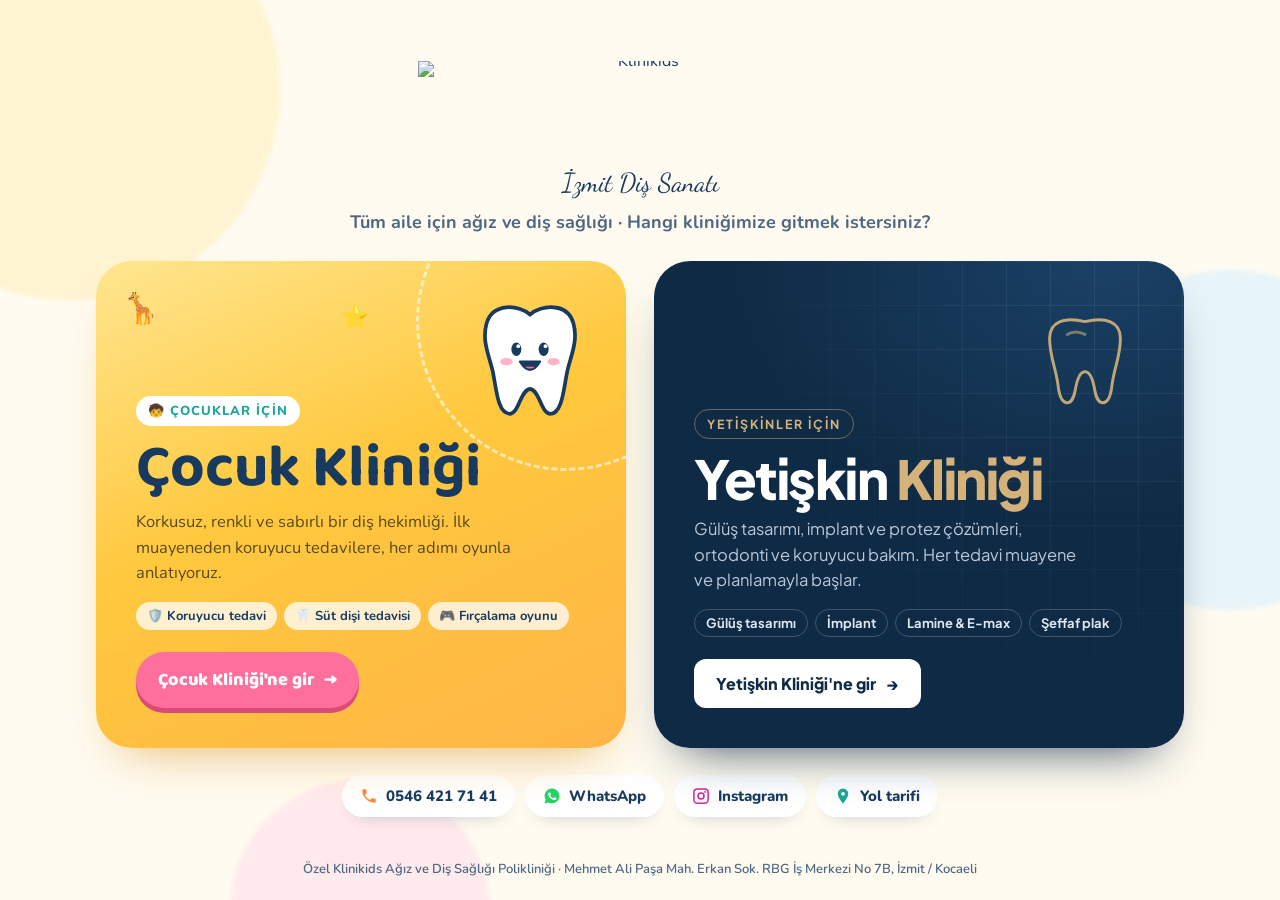
==== commit 9efde285: "Add files via upload" ====
--- a/index.html
+++ b/index.html
@@ -33,6 +33,12 @@
 .brand{text-align:center;display:flex;flex-direction:column;align-items:center;gap:6px}
 .brand .logo{display:flex;align-items:center;gap:12px}
 .brand .logo svg{width:clamp(46px,6vw,64px);height:auto;aspect-ratio:100/110}
+.logo-box{position:relative;display:block;line-height:0}
+.logo-img{display:block;width:auto}
+.logo-rotor{position:absolute;left:0;top:0;width:16.52%;height:auto;transform-origin:50% 50%;animation:rotor .32s ease-in-out infinite alternate}
+@keyframes rotor{from{transform:scaleX(1)}to{transform:scaleX(-1)}}
+@media (prefers-reduced-motion:reduce){.logo-rotor{animation:none}}
+.brand .logo-img{height:clamp(64px,9vw,104px);max-width:88vw;object-fit:contain}
 .brand .w{font-family:'Baloo 2';font-weight:800;font-size:clamp(40px,6.4vw,72px);line-height:1;display:inline-flex;letter-spacing:-1px}
 .brand .w b{color:var(--c);display:inline-block;transform:rotate(var(--r));text-shadow:0 3px 0 rgba(0,0,0,.07)}
 .brand .script{font-family:'Dancing Script';font-size:clamp(20px,2.4vw,26px);margin-top:-4px}
@@ -104,6 +110,9 @@
   .contact a{padding:10px 14px;font-size:14px}
 }
 @media (prefers-reduced-motion:reduce){*{animation:none!important;transition:none!important}}
+
+/* Dikey ekranlarda (telefon, masaüstü modu dahil) içerik üstten başlasın */
+@media (orientation:portrait){.page{justify-content:flex-start}}
 </style>
 </head>
 <body>
@@ -130,7 +139,7 @@
 
 <main class="page">
   <header class="brand">
-    <div class="logo"><svg><use href="#logo-tooth"/></svg><span class="w" id="logoWord" aria-label="Klinikids"></span></div>
+    <div class="logo"><span class="logo-box"><img class="logo-img" src="foto/klinikids-logo.png" alt="Klinikids" width="852" height="200"><img class="logo-rotor" src="foto/klinikids-pervane.png" alt="" aria-hidden="true"></span></div>
     <div class="script">İzmit Diş Sanatı</div>
     <p>Tüm aile için ağız ve diş sağlığı · Hangi kliniğimize gitmek istersiniz?</p>
   </header>
@@ -178,7 +187,7 @@
 
 <script>
 const L=[['K','#EF4E45',-6],['L','#FF8A3D',4],['İ','#E8AE1C',-3],['N','#5FAF33',5],['İ','#45B4EA',-4],['K','#9C7CF0',3],['İ','#FF6F9C',-5],['D','#1FA59B',4],['S','#FF8A3D',-6]];
-document.getElementById('logoWord').innerHTML=L.map(l=>`<b style="--c:${l[1]};--r:${l[2]}deg">${l[0]}</b>`).join('');
+document.getElementById('logoWord')&&(document.getElementById('logoWord').innerHTML=L.map(l=>`<b style="--c:${l[1]};--r:${l[2]}deg">${l[0]}</b>`).join(''));
 document.querySelectorAll('[data-wa]').forEach(a=>a.href='https://wa.me/905464217141?text='+encodeURIComponent('Merhaba Klinikids! Bilgi almak istiyorum.'));
 document.querySelectorAll('[data-maps]').forEach(a=>a.href='https://www.google.com/maps/search/?api=1&query='+encodeURIComponent('Mehmet Ali Paşa Mahallesi Erkan Sokak RBG İş Merkezi No 7B İzmit Kocaeli'));
 </script>
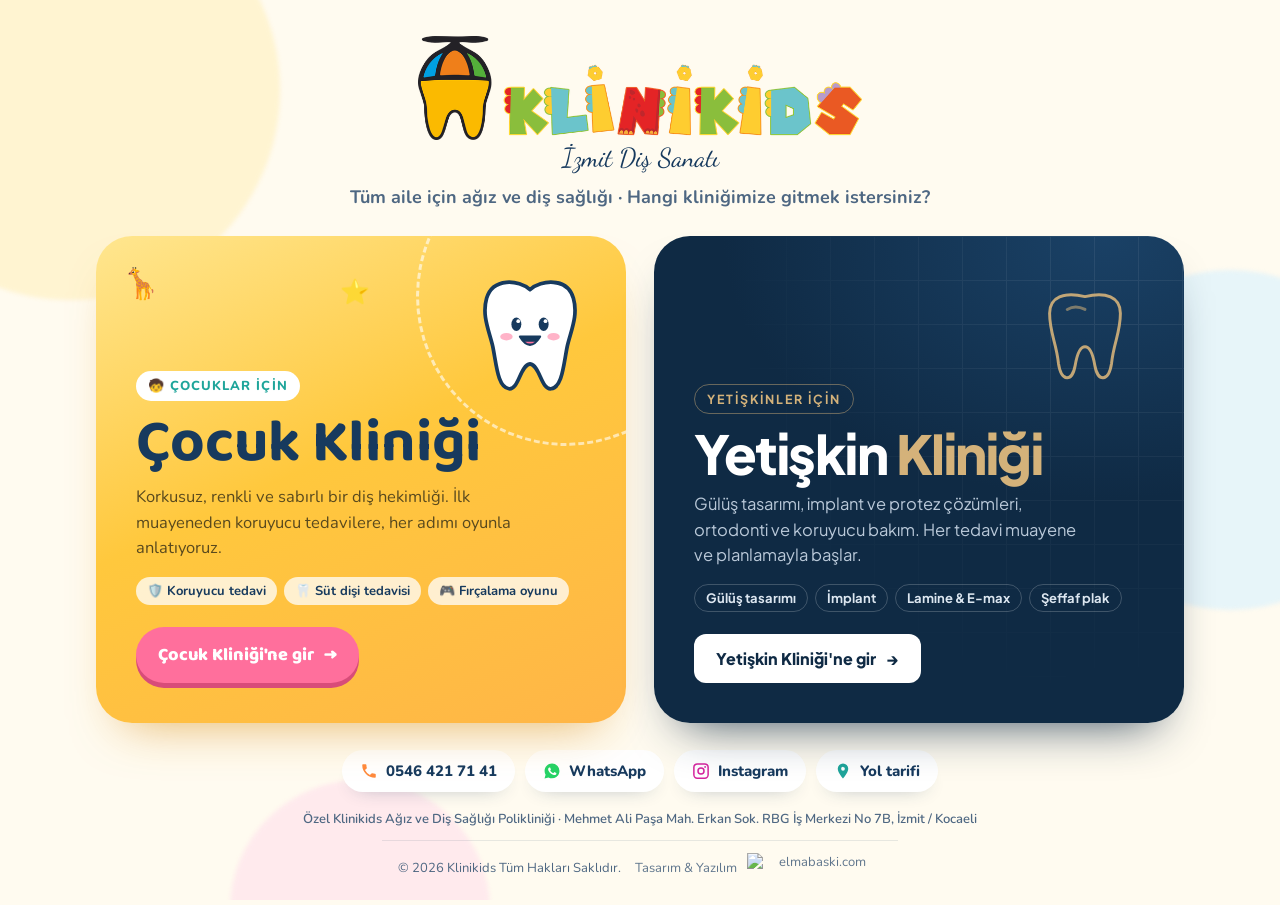
==== commit 0cac7859: "Add files via upload" ====
--- a/index.html
+++ b/index.html
@@ -94,7 +94,11 @@
 .contact a:hover{transform:translateY(-2px)}
 .contact svg{width:18px;height:18px}
 .contact .wa svg{color:#25D366}.contact .ig svg{color:#D6249F}.contact .tel svg{color:var(--orange)}.contact .map svg{color:var(--teal)}
-.foot{text-align:center;font-size:13px;color:var(--ink2);font-weight:600;padding:0 16px 22px;position:relative;z-index:1}
+.foot{text-align:center;font-size:13px;color:var(--ink2);font-weight:600;padding:0 16px 12px;position:relative;z-index:1}
+.copy{display:flex;flex-wrap:wrap;justify-content:center;align-items:center;gap:6px 14px;text-align:center;font-size:13px;color:var(--ink2);padding:12px 16px 22px;margin:0 auto;max-width:900px;border-top:1px solid rgba(23,58,94,.1);position:relative;z-index:1}
+.madeby{display:inline-flex;align-items:center;gap:10px;color:inherit;text-decoration:none;opacity:.9;transition:opacity .2s}
+.madeby:hover{opacity:1}
+.madeby img{height:30px;width:auto;display:block}
 
 /* Tablet ve telefon */
 @media (max-width:820px){
@@ -184,6 +188,8 @@
   </nav>
 </main>
 <div class="foot">Özel Klinikids Ağız ve Diş Sağlığı Polikliniği · Mehmet Ali Paşa Mah. Erkan Sok. RBG İş Merkezi No 7B, İzmit / Kocaeli</div>
+<div class="copy"><span>© <span id="yr">2026</span> Klinikids Tüm Hakları Saklıdır.</span><a class="madeby" href="https://elmabaski.com" target="_blank" rel="noopener" aria-label="Tasarım ve yazılım: elmabaski.com">Tasarım &amp; Yazılım <img src="foto/elmabaski-logo.png" alt="elmabaski.com" width="430" height="96" loading="lazy"></a></div>
+<script>document.getElementById('yr').textContent=new Date().getFullYear();</script>
 
 <script>
 const L=[['K','#EF4E45',-6],['L','#FF8A3D',4],['İ','#E8AE1C',-3],['N','#5FAF33',5],['İ','#45B4EA',-4],['K','#9C7CF0',3],['İ','#FF6F9C',-5],['D','#1FA59B',4],['S','#FF8A3D',-6]];
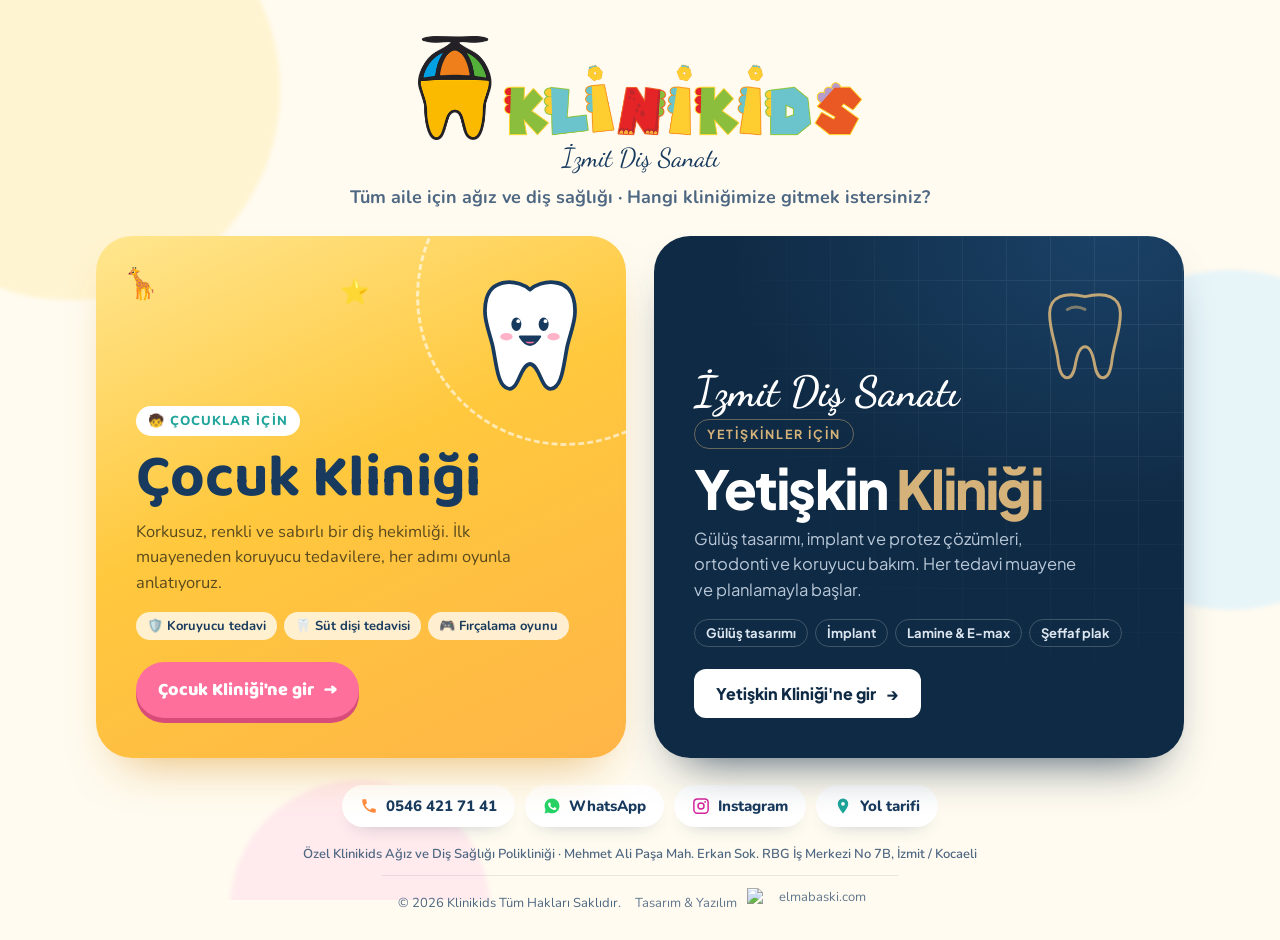
==== commit 38427405: "Add files via upload" ====
--- a/index.html
+++ b/index.html
@@ -78,6 +78,7 @@
 /* Yetişkin kapısı */
 .adults{font-family:'Plus Jakarta Sans',sans-serif;background:radial-gradient(120% 90% at 85% 0%,var(--navy2) 0%,var(--navy) 60%);color:#fff;box-shadow:0 26px 50px -28px rgba(15,42,68,.9)}
 .adults:hover{box-shadow:0 34px 60px -26px rgba(15,42,68,.95)}
+.adults .door-name{align-self:flex-start;font-family:'Dancing Script',cursive;font-weight:700;font-size:clamp(30px,3.4vw,42px);line-height:1;color:#fff;margin-bottom:6px}
 .adults .tag{display:inline-flex;align-self:flex-start;color:var(--gold);font-weight:700;font-size:12.5px;letter-spacing:.16em;text-transform:uppercase;border:1px solid rgba(212,178,122,.45);padding:6px 12px;border-radius:99px}
 .adults h2{font-size:clamp(36px,4.2vw,54px);font-weight:800;letter-spacing:-1.5px}
 .adults h2 em{font-style:normal;color:var(--gold)}
@@ -172,6 +173,7 @@
     <a class="door adults" href="yetiskin.html" aria-label="Yetişkin Kliniği'ne gir">
       <span class="lines" aria-hidden="true"></span>
       <svg class="mark" viewBox="0 0 120 130" fill="none" stroke="#D4B27A" stroke-width="3" stroke-linejoin="round" stroke-linecap="round" aria-hidden="true"><path d="M24 40c0-17 15-22 36-17 21-5 36 0 36 17 0 20-7 30-9 51-3 19-14 19-17 2-2-12-5-19-10-19s-8 7-10 19c-3 17-14 17-17-2-2-21-9-31-9-51Z"/><path d="M42 36c5-3 12-3 18 0" opacity=".6"/></svg>
+      <span class="door-name">İzmit Diş Sanatı</span>
       <span class="tag">Yetişkinler için</span>
       <h2>Yetişkin <em>Kliniği</em></h2>
       <p>Gülüş tasarımı, implant ve protez çözümleri, ortodonti ve koruyucu bakım. Her tedavi muayene ve planlamayla başlar.</p>
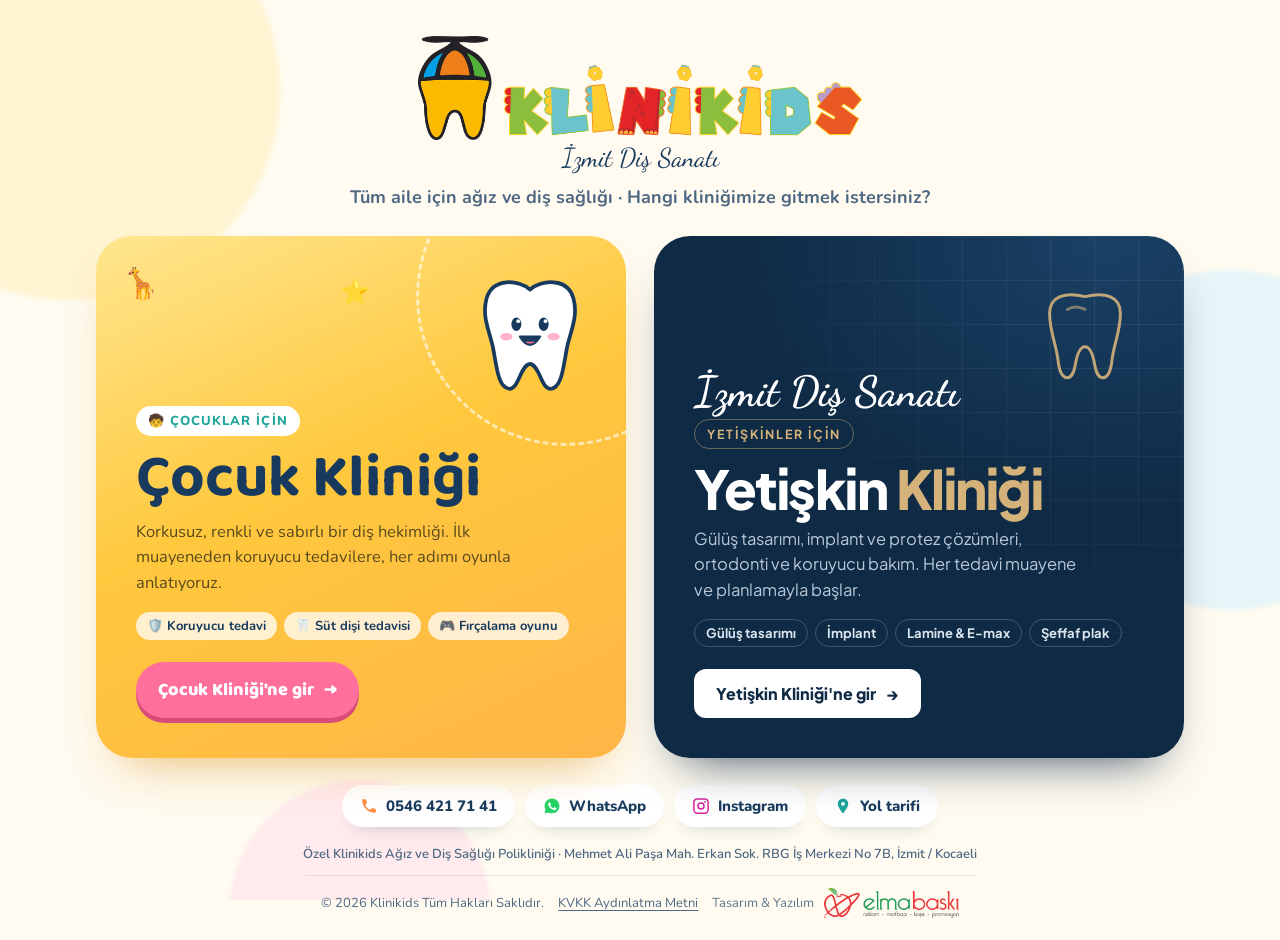
==== commit 9f273088: "Add files via upload" ====
--- a/index.html
+++ b/index.html
@@ -5,6 +5,97 @@
 <meta name="viewport" content="width=device-width,initial-scale=1,viewport-fit=cover">
 <title>Klinikids – Çocuk ve Yetişkin Ağız ve Diş Sağlığı | İzmit</title>
 <meta name="description" content="Özel Klinikids Ağız ve Diş Sağlığı Polikliniği, İzmit. Çocuk kliniği ve yetişkin kliniği tek çatı altında. Online randevu, WhatsApp ve telefonla ulaşın.">
+<!-- SEO -->
+<meta name="keywords" content="diş kliniği izmit, çocuk diş hekimi izmit, pedodonti kocaeli, implant izmit, gülüş tasarımı izmit, klinikids">
+<link rel="canonical" href="https://www.klinikids.com.tr/">
+<meta name="robots" content="index, follow, max-image-preview:large">
+<meta name="author" content="Özel Klinikids Ağız ve Diş Sağlığı Polikliniği">
+<meta name="geo.region" content="TR-41">
+<meta name="geo.placename" content="İzmit, Kocaeli">
+<meta name="geo.country" content="TR">
+<link rel="icon" href="favicon.ico" sizes="any">
+<link rel="icon" type="image/png" href="favicon.png">
+<link rel="apple-touch-icon" href="apple-touch-icon.png">
+<link rel="manifest" href="site.webmanifest">
+<meta property="og:type" content="website">
+<meta property="og:site_name" content="Klinikids">
+<meta property="og:locale" content="tr_TR">
+<meta property="og:title" content="Klinikids – Çocuk ve Yetişkin Ağız ve Diş Sağlığı | İzmit">
+<meta property="og:description" content="Özel Klinikids Ağız ve Diş Sağlığı Polikliniği, İzmit. Çocuk kliniği ve yetişkin kliniği tek çatı altında. Online randevu, WhatsApp ve telefonla ulaşın.">
+<meta property="og:url" content="https://www.klinikids.com.tr/">
+<meta property="og:image" content="https://www.klinikids.com.tr/foto/og-cover.jpg">
+<meta property="og:image:width" content="1200">
+<meta property="og:image:height" content="630">
+<meta property="og:image:alt" content="Klinikids — Çocuk ve Yetişkin Ağız ve Diş Sağlığı, İzmit">
+<meta name="twitter:card" content="summary_large_image">
+<meta name="twitter:title" content="Klinikids – Çocuk ve Yetişkin Ağız ve Diş Sağlığı | İzmit">
+<meta name="twitter:description" content="Özel Klinikids Ağız ve Diş Sağlığı Polikliniği, İzmit. Çocuk kliniği ve yetişkin kliniği tek çatı altında. Online randevu, WhatsApp ve telefonla ulaşın.">
+<meta name="twitter:image" content="https://www.klinikids.com.tr/foto/og-cover.jpg">
+<script type="application/ld+json">
+{
+ "@context": "https://schema.org",
+ "@graph": [
+  {
+   "@type": "Dentist",
+   "@id": "https://www.klinikids.com.tr/#klinik",
+   "name": "Özel Klinikids Ağız ve Diş Sağlığı Polikliniği",
+   "alternateName": [
+    "Klinikids",
+    "İzmit Diş Sanatı"
+   ],
+   "url": "https://www.klinikids.com.tr/",
+   "logo": "https://www.klinikids.com.tr/foto/klinikids-logo.png",
+   "image": "https://www.klinikids.com.tr/foto/og-cover.jpg",
+   "telephone": "+90 546 421 71 41",
+   "address": {
+    "@type": "PostalAddress",
+    "streetAddress": "Mehmet Ali Paşa Mahallesi, Erkan Sokak, RBG İş Merkezi No 7B",
+    "addressLocality": "İzmit",
+    "addressRegion": "Kocaeli",
+    "addressCountry": "TR"
+   },
+   "openingHoursSpecification": [
+    {
+     "@type": "OpeningHoursSpecification",
+     "dayOfWeek": [
+      "Monday",
+      "Tuesday",
+      "Wednesday",
+      "Thursday",
+      "Friday"
+     ],
+     "opens": "09:00",
+     "closes": "18:00"
+    }
+   ],
+   "areaServed": "Kocaeli",
+   "priceRange": "₺₺",
+   "sameAs": [
+    "https://www.instagram.com/ozelklinikids_agizvedissagligi/"
+   ],
+   "department": [
+    {
+     "@id": "https://www.klinikids.com.tr/cocuk.html#klinik"
+    },
+    {
+     "@id": "https://www.klinikids.com.tr/yetiskin.html#klinik"
+    }
+   ]
+  },
+  {
+   "@type": "WebSite",
+   "@id": "https://www.klinikids.com.tr/#site",
+   "url": "https://www.klinikids.com.tr/",
+   "name": "Klinikids",
+   "inLanguage": "tr-TR",
+   "publisher": {
+    "@id": "https://www.klinikids.com.tr/#klinik"
+   }
+  }
+ ]
+}
+</script>
+<!-- /SEO -->
 <meta name="theme-color" content="#FFFBF0">
 <link rel="preconnect" href="https://fonts.googleapis.com">
 <link rel="preconnect" href="https://fonts.gstatic.com" crossorigin>
@@ -190,7 +281,7 @@
   </nav>
 </main>
 <div class="foot">Özel Klinikids Ağız ve Diş Sağlığı Polikliniği · Mehmet Ali Paşa Mah. Erkan Sok. RBG İş Merkezi No 7B, İzmit / Kocaeli</div>
-<div class="copy"><span>© <span id="yr">2026</span> Klinikids Tüm Hakları Saklıdır.</span><a class="madeby" href="https://elmabaski.com" target="_blank" rel="noopener" aria-label="Tasarım ve yazılım: elmabaski.com">Tasarım &amp; Yazılım <img src="foto/elmabaski-logo.png" alt="elmabaski.com" width="430" height="96" loading="lazy"></a></div>
+<div class="copy"><span>© <span id="yr">2026</span> Klinikids Tüm Hakları Saklıdır.</span> <a href="kvkk.html" style="text-decoration:underline;text-underline-offset:3px">KVKK Aydınlatma Metni</a><a class="madeby" href="https://elmabaski.com" target="_blank" rel="noopener" aria-label="Tasarım ve yazılım: elmabaski.com">Tasarım &amp; Yazılım <img src="foto/elmabaski-logo.png" alt="elmabaski.com" width="430" height="96" loading="lazy"></a></div>
 <script>document.getElementById('yr').textContent=new Date().getFullYear();</script>
 
 <script>
